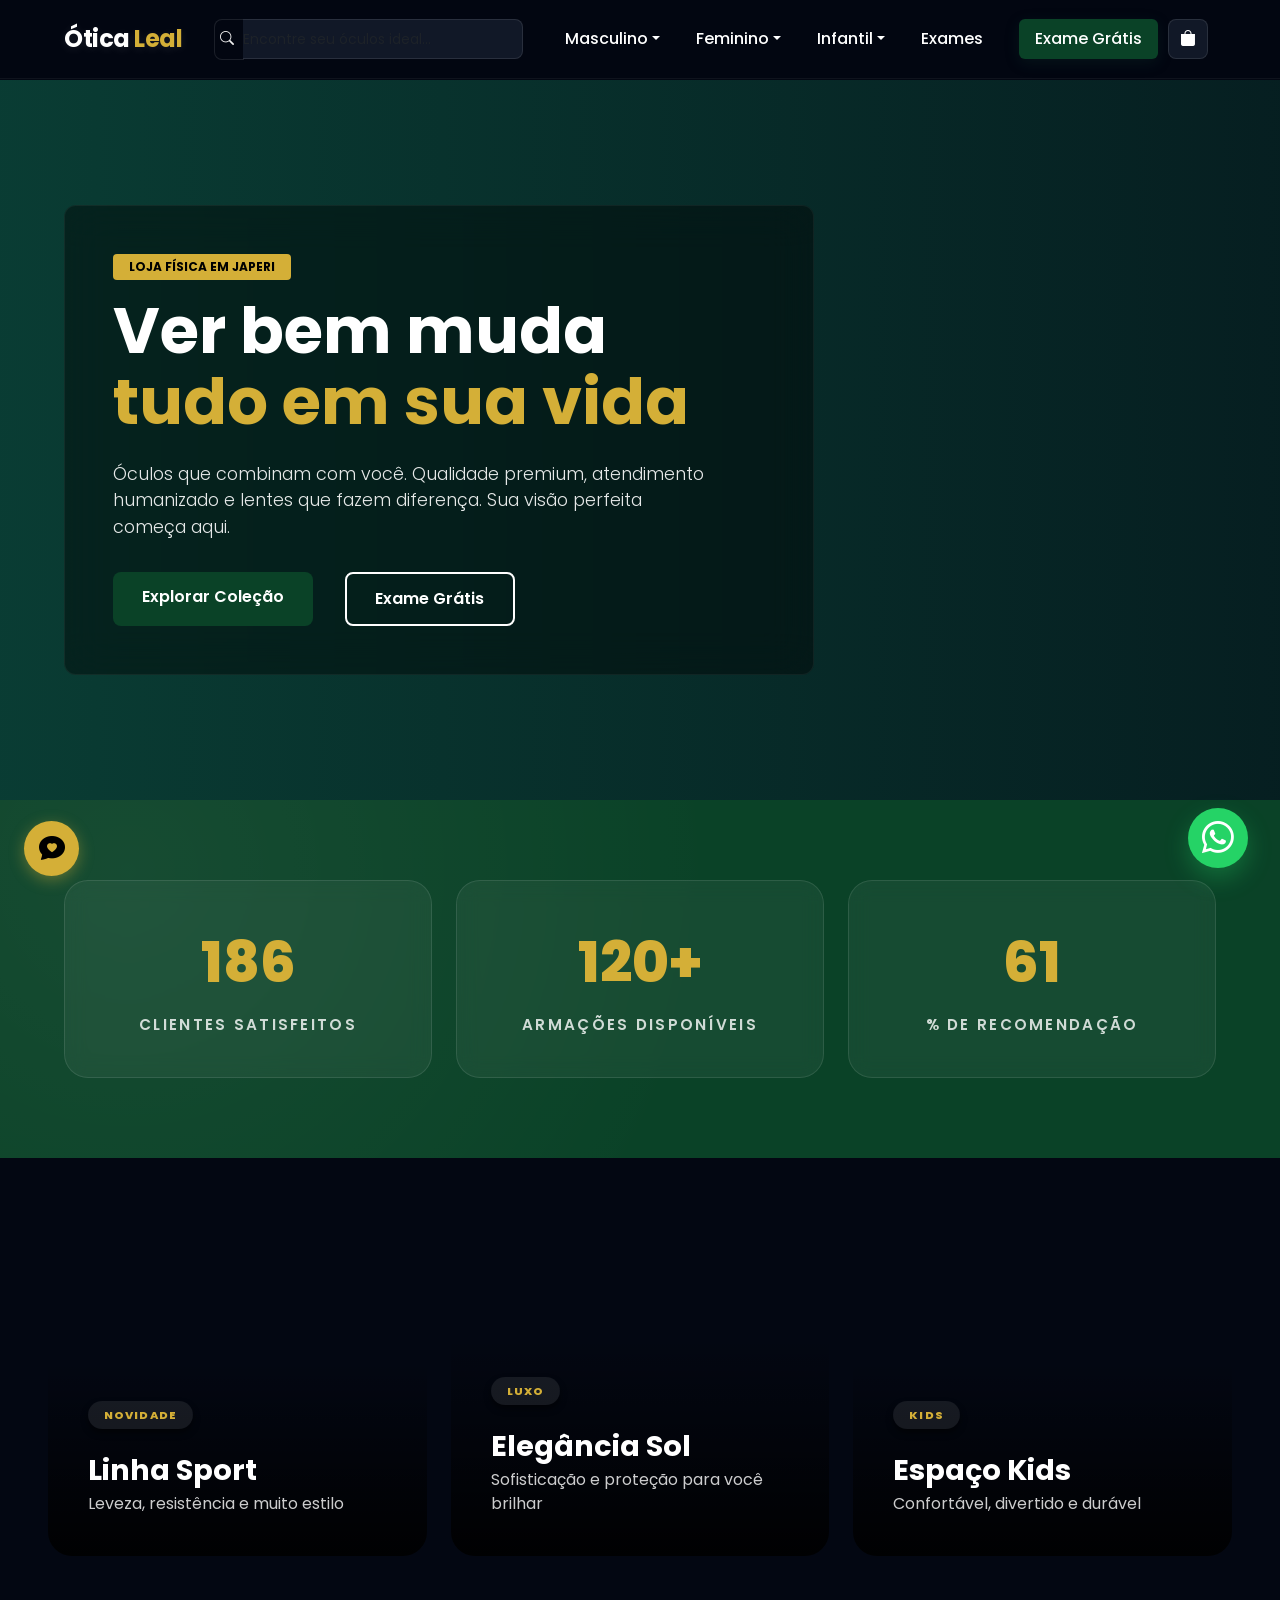
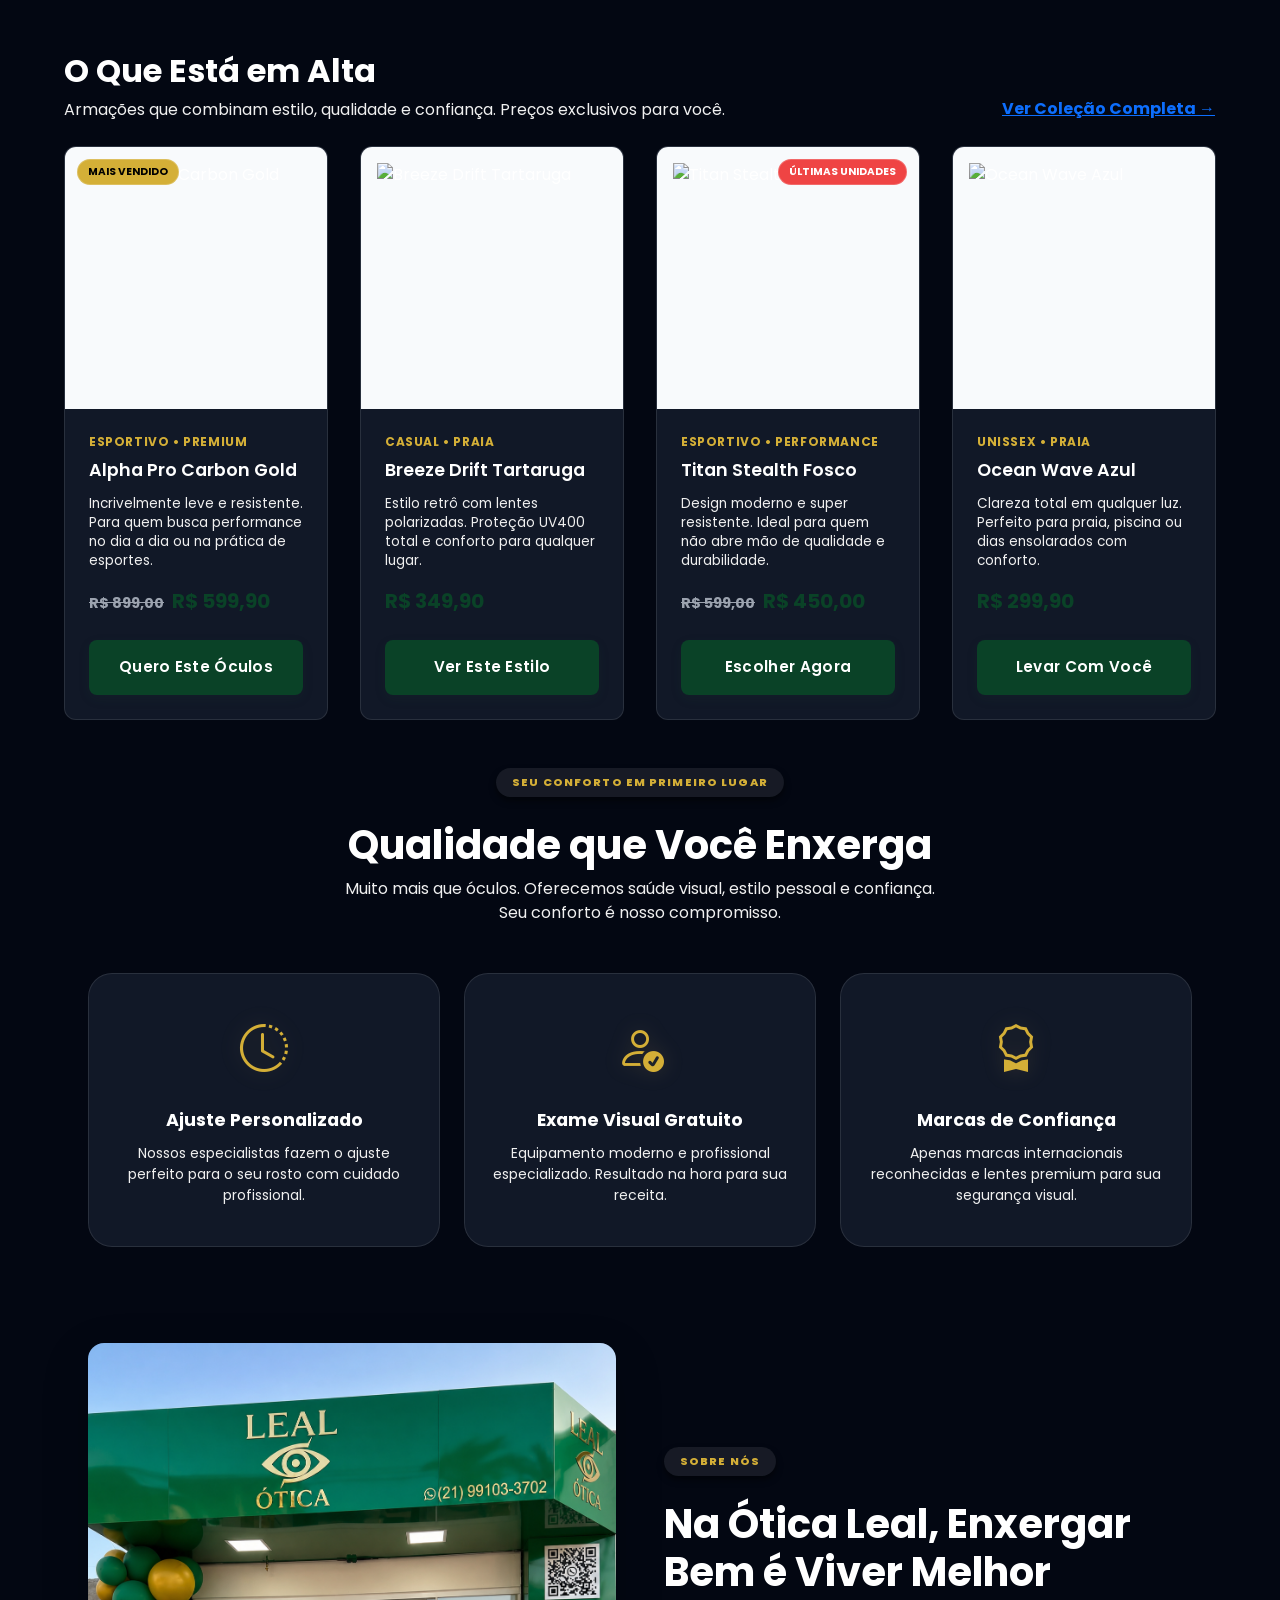
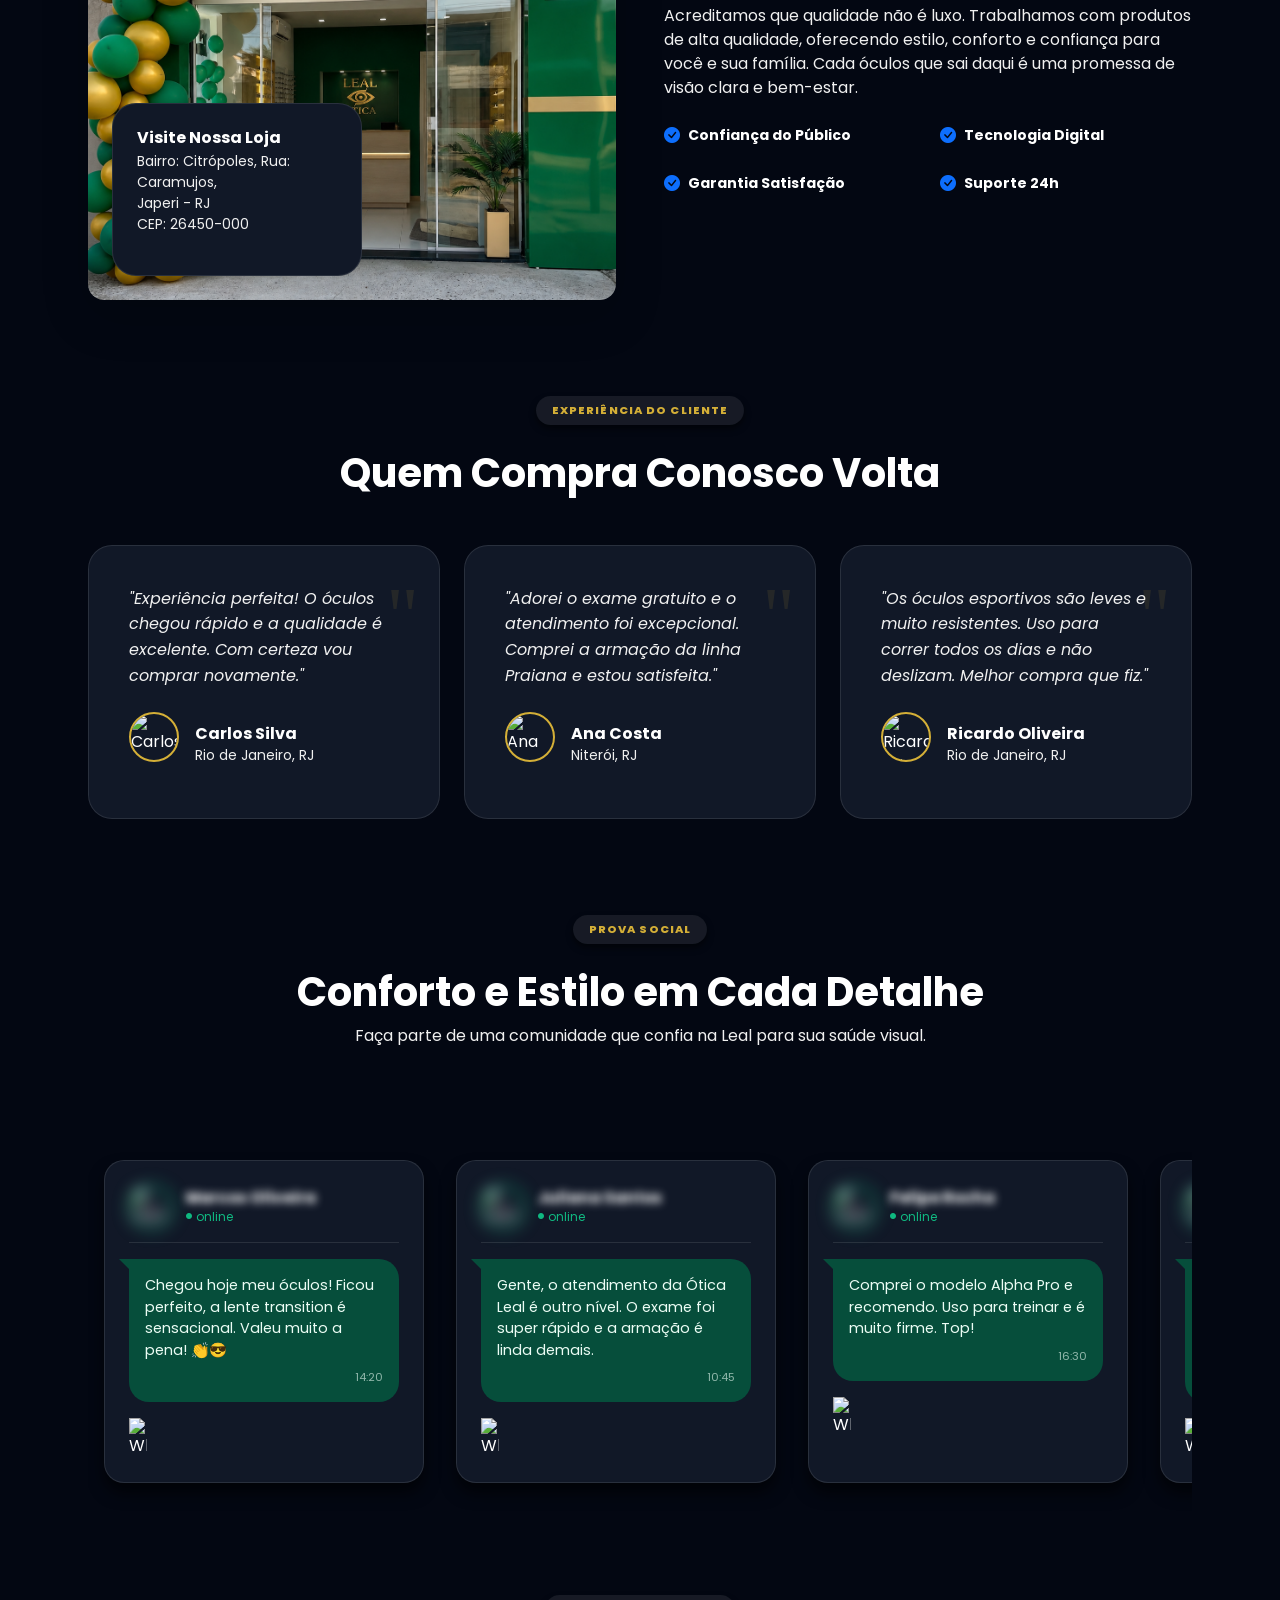
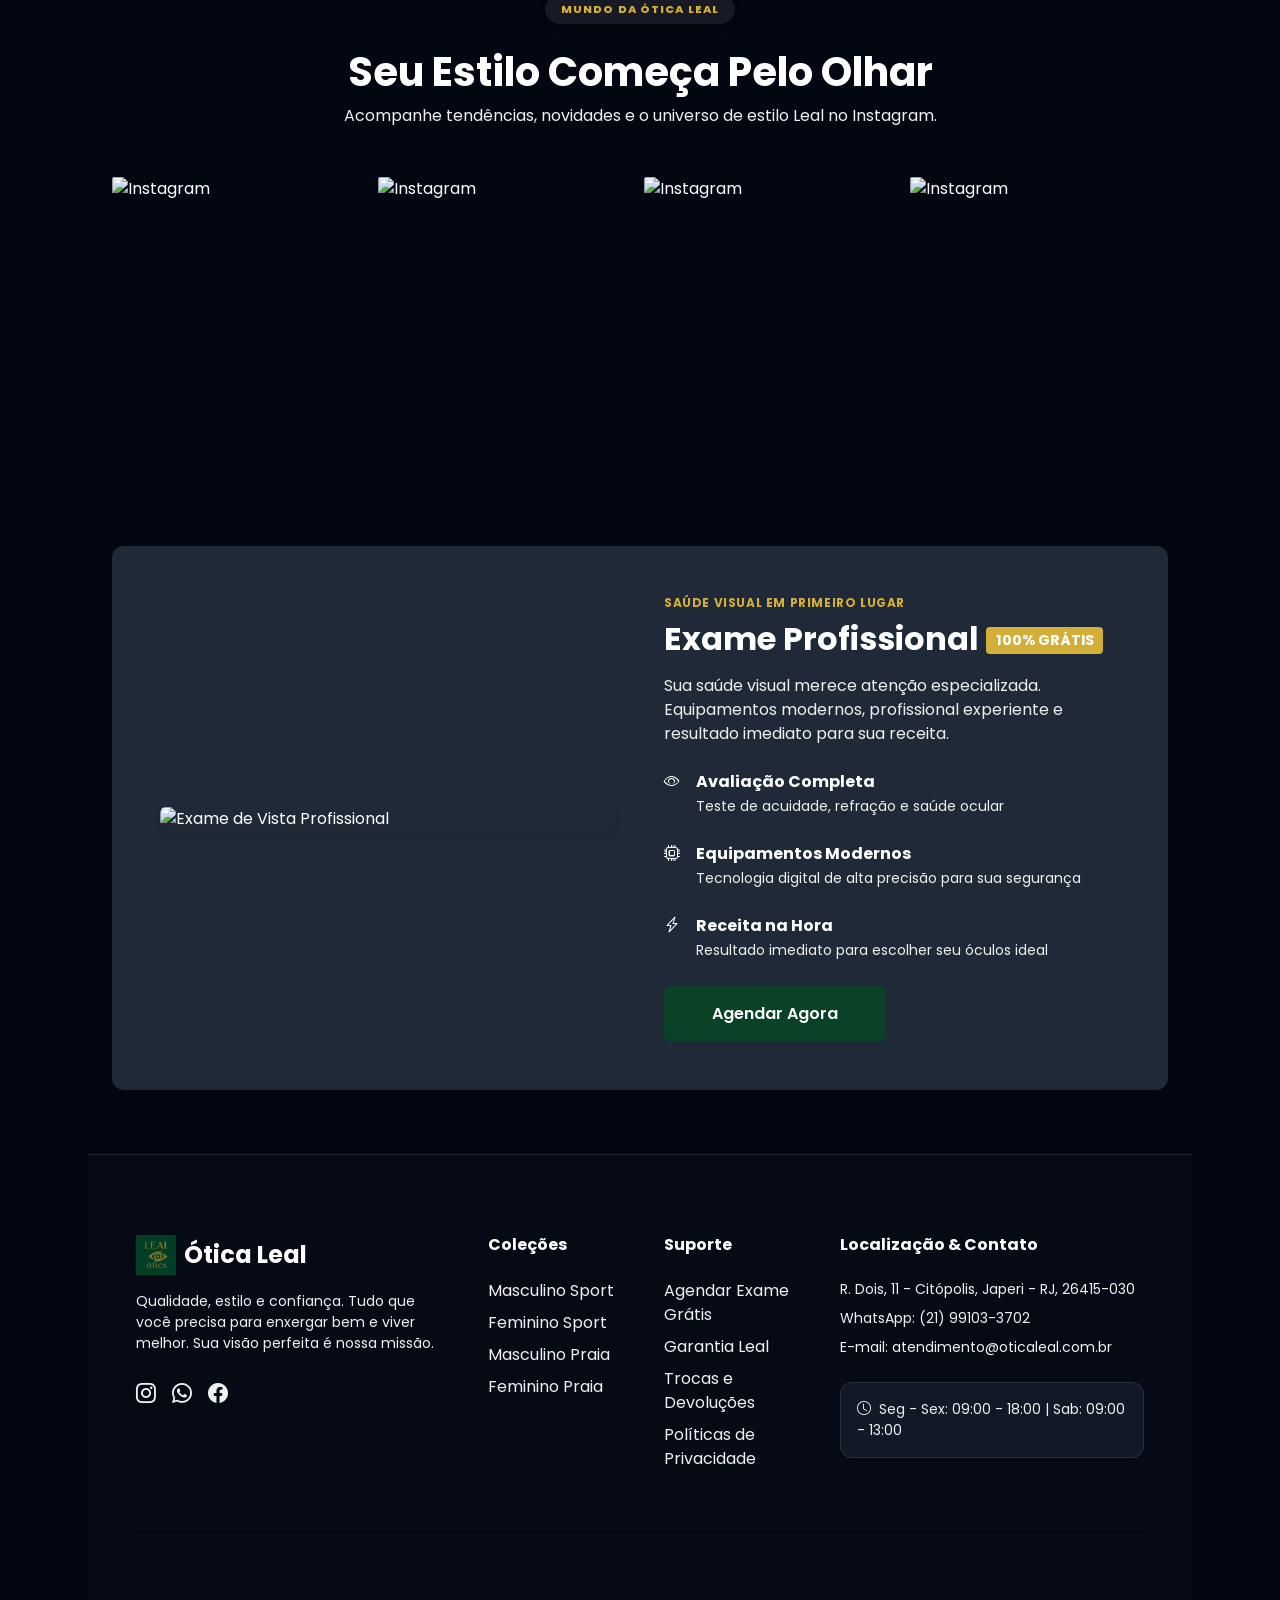
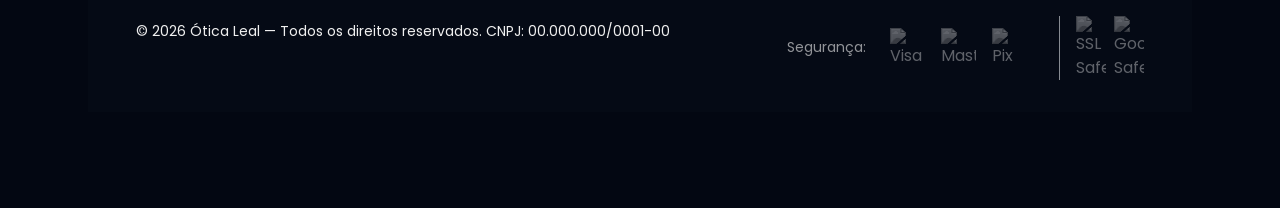
==== index.html @ 36729e03 "Up site" ====
<!DOCTYPE html>
<html lang="pt-BR" data-theme="dark">

<head>
    <meta charset="UTF-8">
    <meta name="viewport" content="width=device-width, initial-scale=1.0">
    <meta name="description"
        content="Ótica Leal — Sua loja de óculos no Rio de Janeiro. Armações masculinas, femininas e infantis com os melhores preços.">
    <title>Ótica Leal — Qualidade e Estilo para sua Visão</title>
    <link href="https://cdn.jsdelivr.net/npm/bootstrap@5.3.3/dist/css/bootstrap.min.css" rel="stylesheet">
    <link href="https://cdn.jsdelivr.net/npm/bootstrap-icons/font/bootstrap-icons.css" rel="stylesheet">
    <link href="https://fonts.googleapis.com/css2?family=Poppins:wght@300;400;500;600;700;800&display=swap"
        rel="stylesheet">
    <link rel="stylesheet" href="./Css/Home.css">
</head>

<body>


    <!-- PRELOADER -->
    <div id="preloader">
        <img src="./images/logo-otica-leal.png" alt="Ótica Leal" class="loader-logo">
        <div class="loader-bar"></div>
    </div>

    <nav class="navbar navbar-expand-lg fixed-top custom-navbar">
        <div class="container">
            <a class="navbar-brand fw-bold" href="index.html" style="font-size: 1.5rem; letter-spacing: -0.5px;">
                <span style="color: #fff">Ótica</span>
                <span style="color: #d4af37">Leal</span>
            </a>
            <div class="d-flex align-items-center gap-2 order-lg-last">
                <button class="btn-cart" data-bs-toggle="modal" data-bs-target="#modalCarrinho" aria-label="Carrinho">
                    <i class="bi bi-bag-fill"></i>
                    <span id="contadorCarrinho"
                        class="position-absolute top-0 start-100 translate-middle badge rounded-pill bg-danger"
                        style="font-size:.65rem">0</span>
                </button>
                <button class="navbar-toggler border-0" type="button" data-bs-toggle="collapse"
                    data-bs-target="#navContent">
                    <span class="navbar-toggler-icon"></span>
                </button>
                <br>
            </div>
            <div class="collapse navbar-collapse" id="navContent">
                <div class="search-box mx-lg-3 my-3 my-lg-0">
                    <div class="input-group input-group-sm">
                        <span style="padding: 5px; padding-bottom: 9px; padding-top: 9px; padding-right: 10px;"
                            class="input-group-text bg-transparent border-end-0"><i
                                class="bi bi-search text-muted"></i></span>
                        <input type="text" id="searchInput" class="form-control border-start-0 ps-0"
                            placeholder="Encontre seu óculos ideal..." aria-label="Buscar">
                    </div>

                </div>
                <ul class="navbar-nav mx-auto gap-1">
                    <li class="nav-item dropdown">
                        <a class="nav-link dropdown-toggle" href="#" data-bs-toggle="dropdown">Masculino</a>
                        <ul class="dropdown-menu">
                            <li><a class="dropdown-item" href="./Html/Esportivos.html">Esportivos</a></li>
                            <li><a class="dropdown-item" href="./Html/Praieros.html">Praianos</a></li>
                        </ul>
                    </li>
                    <li class="nav-item dropdown">
                        <a class="nav-link dropdown-toggle" href="#" data-bs-toggle="dropdown">Feminino</a>
                        <ul class="dropdown-menu">
                            <li><a class="dropdown-item" href="./Html/Esportivas.html">Esportivas</a></li>
                            <li><a class="dropdown-item" href="./Html/Praieras.html">Praianas</a></li>
                        </ul>
                    </li>
                    <li class="nav-item dropdown">
                        <a class="nav-link dropdown-toggle" href="#" data-bs-toggle="dropdown">Infantil</a>
                        <ul class="dropdown-menu">
                            <li><a class="dropdown-item" href="./Html/kidsEM.html">Meninos</a></li>
                            <li><a class="dropdown-item" href="./Html/kidsEF.html">Meninas</a></li>
                        </ul>
                    </li>
                    <li class="nav-item"><a class="nav-link" href="#exames">Exames</a></li>
                    <li class="nav-item"><a class="nav-link nav-cta" href="#exames">Exame Grátis</a></li>
                </ul>
            </div>
        </div>
    </nav>
    <!-- HERO -->
    <header class="hero-section">
        <div class="container">
            <div class="hero-content-box glass reveal p-4 p-md-5"
                style="max-width: 750px; border-radius: var(--radius);">
                <span class="badge-new mb-3 d-inline-block px-3 py-1"
                    style="background: var(--secondary); color: #000; font-weight: 700; font-size: 0.75rem; border-radius: 4px;">LOJA
                    FÍSICA EM JAPERI</span>
                <h1 class="fw-bold">Ver bem muda <br><span class="accent-text">tudo em sua vida</span></h1>
                <p class="lead">Óculos que combinam com você. Qualidade premium, atendimento humanizado e lentes que
                    fazem diferença. Sua visão perfeita começa aqui.</p>
                <div class="hero-actions d-flex flex-wrap gap-3">
                    <a href="#produtos" class="btn btn-hero-primary">Explorar Coleção</a>
                    <a href="#exames" class="btn btn-hero-secondary">Exame Grátis</a>
                </div>
            </div>
        </div>
    </header>

    <!-- STATS SECTION (AUTORIDADE) -->
    <section class="stats-section">
        <div class="container">
            <div class="row g-4">
                <div class="col-md-4 reveal">
                    <div class="stat-card">
                        <span class="stat-number" data-target="250">0</span>
                        <span class="stat-label">Clientes Satisfeitos</span>
                    </div>
                </div>
                <div class="col-md-4 reveal">
                    <div class="stat-card">
                        <span class="stat-number" data-target="120">0</span>
                        <span class="stat-label">Armações Disponíveis</span>
                    </div>
                </div>
                <div class="col-md-4 reveal">
                    <div class="stat-card">
                        <span class="stat-number" data-target="100">0</span>
                        <span class="stat-label">% de Recomendação</span>
                    </div>
                </div>
            </div>
        </div>
    </section>

    <!-- FEATURED COLLECTIONS -->
    <section class="container-fluid py-5 px-md-5" style="background: var(--bg-body);">
        <div class="row g-4">
            <div class="col-md-4 reveal">
                <a href="./Html/Esportivos.html" class="feature-box"
                    style="background-image: url('https://images.unsplash.com/photo-1511499767150-a48a237f0083?w=800&q=80');">
                    <div class="feature-overlay">
                        <span class="small-tag">NOVIDADE</span>
                        <h3 class="fw-bold">Linha Sport</h3>
                        <p>Leveza, resistência e muito estilo</p>
                    </div>
                </a>
            </div>
            <div class="col-md-4 reveal">
                <a href="./Html/Praieras.html" class="feature-box"
                    style="background-image: url('https://tse4.mm.bing.net/th/id/OIP.QWlL3dZ1kQWaUc0neAYwQQHaE7?rs=1&pid=ImgDetMain&o=7&rm=3');">
                    <div class="feature-overlay">
                        <span class="small-tag">LUXO</span>
                        <h3 class="fw-bold">Elegância Sol</h3>
                        <p>Sofisticação e proteção para você brilhar</p>
                    </div>
                </a>
            </div>
            <div class="col-md-4 reveal">
                <a href="./Html/kidsEF.html" class="feature-box"
                    style="background-image: url('https://images.unsplash.com/photo-1516627145497-ae6968895b74?w=800&q=80');">
                    <div class="feature-overlay">
                        <span class="small-tag">KIDS</span>
                        <h3 class="fw-bold">Espaço Kids</h3>
                        <p>Confortável, divertido e durável</p>
                    </div>
                </a>
            </div>
        </div>
    </section>

    <!-- DESTAQUES / LANÇAMENTOS -->
    <section id="lancamentos" class="container py-5">
        <div class="section-header d-flex justify-content-between align-items-end mb-4 reveal">
            <div>
                <h2 class="fw-bold">O Que Está em Alta</h2>
                <p class="text-muted mb-0">Armações que combinam estilo, qualidade e confiança. Preços exclusivos para
                    você.</p>
            </div>
            <a href="./Html/Esportivos.html" class="btn btn-link text-primary fw-bold p-0">Ver Coleção Completa →</a>
        </div>

        <div class="product-grid reveal-stagger">
            <!-- PRODUTO 1 -->
            <div class="product-card" id="alpha-pro-carbon-gold">
                <div class="badge-popular">Mais Vendido</div>
                <div class="product-img-box"><img
                        src="https://images.unsplash.com/photo-1572635196237-14b3f281503f?w=800&q=80"
                        alt="Alpha Pro Carbon Gold"></div>
                <div class="product-body">
                    <span class="product-category">Esportivo • Premium</span>
                    <h3 class="product-name">Alpha Pro Carbon Gold</h3>
                    <p class="product-short-desc">Incrivelmente leve e resistente. Para quem busca performance no dia a
                        dia ou na prática de esportes.</p>
                    <div class="product-price"><span class="old-price">R$ 899,00</span>R$ 599,90</div>
                    <button class="btn btn-buy btn-premium-glow"
                        onclick="adicionarCarrinho('Alpha Pro Carbon Gold', 599.90)">Quero Este Óculos</button>
                </div>
            </div>

            <!-- PRODUTO 2 -->
            <div class="product-card" id="breeze-drift-tartaruga">
                <div class="product-img-box"><img
                        src="https://images.unsplash.com/photo-1591076482161-42ce6da69f67?w=800&q=80"
                        alt="Breeze Drift Tartaruga"></div>
                <div class="product-body">
                    <span class="product-category">Casual • Praia</span>
                    <h3 class="product-name">Breeze Drift Tartaruga</h3>
                    <p class="product-short-desc">Estilo retrô com lentes polarizadas. Proteção UV400 total e conforto
                        para qualquer lugar.</p>
                    <div class="product-price">R$ 349,90</div>
                    <button class="btn btn-buy" onclick="adicionarCarrinho('Breeze Drift Tartaruga', 349.90)">Ver Este
                        Estilo</button>
                </div>
            </div>

            <!-- PRODUTO 3 -->
            <div class="product-card" id="titan-stealth-fosco">
                <div class="badge-scarcity">Últimas Unidades</div>
                <div class="product-img-box"><img
                        src="https://images.unsplash.com/photo-1577803645773-f96470509666?w=800&q=80"
                        alt="Titan Stealth Fosco"></div>
                <div class="product-body">
                    <span class="product-category">Esportivo • Performance</span>
                    <h3 class="product-name">Titan Stealth Fosco</h3>
                    <p class="product-short-desc">Design moderno e super resistente. Ideal para quem não abre mão de
                        qualidade e durabilidade.</p>
                    <div class="product-price"><span class="old-price">R$ 599,00</span>R$ 450,00</div>
                    <button class="btn btn-buy btn-premium-glow"
                        onclick="adicionarCarrinho('Titan Stealth Fosco', 450.00)">Escolher Agora</button>
                </div>
            </div>

            <!-- PRODUTO 4 -->
            <div class="product-card" id="ocean-wave-azul">
                <div class="product-img-box"><img
                        src="https://images.unsplash.com/photo-1511499767150-a48a237f0083?w=800&q=80"
                        alt="Ocean Wave Azul"></div>
                <div class="product-body">
                    <span class="product-category">Unissex • Praia</span>
                    <h3 class="product-name">Ocean Wave Azul</h3>
                    <p class="product-short-desc">Clareza total em qualquer luz. Perfeito para praia, piscina ou dias
                        ensolarados com conforto.</p>
                    <div class="product-price">R$ 299,90</div>
                    <button class="btn btn-buy" onclick="adicionarCarrinho('Ocean Wave Azul', 299.90)">Levar Com
                        Você</button>
                </div>
            </div>
        </div>
        <!-- POR QUE ESCOLHER A ÓTICA LEAL (AUTORIDADE) -->
        <section class="container py-5">
            <div class="text-center mb-5 reveal">
                <span class="small-tag">Seu Conforto em Primeiro Lugar</span>
                <h2 class="fw-bold fs-1">Qualidade que Você Enxerga</h2>
                <p class="text-secondary mx-auto" style="max-width: 600px;">Muito mais que óculos. Oferecemos saúde
                    visual, estilo pessoal e confiança. Seu conforto é nosso compromisso.</p>
            </div>
            <div class="row g-4 text-center">
                <div class="col-md-4 reveal">
                    <div class="trust-icon-box glass-card h-100">
                        <i class="bi bi-clock-history"></i>
                        <h5 class="fw-bold">Ajuste Personalizado</h5>
                        <p class="small text-secondary mb-0">Nossos especialistas fazem o ajuste perfeito para o seu
                            rosto com cuidado profissional.</p>
                    </div>
                </div>
                <div class="col-md-4 reveal">
                    <div class="trust-icon-box glass-card h-100">
                        <i class="bi bi-person-check"></i>
                        <h5 class="fw-bold">Exame Visual Gratuito</h5>
                        <p class="small text-secondary mb-0">Equipamento moderno e profissional especializado. Resultado
                            na hora para sua receita.</p>
                    </div>
                </div>
                <div class="col-md-4 reveal">
                    <div class="trust-icon-box glass-card h-100">
                        <i class="bi bi-award"></i>
                        <h5 class="fw-bold">Marcas de Confiança</h5>
                        <p class="small text-secondary mb-0">Apenas marcas internacionais reconhecidas e lentes premium
                            para sua segurança visual.</p>
                    </div>
                </div>
            </div>
        </section>

        <!-- SOBRE A LOJA & COMPROMISSO (AUTORIDADE) -->
        <section class="container py-5" id="sobre">
            <div class="row align-items-center g-5">
                <div class="col-lg-6 reveal">
                    <div class="position-relative">
                        <img src="./images/ChatGPT Image 4 de mai. de 2026, 17_01_38.png"
                            class="img-fluid rounded-4 shadow-lg" alt="Nossa Loja">
                        <div class="glass-card p-4 position-absolute bottom-0 start-0 m-4 reveal"
                            style="max-width: 250px;">
                            <h6 class="fw-bold mb-1 text-primary">Visite Nossa Loja</h6>
                            <p class="small mb-0 text-secondary">
                                Bairro: Citrópoles, Rua: Caramujos,<br>
                                Japeri - RJ<br>
                                CEP: 26450-000
                            </p>
                            </p>
                        </div>
                    </div>
                </div>
                <div class="col-lg-6 reveal">
                    <span class="small-tag">Sobre Nós</span>
                    <h2 class="fw-bold fs-1">Na Ótica Leal, Enxergar Bem é Viver Melhor</h2>
                    <p class="text-secondary mb-4">Acreditamos que qualidade não é luxo. Trabalhamos com produtos de
                        alta qualidade, oferecendo estilo, conforto e confiança para você e sua família. Cada óculos que
                        sai daqui é uma promessa de visão clara e bem-estar.</p>
                    <div class="row g-4">
                        <div class="col-6">
                            <div class="d-flex align-items-center gap-2">
                                <i class="bi bi-check-circle-fill text-primary"></i>
                                <span class="small fw-bold">Confiança do Público</span>
                            </div>
                        </div>
                        <div class="col-6">
                            <div class="d-flex align-items-center gap-2">
                                <i class="bi bi-check-circle-fill text-primary"></i>
                                <span class="small fw-bold">Tecnologia Digital</span>
                            </div>
                        </div>
                        <div class="col-6">
                            <div class="d-flex align-items-center gap-2">
                                <i class="bi bi-check-circle-fill text-primary"></i>
                                <span class="small fw-bold">Garantia Satisfação</span>
                            </div>
                        </div>
                        <div class="col-6">
                            <div class="d-flex align-items-center gap-2">
                                <i class="bi bi-check-circle-fill text-primary"></i>
                                <span class="small fw-bold">Suporte 24h</span>
                            </div>
                        </div>
                    </div>
                </div>
            </div>
        </section>

        <!-- DEPOIMENTOS (SOCIAL PROOF) -->
        <section class="container py-5">
            <div class="text-center mb-5 reveal">
                <span class="small-tag">Experiência do Cliente</span>
                <h2 class="fw-bold fs-1">Quem Compra Conosco Volta</h2>
            </div>
            <div class="row g-4">
                <div class="col-md-4 reveal">
                    <div class="testimonial-card glass-card">
                        <div class="product-rating">
                            <i class="bi bi-star-fill"></i><i class="bi bi-star-fill"></i><i
                                class="bi bi-star-fill"></i><i class="bi bi-star-fill"></i><i
                                class="bi bi-star-fill"></i>
                        </div>
                        <p class="text-secondary italic mb-4">"Experiência perfeita! O óculos chegou rápido e a
                            qualidade é excelente. Com certeza vou comprar novamente."</p>
                        <div class="d-flex align-items-center gap-3">
                            <img src="https://images.unsplash.com/photo-1507003211169-0a1dd7228f2d?w=150&q=80"
                                alt="Carlos Silva" style="width:50px; height:50px; border-radius:50%;">
                            <div>
                                <h6 class="fw-bold mb-0">Carlos Silva</h6>
                                <small class="text-muted">Rio de Janeiro, RJ</small>
                            </div>
                        </div>
                    </div>
                </div>
                <div class="col-md-4 reveal">
                    <div class="testimonial-card glass-card">
                        <div class="product-rating">
                            <i class="bi bi-star-fill"></i><i class="bi bi-star-fill"></i><i
                                class="bi bi-star-fill"></i><i class="bi bi-star-fill"></i><i
                                class="bi bi-star-fill"></i>
                        </div>
                        <p class="text-secondary italic mb-4">"Adorei o exame gratuito e o atendimento foi excepcional.
                            Comprei a armação da linha Praiana e estou satisfeita."</p>
                        <div class="d-flex align-items-center gap-3">
                            <img src="https://images.unsplash.com/photo-1494790108377-be9c29b29330?w=150&q=80"
                                alt="Ana Costa" style="width:50px; height:50px; border-radius:50%;">
                            <div>
                                <h6 class="fw-bold mb-0">Ana Costa</h6>
                                <small class="text-muted">Niterói, RJ</small>
                            </div>
                        </div>
                    </div>
                </div>
                <div class="col-md-4 reveal">
                    <div class="testimonial-card glass-card">
                        <div class="product-rating">
                            <i class="bi bi-star-fill"></i><i class="bi bi-star-fill"></i><i
                                class="bi bi-star-fill"></i><i class="bi bi-star-fill"></i><i
                                class="bi bi-star-fill"></i>
                        </div>
                        <p class="text-secondary italic mb-4">"Os óculos esportivos são leves e muito resistentes. Uso
                            para correr todos os dias e não deslizam. Melhor compra que fiz."</p>
                        <div class="d-flex align-items-center gap-3">
                            <img src="https://images.unsplash.com/photo-1500648767791-00dcc994a43e?w=150&q=80"
                                alt="Ricardo Oliveira" style="width:50px; height:50px; border-radius:50%;">
                            <div>
                                <h6 class="fw-bold mb-0">Ricardo Oliveira</h6>
                                <small class="text-muted">Rio de Janeiro, RJ</small>
                            </div>
                        </div>
                    </div>
                </div>
            </div>
        </section>

        <!-- WHATSAPP FEEDBACK CAROUSEL (PROVA SOCIAL) -->
        <section class="container py-5">
            <div class="text-center mb-5 reveal">
                <span class="small-tag">Prova Social</span>
                <h2 class="fw-bold fs-1">Conforto e Estilo em Cada Detalhe</h2>
                <p class="text-secondary">Faça parte de uma comunidade que confia na Leal para sua saúde visual.</p>
            </div>

            <div class="feedback-carousel-container reveal">
                <div class="feedback-track">
                    <!-- Feedback 1 -->
                    <div class="whatsapp-card hover-lift">
                        <div class="whatsapp-header">
                            <img src="https://i.pravatar.cc/150?u=1" class="whatsapp-avatar" alt="User">
                            <div class="whatsapp-info">
                                <h6 class="blurred-name">Marcos Oliveira</h6>
                                <span><i class="bi bi-circle-fill" style="font-size: 6px;"></i> online</span>
                            </div>
                        </div>
                        <div class="whatsapp-bubble">
                            Chegou hoje meu óculos! Ficou perfeito, a lente transition é sensacional. Valeu muito a
                            pena! 👏😎
                            <span class="whatsapp-time">14:20</span>
                        </div>
                        <div class="whatsapp-footer">
                            <img src="https://cdn-icons-png.flaticon.com/512/733/733585.png" width="18" alt="WhatsApp">
                        </div>
                    </div>

                    <!-- Feedback 2 -->
                    <div class="whatsapp-card hover-lift">
                        <div class="whatsapp-header">
                            <img src="https://i.pravatar.cc/150?u=2" class="whatsapp-avatar" alt="User">
                            <div class="whatsapp-info">
                                <h6 class="blurred-name">Juliana Santos</h6>
                                <span><i class="bi bi-circle-fill" style="font-size: 6px;"></i> online</span>
                            </div>
                        </div>
                        <div class="whatsapp-bubble">
                            Gente, o atendimento da Ótica Leal é outro nível. O exame foi super rápido e a armação é
                            linda demais.
                            <span class="whatsapp-time">10:45</span>
                        </div>
                        <div class="whatsapp-footer">
                            <img src="https://cdn-icons-png.flaticon.com/512/733/733585.png" width="18" alt="WhatsApp">
                        </div>
                    </div>

                    <!-- Feedback 3 -->
                    <div class="whatsapp-card hover-lift">
                        <div class="whatsapp-header">
                            <img src="https://i.pravatar.cc/150?u=3" class="whatsapp-avatar" alt="User">
                            <div class="whatsapp-info">
                                <h6 class="blurred-name">Felipe Rocha</h6>
                                <span><i class="bi bi-circle-fill" style="font-size: 6px;"></i> online</span>
                            </div>
                        </div>
                        <div class="whatsapp-bubble">
                            Comprei o modelo Alpha Pro e recomendo. Uso para treinar e é muito firme. Top!
                            <span class="whatsapp-time">16:30</span>
                        </div>
                        <div class="whatsapp-footer">
                            <img src="https://cdn-icons-png.flaticon.com/512/733/733585.png" width="18" alt="WhatsApp">
                        </div>
                    </div>

                    <!-- Feedback 4 -->
                    <div class="whatsapp-card hover-lift">
                        <div class="whatsapp-header">
                            <img src="https://i.pravatar.cc/150?u=4" class="whatsapp-avatar" alt="User">
                            <div class="whatsapp-info">
                                <h6 class="blurred-name">Beatriz Lima</h6>
                                <span><i class="bi bi-circle-fill" style="font-size: 6px;"></i> online</span>
                            </div>
                        </div>
                        <div class="whatsapp-bubble">
                            Melhor ótica do Rio! Atendimento nota 10 e os preços são muito justos. Amando meu óculos
                            novo.
                            <span class="whatsapp-time">09:15</span>
                        </div>
                        <div class="whatsapp-footer">
                            <img src="https://cdn-icons-png.flaticon.com/512/733/733585.png" width="18" alt="WhatsApp">
                        </div>
                    </div>

                    <!-- Duplicating for infinite loop -->
                    <div class="whatsapp-card hover-lift">
                        <div class="whatsapp-header">
                            <img src="https://i.pravatar.cc/150?u=1" class="whatsapp-avatar" alt="User">
                            <div class="whatsapp-info">
                                <h6 class="blurred-name">Marcos Oliveira</h6>
                                <span><i class="bi bi-circle-fill" style="font-size: 6px;"></i> online</span>
                            </div>
                        </div>
                        <div class="whatsapp-bubble">
                            Chegou hoje meu óculos! Ficou perfeito, a lente transition é sensacional. Valeu muito a
                            pena! 👏😎
                            <span class="whatsapp-time">14:20</span>
                        </div>
                        <div class="whatsapp-footer">
                            <img src="https://cdn-icons-png.flaticon.com/512/733/733585.png" width="18" alt="WhatsApp">
                        </div>
                    </div>
                    <div class="whatsapp-card hover-lift">
                        <div class="whatsapp-header">
                            <img src="https://i.pravatar.cc/150?u=2" class="whatsapp-avatar" alt="User">
                            <div class="whatsapp-info">
                                <h6 class="blurred-name">Juliana Santos</h6>
                                <span><i class="bi bi-circle-fill" style="font-size: 6px;"></i> online</span>
                            </div>
                        </div>
                        <div class="whatsapp-bubble">
                            Gente, o atendimento da Ótica Leal é outro nível. O exame foi super rápido e a armação é
                            linda demais.
                            <span class="whatsapp-time">10:45</span>
                        </div>
                        <div class="whatsapp-footer">
                            <img src="https://cdn-icons-png.flaticon.com/512/733/733585.png" width="18" alt="WhatsApp">
                        </div>
                    </div>
                </div>
            </div>

            <!-- INSTAGRAM FEED (INSPIRAÇÃO) -->
            <section class="container py-5">
                <div class="text-center mb-5 reveal">
                    <span class="small-tag">Mundo da Ótica Leal</span>
                    <h2 class="fw-bold fs-1">Seu Estilo Começa Pelo Olhar</h2>
                    <p class="text-secondary mx-auto" style="max-width: 600px;">Acompanhe tendências, novidades e o
                        universo de estilo Leal no Instagram.</p>
                </div>
                <div class="row g-2 reveal-stagger">
                    <div class="col-md-3 col-6">
                        <div class="insta-item">
                            <img src="https://images.unsplash.com/photo-1511499767150-a48a237f0083?w=800&q=80"
                                class="img-fluid" alt="Instagram">
                            <div class="insta-overlay"><i class="bi bi-instagram"></i></div>
                        </div>
                    </div>
                    <div class="col-md-3 col-6">
                        <div class="insta-item">
                            <img src="https://images.unsplash.com/photo-1572635196237-14b3f281503f?w=800&q=80"
                                class="img-fluid" alt="Instagram">
                            <div class="insta-overlay"><i class="bi bi-instagram"></i></div>
                        </div>
                    </div>
                    <div class="col-md-3 col-6">
                        <div class="insta-item">
                            <img src="https://images.unsplash.com/photo-1577803645773-f96470509666?w=800&q=80"
                                class="img-fluid" alt="Instagram">
                            <div class="insta-overlay"><i class="bi bi-instagram"></i></div>
                        </div>
                    </div>
                    <div class="col-md-3 col-6">
                        <div class="insta-item">
                            <img src="https://images.unsplash.com/photo-1591076482161-42ce6da69f67?w=800&q=80"
                                class="img-fluid" alt="Instagram">
                            <div class="insta-overlay"><i class="bi bi-instagram"></i></div>
                        </div>
                    </div>
                </div>
            </section>

            <!-- SEÇÃO EXAMES -->
            <section id="exames" class="container mt-5">
                <div class="exames-section p-4 p-lg-5 reveal">
                    <div class="row align-items-center g-5">
                        <div class="col-lg-6">
                            <div class="exame-img-container rounded-3 overflow-hidden shadow-sm">
                                <img src="https://images.unsplash.com/photo-1579684385127-1ef15d508118?w=800&q=80"
                                    alt="Exame de Vista Profissional" class="img-fluid">
                            </div>
                        </div>
                        <div class="col-lg-6">
                            <span class="product-category mb-2 d-block">Saúde Visual em Primeiro Lugar</span>
                            <h2 class="fw-bold mb-3">Exame Profissional <span class="badge-free">100% GRÁTIS</span></h2>
                            <p class="text-secondary mb-4">Sua saúde visual merece atenção especializada. Equipamentos
                                modernos, profissional experiente e resultado imediato para sua receita.</p>

                            <div class="benefits-list mb-4">
                                <div class="benefit-item">
                                    <div class="benefit-icon"><i class="bi bi-eye"></i></div>
                                    <div>
                                        <strong class="d-block">Avaliação Completa</strong>
                                        <small class="text-muted">Teste de acuidade, refração e saúde ocular</small>
                                    </div>
                                </div>
                                <div class="benefit-item">
                                    <div class="benefit-icon"><i class="bi bi-cpu"></i></div>
                                    <div>
                                        <strong class="d-block">Equipamentos Modernos</strong>
                                        <small class="text-muted">Tecnologia digital de alta precisão para sua
                                            segurança</small>
                                    </div>
                                </div>
                                <div class="benefit-item">
                                    <div class="benefit-icon"><i class="bi bi-lightning-charge"></i></div>
                                    <div>
                                        <strong class="d-block">Receita na Hora</strong>
                                        <small class="text-muted">Resultado imediato para escolher seu óculos
                                            ideal</small>
                                    </div>
                                </div>
                            </div>

                            <button class="btn btn-hero-primary px-5 py-3" data-bs-toggle="modal"
                                data-bs-target="#modalAgendamento">Agendar Agora</button>
                        </div>
                    </div>
                </div>
            </section>

            <!-- FOOTER -->
            <footer class="site-footer">
                <div class="container-fluid px-5">
                    <div class="row g-5">
                        <div class="col-lg-4">
                            <div class="footer-brand d-flex align-items-center gap-2 mb-3">
                                <img src="./images/logo-otica-leal.png" width="40" alt="Logo">
                                <h4 class="fw-bold mb-0">Ótica Leal</h4>
                            </div>
                            <p class="small text-secondary" style="max-width: 300px;">Qualidade, estilo e confiança.
                                Tudo que você precisa para enxergar bem e viver melhor. Sua visão perfeita é nossa
                                missão.</p>
                            <div class="d-flex gap-3 mt-4">
                                <a href="#" class="fs-5 text-secondary"><i class="bi bi-instagram"></i></a>
                                <a href="https://wa.me/5521991033702" class="fs-5 text-secondary"><i
                                        class="bi bi-whatsapp"></i></a>
                                <a href="#" class="fs-5 text-secondary"><i class="bi bi-facebook"></i></a>
                            </div>
                        </div>
                        <div class="col-lg-2 col-6">
                            <h6 class="fw-bold mb-4">Coleções</h6>
                            <ul class="list-unstyled d-flex flex-column gap-2">
                                <li><a href="./Html/Esportivos.html">Masculino Sport</a></li>
                                <li><a href="./Html/Esportivas.html">Feminino Sport</a></li>
                                <li><a href="./Html/Praieros.html">Masculino Praia</a></li>
                                <li><a href="./Html/Praieras.html">Feminino Praia</a></li>
                            </ul>
                        </div>
                        <div class="col-lg-2 col-6">
                            <h6 class="fw-bold mb-4">Suporte</h6>
                            <ul class="list-unstyled d-flex flex-column gap-2">
                                <li><a href="#exames">Agendar Exame Grátis</a></li>
                                <li><a href="#">Garantia Leal</a></li>
                                <li><a href="#">Trocas e Devoluções</a></li>
                                <li><a href="#">Políticas de Privacidade</a></li>
                            </ul>
                        </div>
                        <div class="col-lg-4">
                            <h6 class="fw-bold mb-4">Localização & Contato</h6>
                            <p class="small mb-2 text-secondary">R. Dois, 11 - Citópolis, Japeri - RJ, 26415-030</p>
                            <p class="small mb-2 text-secondary">WhatsApp: (21) 99103-3702</p>
                            <p class="small text-secondary">E-mail: atendimento@oticaleal.com.br</p>
                            <div class="mt-4 p-3 glass-card" style="border-radius: 12px;">
                                <p class="small mb-0 text-muted"><i class="bi bi-clock me-2"></i>Seg - Sex: 09:00 -
                                    18:00 | Sab: 09:00 - 13:00</p>
                            </div>
                        </div>
                    </div>
                    <hr class="my-5" style="border-color:rgba(255,255,255,0.08)">
                    <div class="d-flex flex-wrap justify-content-between align-items-center gap-3">
                        <p class="small mb-0 text-muted">© 2026 Ótica Leal — Todos os direitos reservados. CNPJ:
                            00.000.000/0001-00</p>
                        <div class="d-flex gap-3 align-items-center security-seals">
                            <span class="small text-muted me-2">Segurança:</span>
                            <img src="https://cdn-icons-png.flaticon.com/512/196/196057.png" width="35" alt="Visa">
                            <img src="https://cdn-icons-png.flaticon.com/512/196/196082.png" width="35"
                                alt="Mastercard">
                            <img src="https://cdn-icons-png.flaticon.com/512/196/196051.png" width="35" alt="Pix">
                            <div class="ms-3 border-start ps-3 d-flex gap-2">
                                <img src="https://cdn-icons-png.flaticon.com/512/4766/4766930.png" width="30"
                                    alt="SSL Safe" title="Site Seguro SSL">
                                <img src="https://cdn-icons-png.flaticon.com/512/2092/2092663.png" width="30"
                                    alt="Google Safe" title="Navegação Segura">
                            </div>
                        </div>
                    </div>
                </div>
            </footer>

            <!-- MODAL CARRINHO (Finalizar Pedido) -->
            <div class="modal fade" id="modalCarrinho">
                <div class="modal-dialog modal-dialog-centered modal-lg">
                    <div class="modal-content">
                        <div class="modal-header">
                            <h5 class="modal-title fw-bold">Seu Carrinho de Óculos</h5>
                            <button type="button" class="btn-close" data-bs-dismiss="modal"></button>
                        </div>
                        <div class="modal-body">
                            <div id="listaCarrinho" class="mb-4"></div>
                            <div id="carrinhoVazio" class="text-center py-5" style="color:var(--text-muted)">Seu
                                carrinho está vazio</div>

                            <div id="checkoutForm" style="display: none;">
                                <hr class="my-4">
                                <h6 class="fw-bold mb-3 text-primary-leal">Complete os Dados para Finalizar</h6>
                                <div class="row g-3">
                                    <div class="col-md-6">
                                        <label class="form-label small fw-bold">Seu Nome</label>
                                        <input type="text" class="form-control" id="nomePedido"
                                            placeholder="Nome Completo">
                                    </div>
                                    <div class="col-md-6">
                                        <label class="form-label small fw-bold">Telefone/WhatsApp</label>
                                        <input type="text" class="form-control" id="telPedido"
                                            placeholder="(21) 99999-9999">
                                    </div>
                                    <div class="col-md-6">
                                        <label class="form-label small fw-bold">Forma de Pagamento</label>
                                        <select class="form-select" id="pagamentoPedido">
                                            <option value="Cartão de Crédito">Cartão de Crédito</option>
                                            <option value="Pix">Pix</option>
                                            <option value="Dinheiro">Dinheiro (na loja)</option>
                                        </select>
                                    </div>
                                </div>
                            </div>

                            <div class="pt-3 text-end" style="border-top:1px solid var(--border)">
                                <h4 class="fw-bold">Total: <span id="totalCarrinho" style="color:var(--primary)">R$
                                        0,00</span></h4>
                            </div>
                        </div>
                        <div class="modal-footer">
                            <button class="btn btn-outline-secondary" data-bs-dismiss="modal">Continuar
                                Navegando</button>
                            <button class="btn btn-primary px-5" id="finalizarCarrinho">Finalizar Compra</button>
                        </div>
                    </div>
                </div>
            </div>

            <!-- MODAL AGENDAMENTO -->
            <div class="modal fade" id="modalAgendamento">
                <div class="modal-dialog modal-dialog-centered">
                    <div class="modal-content">
                        <div class="modal-header">
                            <h5 class="modal-title fw-bold">Agendar Exame de Visão Profissional</h5>
                            <button type="button" class="btn-close" data-bs-dismiss="modal"></button>
                        </div>
                        <div class="modal-body">
                            <div class="row g-3">
                                <div class="col-12">
                                    <label class="form-label small fw-bold">Nome Completo</label>
                                    <input class="form-control" id="nomeAg" placeholder="Ex: Arthur Duarte">
                                </div>
                                <div class="col-md-8">
                                    <label class="form-label small fw-bold">Telefone/WhatsApp</label>
                                    <input class="form-control" id="telAg" placeholder="(21) 99999-9999">
                                </div>
                                <div class="col-md-4">
                                    <label class="form-label small fw-bold">Idade</label>
                                    <input type="number" class="form-control" id="idadeAg" placeholder="Ex: 25">
                                </div>
                                <div class="col-12">
                                    <label class="form-label small fw-bold">Você sente alguma dificuldade
                                        visual?</label>
                                    <textarea class="form-control" id="dorAg" rows="2"
                                        placeholder="Ex: Dor de cabeça, visão embaçada, dificuldade noturna..."></textarea>
                                </div>
                                <div class="col-md-6">
                                    <label class="form-label small fw-bold">Já usou óculos antes?</label>
                                    <select class="form-select" id="jaUsouAg">
                                        <option value="Sim">Sim, já usei</option>
                                        <option value="Não">Não, nunca usei</option>
                                    </select>
                                </div>
                                <div class="col-md-6">
                                    <label class="form-label small fw-bold">Preferência de Horário</label>
                                    <select class="form-select" id="horaAg">
                                        <option>Manhã (9h - 12h)</option>
                                        <option>Tarde (13h - 18h)</option>
                                    </select>
                                </div>
                            </div>
                        </div>
                        <div class="modal-footer">
                            <button class="btn btn-primary w-100 py-2" id="enviarAgendamento">Confirmar Agendamento no
                                WhatsApp</button>
                        </div>
                    </div>
                </div>
            </div>

            <script src="https://cdn.jsdelivr.net/npm/bootstrap@5.3.3/dist/js/bootstrap.bundle.min.js"></script>
            <script src="./Module-JS/ProductDB.js"></script>
            <script src="./Sistema.js"></script>
            <script src="./Module-JS/Search.js"></script>

            <!-- FEEDBACK FLOATING BUTTON -->
            <button class="feedback-float" data-bs-toggle="modal" data-bs-target="#modalFeedback"
                aria-label="Enviar Feedback">
                <i class="bi bi-chat-heart-fill"></i>
                <span class="float-tooltip">Feedback</span>
            </button>

            <!-- MODAL FEEDBACK -->
            <div class="modal fade" id="modalFeedback" tabindex="-1" aria-hidden="true">
                <div class="modal-dialog modal-dialog-centered">
                    <div class="modal-content glass-card">
                        <div class="modal-header border-0">
                            <h5 class="modal-title fw-bold">Sua Opinião Importa</h5>
                            <button type="button" class="btn-close btn-close-white" data-bs-dismiss="modal"
                                aria-label="Close"></button>
                        </div>
                        <div class="modal-body p-4">
                            <p class="small text-muted mb-4">Nos ajude a melhorar sua experiência. Sua mensagem é
                                importante para nós.</p>
                            <div class="mb-3">
                                <label for="feedbackText" class="form-label small fw-bold">Mensagem</label>
                                <textarea class="form-control" id="feedbackText" rows="4"
                                    placeholder="Escreva aqui o que você achou..."></textarea>
                            </div>
                        </div>
                        <div class="modal-footer border-0">
                            <button type="button" class="btn btn-premium-glow w-100 py-2" id="enviarFeedback">Enviar
                                Feedback via WhatsApp</button>
                        </div>
                    </div>
                </div>
            </div>

            <!-- BACK TO TOP -->
            <button id="backToTop" class="btn-back-to-top" aria-label="Voltar ao topo">
                <i class="bi bi-arrow-up"></i>
            </button>

            <!-- MOBILE BOTTOM NAV -->
            <nav class="mobile-bottom-nav d-md-none">
                <a href="index.html" class="nav-item">
                    <i class="bi bi-house-door"></i>
                    <span>Início</span>
                </a>
                <a href="javascript:void(0)" class="nav-item" onclick="window.abrirBuscaMobile()">
                    <i class="bi bi-search"></i>
                    <span>Busca</span>
                </a>
                <a href="javascript:void(0)" class="nav-item position-relative" data-bs-toggle="modal"
                    data-bs-target="#modalCarrinho">
                    <i class="bi bi-bag"></i>
                    <span class="badge-dot" id="badgeMobile"></span>
                    <span>Carrinho</span>
                </a>
                <a href="https://wa.me/5521991033702" class="nav-item whatsapp-item">
                    <i class="bi bi-whatsapp"></i>
                    <span>Whats</span>
                </a>
            </nav>

            <!-- FLOATING WHATSAPP BUTTON (Hidden on very small mobile if bottom nav is active) -->
            <a href="https://wa.me/5521991033702?text=Olá,%20vim%20aqui%20perguntar:" class="whatsapp-float"
                target="_blank" aria-label="Fale conosco no WhatsApp">
                <i class="bi bi-whatsapp"></i>
                <span class="float-tooltip">Sua dúvida, nossa solução!</span>
            </a>
</body>

</html>
---- Css/Home.css ----
/* ========================================
   ÓTICA LEAL — Design System v9.0
   ======================================== */

html {
  scroll-behavior: smooth;
}

/* ---- LIGHT MODE ---- */
:root {
  /* Brand Deep Green */
  --primary: #0a4227;
  --primary-dark: #072e26;
  --primary-soft: rgba(10, 66, 55, 0.2);
  --secondary: #d4af37;
  --accent: #e5c158;
  --gradient-brand: linear-gradient(135deg, #0a4237, #1a4d3a);

  --bg: #030712;
  --bg-card: #111827;
  --bg-elevated: #1f2937;
  --bg-nav: rgba(3, 7, 18, 0.9);

  --text: #ffffff;
  --text-secondary: #f0f0f0;
  --text-muted: #9ca3af;

  --border: rgba(255, 255, 255, 0.1);
  --shadow-sm: 0 4px 6px rgba(0, 0, 0, 0.5);
  --shadow-md: 0 10px 15px rgba(0, 0, 0, 0.6);
  --shadow-lg: 0 20px 25px rgba(0, 0, 0, 0.7);
  --shadow-glow: 0 0 30px rgba(212, 175, 55, 0.15);

  --radius: 12px;
  --radius-sm: 8px;
  --radius-xs: 4px;
  --ease: cubic-bezier(0.4, 0, 0.2, 1);
}

/* ---- DARK MODE (Premium Deep Dark) ---- */
[data-theme="dark"] {
  --bg: #030712; /* Deep midnight black */
  --bg-card: #111827;
  --bg-elevated: #1f2937;
  --bg-nav: rgba(3, 7, 18, 0.9);

  --text: #ffffff;
  --text-secondary: #f0f0f0;
  --text-muted: #9ca3af;

  --border: rgba(255, 255, 255, 0.1);
  --shadow-sm: 0 4px 6px rgba(0, 0, 0, 0.5);
  --shadow-md: 0 10px 15px rgba(0, 0, 0, 0.6);
  --shadow-lg: 0 20px 25px rgba(0, 0, 0, 0.7);
  --shadow-glow: 0 0 30px rgba(212, 175, 55, 0.15);
}

/* Global Transitions */
* {
  transition:
    background-color 0.4s var(--ease),
    color 0.4s var(--ease),
    border-color 0.4s var(--ease),
    box-shadow 0.4s var(--ease);
}

/* Specific Dark Mode Adaptations */
[data-theme="dark"] .text-muted,
[data-theme="dark"] .text-secondary {
  color: var(--text-secondary) !important;
}

[data-theme="dark"] .bg-light {
  background-color: var(--bg-elevated) !important;
}

[data-theme="dark"] .card,
[data-theme="dark"] .product-card,
[data-theme="dark"] .glass-card {
  background-color: var(--bg-card);
  border-color: var(--border);
  color: var(--text);
}

[data-theme="dark"] h1,
[data-theme="dark"] h2,
[data-theme="dark"] h3,
[data-theme="dark"] h4,
[data-theme="dark"] h5,
[data-theme="dark"] h6 {
  color: var(--text) !important;
}

[data-theme="dark"] .modal-content {
  background-color: var(--bg-card);
  color: var(--text);
  border: 1px solid var(--border);
}

[data-theme="dark"] .form-control {
  background-color: rgba(255, 255, 255, 0.05);
  border-color: var(--border);
  color: var(--text);
}

[data-theme="dark"] .form-control:focus {
  background-color: rgba(255, 255, 255, 0.1);
  border-color: var(--secondary);
}

/* ---- GLASSMORPHISM UTILS ---- */
.glass {
  background: rgba(255, 255, 255, 0.05);
  backdrop-filter: blur(20px);
  -webkit-backdrop-filter: blur(12px);
  border: 1px solid rgba(255, 255, 255, 0.1);
}

[data-theme="dark"] .glass {
  background: rgba(0, 0, 0, 0.4);
  border: 1px solid rgba(255, 255, 255, 0.05);
}

.glass-dark {
  background: rgba(0, 0, 0, 0.6);
  backdrop-filter: blur(16px);
  -webkit-backdrop-filter: blur(16px);
  border: 1px solid rgba(255, 255, 255, 0.05);
}

/* ---- PREMIUM FEATURE BOXES ---- */
.feature-box {
  position: relative;
  display: block;
  height: 350px;
  border-radius: 24px;
  background-size: cover;
  background-position: center;
  overflow: hidden;
  transition: all 0.5s var(--ease);
  text-decoration: none;
}

.feature-box:hover {
  transform: translateY(-10px) scale(1.02);
  box-shadow: 0 30px 60px rgba(0, 0, 0, 0.3);
}

.feature-overlay {
  position: absolute;
  bottom: 0;
  left: 0;
  right: 0;
  padding: 2.5rem;
  background: linear-gradient(
    to top,
    rgba(0, 0, 0, 0.9) 0%,
    rgba(0, 0, 0, 0) 100%
  );
  color: #fff;
  transition: all 0.4s var(--ease);
}

.feature-box:hover .feature-overlay {
  padding-bottom: 3.5rem;
  background: linear-gradient(
    to top,
    rgba(0, 0, 0, 0.95) 20%,
    rgba(0, 0, 0, 0) 100%
  );
}

.small-tag {
  display: inline-block;
  font-size: 0.7rem;
  font-weight: 700;
  letter-spacing: 0.1em;
  text-transform: uppercase;
  color: var(--secondary);
  margin-bottom: 0.5rem;
}

.feature-box h3 {
  font-size: 1.8rem;
  margin-bottom: 0.25rem;
}

.feature-box p {
  font-size: 1rem;
  opacity: 0.8;
  margin-bottom: 0;
}

/* ---- BASE ---- */
*,
*::before,
*::after {
  box-sizing: border-box;
}

body {
  background: var(--bg);
  color: var(--text);
  font-family: "Poppins", sans-serif;
  margin: 0;
  padding-top: 80px;
  transition:
    background 0.3s ease,
    color 0.3s ease;
  -webkit-font-smoothing: antialiased;
  overflow-x: hidden;
}

.navbar-brand {
  transition: all 0.3s var(--ease);
}

.navbar-brand:hover {
  opacity: 0.8;
  transform: translateY(-1px);
}

.navbar-brand span {
  text-shadow: 0 2px 10px rgba(255, 255, 255, 0.1);
}

/* Back to Top Button */
.btn-back-to-top {
  position: fixed;
  bottom: 1.5rem;
  left: 1.5rem;
  width: 45px;
  height: 45px;
  background: var(--bg-card);
  color: var(--primary);
  border: 1px solid var(--border);
  border-radius: 50%;
  display: flex;
  align-items: center;
  justify-content: center;
  font-size: 1.2rem;
  cursor: pointer;
  z-index: 999;
  opacity: 0;
  visibility: hidden;
  transition: all 0.4s var(--ease);
  box-shadow: var(--shadow-md);
}

.btn-back-to-top.show {
  opacity: 1;
  visibility: visible;
}

.btn-back-to-top:hover {
  background: var(--primary);
  color: #fff;
  transform: translateY(-5px);
}

@media (max-width: 768px) {
  .search-box {
    max-width: 120px;
  }
  .search-box .form-control {
    font-size: 0.75rem;
  }
}

/* ================================================
   PRELOADER
   ================================================ */
#preloader {
  position: fixed;
  top: 0;
  left: 0;
  width: 100%;
  height: 100%;
  background: #0a4227; /* Brand Deep Green */
  display: flex;
  flex-direction: column;
  align-items: center;
  justify-content: center;
  z-index: 9999;
  transition:
    opacity 0.8s ease,
    visibility 0.8s ease;
}

.loader-logo {
  width: 120px;
  margin-bottom: 2rem;
  animation: pulse-logo 2s infinite ease-in-out;
  border-radius: 50%;
}

.loader-bar {
  width: 200px;
  height: 3px;
  background: rgba(255, 255, 255, 0.1);
  border-radius: 10px;
  overflow: hidden;
  position: relative;
}

.loader-bar::after {
  content: "";
  position: absolute;
  top: 0;
  left: -100%;
  width: 100%;
  height: 100%;
  background: var(--secondary); /* Brand Gold */
  animation: load-progress 1.5s infinite ease-in-out;
}

@keyframes pulse-logo {
  0%,
  100% {
    transform: scale(1);
    opacity: 0.8;
  }
  50% {
    transform: scale(1.1);
    opacity: 1;
  }
}

@keyframes load-progress {
  0% {
    left: -100%;
  }
  50% {
    left: 0%;
  }
  100% {
    left: 100%;
  }
}

#preloader.fade-out {
  opacity: 0;
  visibility: hidden;
}

body.home-page {
  background-image: none; /* Removed the distracting radial gradients for a cleaner look */
}

a {
  color: inherit;
  text-decoration: none;
  transition: color 0.2s ease;
}
a:hover {
  color: var(--primary);
}
::selection {
  background: var(--primary);
  color: #fff;
}

.container {
  max-width: 1200px;
  margin: 0 auto;
  padding: 0 1.5rem;
}

/* ================================================
   NAVBAR
   ================================================ */
/* ================================================
   NAVBAR
   ================================================ */
.custom-navbar {
  background: var(--bg-nav) !important;
  backdrop-filter: blur(12px);
  -webkit-backdrop-filter: blur(12px);
  border-bottom: 1px solid var(--border);
  padding: 1rem 0;
  transition: all 0.3s ease;
  z-index: 1000;
}

.custom-navbar.scrolled {
  padding: 0.6rem 0;
  box-shadow: var(--shadow-md);
}

.custom-navbar .navbar-brand {
  font-size: 1.4rem;
}

.custom-navbar .text-primary-leal {
  color: var(--primary);
}
.custom-navbar .text-gold-leal {
  color: var(--secondary);
}

.custom-navbar .nav-link {
  color: var(--text) !important;
  font-weight: 500;
  padding: 0.5rem 1rem !important;
  border-radius: var(--radius-sm);
  transition: all 0.2s ease;
}

.custom-navbar .nav-link:hover,
.custom-navbar .nav-link.active {
  color: var(--primary) !important;
  background: var(--primary-soft);
}

.nav-cta {
  background: var(--primary);
  color: #fff !important;
  padding: 0.5rem 1.5rem !important;
  border-radius: 6px !important;
  box-shadow: 0 4px 15px rgba(26, 77, 58, 0.2);
  margin-left: 1rem;
}

.nav-cta:hover {
  background: var(--primary-dark);
  box-shadow: 0 6px 20px rgba(26, 77, 58, 0.3);
  transform: translateY(-2px);
}

.custom-navbar .dropdown-menu {
  background: var(--bg-card);
  border: 1px solid var(--border);
  border-radius: var(--radius);
  box-shadow: var(--shadow-lg);
  padding: 0.5rem;
  margin-top: 0.5rem;
}

.custom-navbar .dropdown-item {
  color: var(--text);
  padding: 0.6rem 1rem;
  border-radius: var(--radius-sm);
  transition: all 0.2s ease;
}

.custom-navbar .dropdown-item:hover {
  background: var(--primary-soft);
  color: var(--primary);
}

.theme-toggle,
.btn-cart {
  width: 40px;
  height: 40px;
  border: 1px solid var(--border);
  border-radius: var(--radius-sm);
  background: var(--bg-card);
  color: var(--text);
  display: flex;
  align-items: center;
  justify-content: center;
  cursor: pointer;
  transition: all 0.2s ease;
}

.theme-toggle:hover,
.btn-cart:hover {
  border-color: var(--primary);
  color: var(--primary);
}

.btn-cart .badge {
  font-size: 0.6rem !important;
  padding: 0.35em 0.5em !important;
}

.search-box .form-control {
  border-radius: 0 var(--radius-sm) var(--radius-sm) 0;
  background: var(--bg-card);
  color: var(--text);
  border-color: var(--border);
  min-width: 180px;
  transition: all 0.3s ease;
}

.search-box .input-group-text {
  border-radius: var(--radius-sm) 0 0 var(--radius-sm);
  border-color: var(--border);
  color: var(--text-muted);
}

.search-box .form-control:focus {
  min-width: 240px;
  box-shadow: none;
  border-color: var(--primary);
}

/* ================================================
   HERO
   ================================================ */
.hero-section {
  position: relative;
  min-height: 80vh;
  display: flex;
  align-items: center;
  background-image:
    linear-gradient(to right, rgba(10, 66, 55, 0.9), rgba(10, 66, 55, 0.4)),
    url("https://images.unsplash.com/photo-1574258495973-f010dfbb5371?w=1800&q=80");
  background-size: cover;
  background-position: center;
  color: #fff;
  border-radius: 0;
  overflow: hidden;
}

.lifestyle-section {
  position: relative;
  padding: 10rem 0;
  background-attachment: fixed;
  background-size: cover;
  background-position: center;
  margin: 6rem 0;
  border-radius: 40px;
}

.hero-section h1 {
  font-size: clamp(2.5rem, 5vw, 4rem);
  font-weight: 800;
  line-height: 1.1;
  margin-bottom: 1.5rem;
}

.accent-text {
  color: var(--secondary);
}

.hero-section p {
  font-size: 1.1rem;
  opacity: 0.9;
  max-width: 600px;
  margin-bottom: 2rem;
}

.btn-hero-primary,
.btn-hero-secondary,
.btn-buy {
  padding: 0.8rem 1.8rem;
  font-weight: 600;
  border-radius: var(--radius-sm);
  transition: all 0.2s ease;
  text-decoration: none;
  display: inline-block;
}

.btn-hero-primary {
  background: var(--primary);
  color: #fff;
  border: none;
}
.btn-hero-primary:hover {
  background: var(--primary-dark);
  color: #fff;
  transform: translateY(-2px);
}

.btn-hero-secondary {
  background: transparent;
  color: #fff;
  border: 2px solid #fff;
  margin-left: 1rem;
}
.btn-hero-secondary:hover {
  background: #fff;
  color: var(--text);
  transform: translateY(-2px);
}

/* ================================================
   REVEAL (STAGGERED LOADING)
   ================================================ */
.reveal {
  opacity: 0;
  transform: translateY(30px);
  transition:
    opacity 1s cubic-bezier(0.22, 1, 0.36, 1),
    transform 1s cubic-bezier(0.22, 1, 0.36, 1);
}
.reveal.visible {
  opacity: 1;
  transform: translateY(0);
}

.reveal-stagger > * {
  opacity: 0;
  transform: translateY(20px);
  transition:
    opacity 0.8s cubic-bezier(0.22, 1, 0.36, 1),
    transform 0.8s cubic-bezier(0.22, 1, 0.36, 1);
}

.reveal-stagger.visible > * {
  opacity: 1;
  transform: translateY(0);
}

.reveal-stagger.visible > *:nth-child(1) {
  transition-delay: 0.1s;
}
.reveal-stagger.visible > *:nth-child(2) {
  transition-delay: 0.2s;
}
.reveal-stagger.visible > *:nth-child(3) {
  transition-delay: 0.3s;
}
.reveal-stagger.visible > *:nth-child(4) {
  transition-delay: 0.4s;
}
.reveal-stagger.visible > *:nth-child(5) {
  transition-delay: 0.5s;
}
.reveal-stagger.visible > *:nth-child(6) {
  transition-delay: 0.6s;
}

/* ================================================
   PRODUCT CARDS
   ================================================ */
.product-grid {
  display: grid;
  grid-template-columns: repeat(auto-fill, minmax(260px, 1fr));
  gap: 2rem;
}

.product-card {
  background: var(--bg-card);
  border: 1px solid var(--border);
  border-radius: var(--radius);
  overflow: hidden;
  transition: all 0.4s var(--ease);
  display: flex;
  flex-direction: column;
  position: relative;
}

.product-card::after {
  content: "";
  position: absolute;
  top: 0;
  left: 0;
  right: 0;
  bottom: 0;
  border-radius: inherit;
  box-shadow: 0 0 20px rgba(197, 160, 89, 0);
  transition: all 0.4s var(--ease);
  pointer-events: none;
  z-index: -1;
}

.product-card:hover {
  transform: translateY(-8px);
  border-color: var(--secondary);
  box-shadow: var(--shadow-lg);
}

[data-theme="dark"] .product-card:hover {
  box-shadow:
    0 10px 40px rgba(0, 0, 0, 0.8),
    0 0 20px rgba(197, 160, 89, 0.1);
}

.product-img-box {
  position: relative;
  aspect-ratio: 1/1;
  overflow: hidden;
  background: #f8fafc;
}

.product-img-box img {
  width: 100%;
  height: 100%;
  object-fit: contain;
  padding: 1rem;
  transition: transform 0.5s ease;
}

.product-card:hover .product-img-box img {
  transform: scale(1.05);
}

.product-body {
  padding: 1.5rem;
  display: flex;
  flex-direction: column;
  flex-grow: 1;
}

.product-category {
  font-size: 0.75rem;
  font-weight: 700;
  color: var(--secondary);
  text-transform: uppercase;
  letter-spacing: 0.05em;
  margin-bottom: 0.5rem;
}

.product-name {
  font-size: 1.1rem;
  font-weight: 600;
  margin-bottom: 0.75rem;
  line-height: 1.3;
}

.product-price {
  font-size: 1.25rem;
  font-weight: 700;
  color: var(--primary);
  margin-bottom: 1.5rem;
  margin-top: auto;
}

.old-price {
  font-size: 0.9rem;
  color: var(--text-muted);
  text-decoration: line-through;
  margin-right: 0.5rem;
}

.btn-buy {
  width: 100%;
  background: var(--primary);
  color: #fff;
  border: none;
  text-align: center;
  font-size: 0.95rem;
  font-weight: 600;
  letter-spacing: 0.02em;
  padding: 1rem 1.5rem;
  box-shadow: 0 4px 12px rgba(26, 77, 58, 0.1);
  transition: all 0.3s var(--ease);
}
.btn-buy:hover {
  background: var(--primary-dark);
  transform: translateY(-3px);
  box-shadow: 0 8px 25px rgba(26, 77, 58, 0.2);
  filter: brightness(1.1);
}
.btn-buy:active {
  transform: translateY(0);
}
.btn-buy.success {
  background: #10b981;
}

/* CRO Badges */
.badge-scarcity {
  position: absolute;
  top: 12px;
  right: 12px;
  background: #ef4444;
  color: #fff;
  font-size: 0.65rem;
  font-weight: 700;
  padding: 4px 10px;
  border-radius: 50px;
  z-index: 10;
  text-transform: uppercase;
  animation: pulse-red 2s infinite;
}

.badge-popular {
  position: absolute;
  top: 12px;
  left: 12px;
  background: var(--secondary);
  color: #000;
  font-size: 0.65rem;
  font-weight: 700;
  padding: 4px 10px;
  border-radius: 50px;
  z-index: 10;
  text-transform: uppercase;
}

@keyframes pulse-red {
  0% {
    box-shadow: 0 0 0 0 rgba(239, 68, 68, 0.4);
  }
  70% {
    box-shadow: 0 0 0 10px rgba(239, 68, 68, 0);
  }
  100% {
    box-shadow: 0 0 0 0 rgba(239, 68, 68, 0);
  }
}

/* Ratings - REMOVED AS PER USER REQUEST */
.product-rating {
  display: none;
}

.product-short-desc {
  font-size: 0.85rem;
  color: var(--text-secondary);
  margin-bottom: 1rem;
  display: -webkit-box;
  -webkit-line-clam: 2;
  -webkit-box-orient: vertical;
  overflow: hidden;
  line-height: 1.4;
}

/* Testimonials */
.testimonial-card {
  padding: 2rem;
  height: 100%;
}
.testimonial-card img {
  width: 60px;
  height: 60px;
  border-radius: 50%;
  object-fit: cover;
  margin-bottom: 1rem;
  border: 2px solid var(--secondary);
}

/* Trust Bar */
.trust-icon-box {
  text-align: center;
  padding: 2rem;
  transition: transform 0.3s var(--ease);
}
.trust-icon-box:hover {
  transform: translateY(-5px);
}
.trust-icon-box i {
  font-size: 2.5rem;
  color: var(--secondary);
  margin-bottom: 1rem;
}

.security-seals {
  display: flex;
  justify-content: center;
  gap: 2rem;
  opacity: 0.6;
  margin-top: 2rem;
}

/* ================================================
   PAGE HEADER (Cinematic Category Headers)
   ================================================ */
.page-header {
  position: relative;
  padding: 8rem 0 5rem;
  background-size: cover;
  background-position: center;
  background-repeat: no-repeat;
  margin-bottom: 4rem;
  overflow: hidden;
  color: #fff;
  display: flex;
  align-items: flex-end;
}

.page-header::before {
  content: "";
  position: absolute;
  top: 0;
  left: 0;
  right: 0;
  bottom: 0;
  background: linear-gradient(
    to bottom,
    rgba(0, 0, 0, 0.3),
    rgba(0, 0, 0, 0.8)
  );
  z-index: 1;
}

.page-header .container {
  position: relative;
  z-index: 2;
}

.page-header-content {
  padding: 2.5rem;
  border-radius: var(--radius);
  max-width: 800px;
}

.page-header h1 {
  font-size: clamp(2rem, 5vw, 3.5rem);
  font-weight: 800;
  margin-bottom: 1rem;
  text-shadow: 0 2px 10px rgba(0, 0, 0, 0.3);
}

.page-header p {
  color: rgba(255, 255, 255, 0.9);
  font-size: 1.2rem;
  max-width: 600px;
  line-height: 1.5;
}

.breadcrumb-item a {
  color: rgba(255, 255, 255, 0.8);
  text-decoration: none;
}

.breadcrumb-item.active {
  color: var(--secondary);
}

.breadcrumb-item a {
  color: var(--primary);
}

/* ================================================
   EXAMES SECTION
   ================================================ */
.exames-section {
  background: var(--bg-elevated);
  border-radius: var(--radius);
  margin: 4rem 0;
  overflow: hidden;
}

.exame-img {
  width: 100%;
  height: 100%;
  min-height: 300px;
  object-fit: cover;
}

.badge-free {
  background: var(--secondary);
  color: #fff;
  padding: 0.2rem 0.6rem;
  border-radius: var(--radius-xs);
  font-size: 0.9rem;
  vertical-align: middle;
}

.benefit-item {
  display: flex;
  gap: 1rem;
  margin-bottom: 1.5rem;
}

/* ================================================
   BRANDS & LIFESTYLE
   ================================================ */
.brand-logo {
  filter: grayscale(1) brightness(2);
  opacity: 0.5;
  transition: all 0.3s ease;
  max-height: 30px;
}

.brand-logo:hover {
  filter: grayscale(0) brightness(1);
  opacity: 1;
  transform: scale(1.1);
}

.glass-card {
  background: rgba(255, 255, 255, 0.03);
  backdrop-filter: blur(20px);
  -webkit-backdrop-filter: blur(20px);
  border: 1px solid rgba(255, 255, 255, 0.08);
  border-radius: 24px;
}

/* ================================================
   FOOTER
   ================================================ */
.site-footer {
  background: var(--bg-elevated);
  border-top: 1px solid var(--border);
  padding: 5rem 0 2rem;
  margin-top: 0; /* Remove margin to merge with previous sections if needed */
  width: 100%;
}

.footer-full {
  background: var(--bg-elevated);
  padding-left: 5%;
  padding-right: 5%;
}

[data-theme="dark"] .site-footer {
  background: #050a15;
}

.site-footer a {
  color: var(--text-secondary);
  transition: all 0.2s ease;
}
.site-footer a:hover {
  color: var(--primary);
  padding-left: 5px;
}

/* ================================================
   MODALS
   ================================================ */
.modal-content {
  border-radius: var(--radius);
  border: none;
  box-shadow: var(--shadow-lg);
}

.modal-header {
  border-bottom: 1px solid var(--border);
  padding: 1.5rem;
}

.modal-footer {
  border-top: 1px solid var(--border);
  padding: 1.5rem;
}

/* Form Styles for Modals */
.modal-body .form-label {
  color: var(--text-secondary);
  margin-bottom: 0.4rem;
}

.modal-body .form-control,
.modal-body .form-select {
  background-color: var(--bg-elevated);
  border: 1px solid var(--border);
  color: var(--text);
  border-radius: var(--radius-sm);
  padding: 0.65rem 1rem;
  transition: all 0.2s ease;
}

.modal-body .form-control:focus,
.modal-body .form-select:focus {
  background-color: var(--bg-card);
  border-color: var(--primary);
  box-shadow: 0 0 0 4px rgba(26, 77, 58, 0.1);
  outline: none;
}

[data-theme="dark"] .modal-body .form-control,
[data-theme="dark"] .modal-body .form-select {
  background-color: rgba(255, 255, 255, 0.03);
}

[data-theme="dark"] .modal-body .form-control:focus,
[data-theme="dark"] .modal-body .form-select:focus {
  background-color: rgba(255, 255, 255, 0.05);
}

/* ================================================
   TOAST
   ================================================ */
.toast-notification {
  position: fixed;
  bottom: 2rem;
  right: 2rem;
  background: var(--text);
  color: var(--bg);
  padding: 1rem 1.5rem;
  border-radius: var(--radius-sm);
  box-shadow: var(--shadow-lg);
  display: flex;
  align-items: center;
  gap: 0.75rem;
  z-index: 1100;
  opacity: 0;
  transform: translateY(20px);
  transition: all 0.3s ease;
}

.toast-notification.show {
  opacity: 1;
  transform: translateY(0);
}

/* ================================================
   RESPONSIVE
   ================================================ */
@media (max-width: 1100px) {
  .feature-grid {
    grid-template-columns: repeat(2, minmax(0, 1fr));
  }
  .product-grid {
    grid-template-columns: repeat(2, minmax(0, 1fr));
  }
  .exames-grid {
    grid-template-columns: 1fr;
  }
}

@media (max-width: 820px) {
  body {
    padding-top: 110px;
  }
  .hero-content {
    padding-top: 3rem;
  }
  .hero-section h1 {
    font-size: clamp(2.5rem, 8vw, 3.6rem);
  }
  .feature-grid,
  .product-grid {
    grid-template-columns: 1fr;
  }
  .custom-navbar {
    padding: 14px 0;
  }
  .page-header {
    min-height: 460px;
  }
  .page-header h1 {
    font-size: 2.5rem;
  }
  .page-header .breadcrumb {
    font-size: 0.82rem;
  }
}

@media (max-width: 640px) {
  .custom-navbar .navbar-collapse {
    background: var(--bg-card);
    margin-top: 0.75rem;
    padding: 1rem;
    border-radius: 24px;
  }
  .custom-navbar .nav-link {
    padding: 12px 14px !important;
  }
  .hero-actions {
    flex-direction: column;
    align-items: stretch;
  }
  .btn-hero-primary,
  .btn-hero-secondary {
    width: 100%;
  }
  .product-body {
    padding: 1.35rem;
  }
  .btn-buy {
    width: 100%;
  }
}

/* ================================================
   CRO & TRUST COMPONENTS
   ================================================ */

/* Authority Icons */
.trust-icon-box {
  text-align: center;
  padding: 2.5rem 1.5rem;
  transition: all 0.3s var(--ease);
  border: 1px solid transparent;
}

.trust-icon-box:hover {
  transform: translateY(-8px);
  border-color: var(--secondary);
  background: rgba(197, 160, 89, 0.03);
}

.trust-icon-box i {
  font-size: 3rem;
  color: var(--secondary);
  margin-bottom: 1.5rem;
  display: block;
  filter: drop-shadow(0 0 10px rgba(197, 160, 89, 0.2));
}

.trust-icon-box h5 {
  font-size: 1.1rem;
  margin-bottom: 0.75rem;
  font-weight: 700;
}

/* Testimonials */
.testimonial-card {
  padding: 2.5rem;
  transition: all 0.3s var(--ease);
  position: relative;
  overflow: hidden;
}

.testimonial-card::before {
  content: '"';
  position: absolute;
  top: 10px;
  right: 20px;
  font-size: 5rem;
  color: var(--secondary);
  opacity: 0.1;
  font-family: serif;
}

.testimonial-card .italic {
  font-style: italic;
  line-height: 1.6;
  font-size: 1rem;
}

/* Real Life Gallery */
.gallery-img {
  transition: all 0.5s var(--ease);
  cursor: zoom-in;
}

.gallery-img:hover {
  transform: scale(1.03);
  box-shadow: var(--shadow-lg);
  z-index: 2;
}

/* Footer Authority Bar */
.footer-trust-bar {
  padding: 1.5rem 0;
  border-top: 1px solid var(--border);
  border-bottom: 1px solid var(--border);
  margin-bottom: 3rem;
}

/* Responsive Fixes Extra */
@media (max-width: 768px) {
  .hero-actions {
    flex-direction: column;
  }
  .btn-hero-secondary {
    margin-left: 0 !important;
  }
}

/* ================================================
   NOVIDADES: ESTATÍSTICAS E AUTORIDADE
   ================================================ */
.stats-section {
  background: var(--primary);
  padding: 5rem 0;
  color: #fff;
  position: relative;
  overflow: hidden;
}

.stats-section::before {
  content: "";
  position: absolute;
  top: 0;
  left: 0;
  width: 100%;
  height: 100%;
  background: radial-gradient(
    circle at 10% 20%,
    rgba(255, 255, 255, 0.05) 0%,
    transparent 50%
  );
  pointer-events: none;
}

.stat-card {
  text-align: center;
  padding: 2.5rem;
  border-radius: 24px;
  background: rgba(255, 255, 255, 0.05);
  border: 1px solid rgba(255, 255, 255, 0.1);
  backdrop-filter: blur(10px);
  transition: all 0.4s var(--ease);
}

.stat-card:hover {
  transform: translateY(-10px);
  background: rgba(255, 255, 255, 0.08);
  border-color: var(--secondary);
  box-shadow: 0 20px 40px rgba(0, 0, 0, 0.2);
}

.stat-number {
  font-size: 3.5rem;
  font-weight: 800;
  margin-bottom: 0.5rem;
  display: block;
  color: var(--secondary);
  font-variant-numeric: tabular-nums;
}

.stat-label {
  font-size: 0.95rem;
  font-weight: 600;
  text-transform: uppercase;
  letter-spacing: 0.15em;
  opacity: 0.8;
}

/* ================================================
   WHATSAPP FEEDBACK CAROUSEL
   ================================================ */
.feedback-carousel-container {
  position: relative;
  padding: 2rem 0;
  overflow: hidden;
}

.feedback-track {
  display: flex;
  gap: 2rem;
  width: max-content;
  animation: scroll-feedback 40s linear infinite;
  padding: 2rem 1rem;
}

.feedback-carousel-container:hover .feedback-track {
  animation-play-state: paused;
}

@keyframes scroll-feedback {
  0% {
    transform: translateX(0);
  }
  100% {
    transform: translateX(calc(-320px * 4 - 2rem * 4));
  }
}

.whatsapp-card {
  min-width: 320px;
  max-width: 320px;
  background: #fff;
  border-radius: 20px;
  padding: 1.5rem;
  box-shadow: var(--shadow-md);
  position: relative;
  transition: all 0.3s var(--ease);
  border: 1px solid var(--border);
}

.blurred-name {
  filter: blur(4px);
  user-select: none;
}

.whatsapp-avatar {
  width: 45px;
  height: 45px;
  border-radius: 50%;
  object-fit: cover;
  border: 2px solid #10b981;
  filter: blur(8px); /* Blur avatar as well for privacy */
}

[data-theme="dark"] .whatsapp-card {
  background: #111827;
}

.whatsapp-header {
  display: flex;
  align-items: center;
  gap: 0.75rem;
  margin-bottom: 1rem;
  border-bottom: 1px solid var(--border);
  padding-bottom: 0.75rem;
}

.whatsapp-avatar {
  width: 45px;
  height: 45px;
  border-radius: 50%;
  object-fit: cover;
  border: 2px solid #10b981;
}

.whatsapp-info h6 {
  margin: 0;
  font-size: 0.95rem;
  font-weight: 700;
}

.whatsapp-info span {
  font-size: 0.75rem;
  color: #10b981;
  display: flex;
  align-items: center;
  gap: 4px;
}

.whatsapp-bubble {
  background: #e7fedb;
  padding: 1rem;
  border-radius: 0 20px 20px 20px;
  font-size: 0.9rem;
  color: #1e293b;
  position: relative;
  margin-bottom: 1rem;
  line-height: 1.5;
}

[data-theme="dark"] .whatsapp-bubble {
  background: #064e3b;
  color: #ecfdf5;
}

.whatsapp-bubble::before {
  content: "";
  position: absolute;
  top: 0;
  left: -10px;
  width: 0;
  height: 0;
  border-style: solid;
  border-width: 0 10px 10px 0;
  border-color: transparent #e7fedb transparent transparent;
}

[data-theme="dark"] .whatsapp-bubble::before {
  border-color: transparent #064e3b transparent transparent;
}

.whatsapp-time {
  display: block;
  text-align: right;
  font-size: 0.7rem;
  opacity: 0.6;
  margin-top: 8px;
}

.whatsapp-footer {
  display: flex;
  justify-content: space-between;
  align-items: center;
  margin-top: 0.5rem;
}

.insta-item {
  position: relative;
  aspect-ratio: 1/1;
  overflow: hidden;
  border-radius: 4px;
  cursor: pointer;
}

.insta-item img {
  width: 100%;
  height: 100%;
  object-fit: cover;
  transition: transform 0.5s ease;
}

.insta-overlay {
  position: absolute;
  top: 0;
  left: 0;
  right: 0;
  bottom: 0;
  background: rgba(10, 66, 55, 0.4);
  display: flex;
  align-items: center;
  justify-content: center;
  color: #fff;
  font-size: 1.5rem;
  opacity: 0;
  transition: all 0.3s ease;
}

.insta-item:hover img {
  transform: scale(1.1);
}

.insta-item:hover .insta-overlay {
  opacity: 1;
}

/* ================================================
   MICRO-ANIMATIONS & PREMIUM EFFECTS
   ================================================ */
@keyframes glow-pulse {
  0% {
    box-shadow: 0 0 5px rgba(197, 160, 89, 0.2);
  }
  50% {
    box-shadow: 0 0 25px rgba(197, 160, 89, 0.5);
  }
  100% {
    box-shadow: 0 0 5px rgba(197, 160, 89, 0.2);
  }
}

.btn-premium-glow {
  animation: glow-pulse 3s infinite;
}

.hover-lift {
  transition:
    transform 0.3s var(--ease),
    box-shadow 0.3s var(--ease);
}
.hover-lift:hover {
  transform: translateY(-8px);
  box-shadow: var(--shadow-lg);
}

.btn-buy {
  position: relative;
  overflow: hidden;
  z-index: 1;
}

.btn-buy::before {
  content: "";
  position: absolute;
  top: 0;
  left: -100%;
  width: 100%;
  height: 100%;
  background: linear-gradient(
    90deg,
    transparent,
    rgba(255, 255, 255, 0.2),
    transparent
  );
  transition: 0.5s;
  z-index: -1;
}

.btn-buy:hover::before {
  left: 100%;
}

/* Section Header Premium Look */
.small-tag {
  background: var(--primary-soft);
  padding: 6px 16px;
  border-radius: 50px;
  font-weight: 800;
  color: var(--primary);
  margin-bottom: 1.5rem;
  display: inline-block;
  box-shadow: var(--shadow-sm);
}

[data-theme="dark"] .small-tag {
  background: rgba(255, 255, 255, 0.08);
  color: var(--secondary);
}

/* Scroll Fade In Animation */
.reveal {
  opacity: 0;
  transform: translateY(30px);
  transition:
    opacity 0.8s ease-out,
    transform 0.8s ease-out;
}

.reveal.visible {
  opacity: 1;
  transform: translateY(0);
}

/* Product Card Glow on Hover */
.product-card:hover {
  border-color: var(--secondary);
  box-shadow: 0 20px 45px rgba(197, 160, 89, 0.2);
}

/* Badges Enhancements */
.badge-popular,
.badge-scarcity {
  backdrop-filter: blur(4px);
  border: 1px solid rgba(255, 255, 255, 0.2);
}

/* Footer Security Seals */
.security-seals img {
  filter: grayscale(1) opacity(0.6);
  transition: all 0.3s ease;
}
.security-seals img:hover {
  filter: grayscale(0) opacity(1);
  transform: scale(1.1);
}

/* Responsive fixes */
@media (max-width: 768px) {
  .stat-number {
    font-size: 2.5rem;
  }
  .hero-section {
    min-height: 65vh;
    border-radius: 0 0 30px 30px;
  }
  .whatsapp-card {
    min-width: 280px;
  }
}

/* ================================================
   FLOATING WHATSAPP
   ================================================ */
.whatsapp-float {
  position: fixed;
  bottom: 2rem;
  right: 2rem;
  width: 60px;
  height: 60px;
  background: #25d366;
  color: #fff;
  border-radius: 50%;
  display: flex;
  align-items: center;
  justify-content: center;
  font-size: 2rem;
  box-shadow: 0 10px 25px rgba(37, 211, 102, 0.3);
  z-index: 1000;
  transition: all 0.3s var(--ease);
}

.whatsapp-float:hover {
  transform: scale(1.1) rotate(5deg);
  background: #128c7e;
  box-shadow: 0 15px 30px rgba(37, 211, 102, 0.4);
}

.float-tooltip {
  position: absolute;
  right: 80px;
  background: var(--bg-card);
  color: var(--text);
  padding: 0.5rem 1rem;
  border-radius: var(--radius-sm);
  font-size: 0.85rem;
  font-weight: 600;
  white-space: nowrap;
  box-shadow: var(--shadow-lg);
  opacity: 0;
  visibility: hidden;
  transition: all 0.3s var(--ease);
  pointer-events: none;
}

.whatsapp-float:hover .float-tooltip {
  opacity: 1;
  visibility: visible;
  right: 70px;
}

/* ========================================
   CARRINHO DARK MODE (SEMPRE)
   ======================================== */
#modalCarrinho .modal-content {
  background: #111 !important;
  color: #fff !important;
  border: 1px solid rgba(255, 255, 255, 0.1);
  box-shadow: 0 25px 50px rgba(0, 0, 0, 0.5);
}

#modalCarrinho .modal-header,
#modalCarrinho .modal-footer {
  border-color: rgba(255, 255, 255, 0.08) !important;
}

#modalCarrinho .btn-close {
  filter: invert(1) grayscale(100%) brightness(200%);
}

#modalCarrinho .form-control,
#modalCarrinho .form-select {
  background: rgba(255, 255, 255, 0.05) !important;
  border-color: rgba(255, 255, 255, 0.1) !important;
  color: #fff !important;
}

#modalCarrinho .form-control::placeholder {
  color: rgba(255, 255, 255, 0.4) !important;
}

#modalCarrinho #totalCarrinho {
  color: var(--secondary) !important;
}

#modalCarrinho .btn-outline-secondary {
  color: rgba(255, 255, 255, 0.7);
  border-color: rgba(255, 255, 255, 0.2);
}

#modalCarrinho .btn-outline-secondary:hover {
  background: rgba(255, 255, 255, 0.1);
  color: #fff;
}

/* Badge do Carrinho Premium */
#contadorCarrinho {
  background: var(--secondary) !important;
  color: #000 !important;
  font-weight: 800 !important;
  box-shadow: 0 0 15px rgba(212, 175, 55, 0.4);
  border: 2px solid #111;
  transform: translate(20%, -20%);
}

@media (max-width: 768px) {
  .whatsapp-float {
    bottom: 1.5rem;
    right: 1.5rem;
    width: 50px;
    height: 50px;
    font-size: 1.5rem;
  }
  .float-tooltip {
    display: none;
  }
}

/* ========================================
   SEARCH RESULTS DROPDOWN
   ======================================== */
.search-results-dropdown {
  position: absolute;
  top: 110%;
  left: 0;
  width: 300px;
  background: rgba(255, 255, 255, 0.95);
  backdrop-filter: blur(15px);
  border: 1px solid rgba(0, 0, 0, 0.1);
  border-radius: var(--radius-sm);
  box-shadow: var(--shadow-lg);
  display: none;
  z-index: 1050;
  max-height: 400px;
  overflow-y: auto;
  animation: slideUp 0.3s var(--ease);
}

[data-theme="dark"] .search-results-dropdown {
  background: rgba(20, 20, 20, 0.9);
  border-color: rgba(255, 255, 255, 0.1);
}

.search-result-item {
  padding: 0.85rem 1rem;
  cursor: pointer;
  transition: all 0.2s var(--ease);
  border-bottom: 1px solid rgba(0, 0, 0, 0.05);
}

[data-theme="dark"] .search-result-item {
  border-bottom-color: rgba(255, 255, 255, 0.05);
}

.search-result-item:last-child {
  border-bottom: none;
}

.search-result-item:hover {
  background: rgba(10, 66, 55, 0.05);
  padding-left: 1.25rem;
}

[data-theme="dark"] .search-result-item:hover {
  background: rgba(212, 175, 55, 0.1);
}

.x-small {
  font-size: 0.7rem;
}

@keyframes slideUp {
  from {
    opacity: 0;
    transform: translateY(10px);
  }
  to {
    opacity: 1;
    transform: translateY(0);
  }
}

/* ========================================
   NAVBAR FIXES
   ======================================== */

.custom-navbar .order-lg-last {
  display: flex !important;
  flex-shrink: 0 !important;
  align-items: center !important;
}

@media (max-width: 480px) {
  .navbar-brand {
    font-size: 1.2rem !important;
    margin-right: 0.5rem !important;
  }

  .theme-toggle,
  .btn-cart {
    padding: 0.4rem !important;
  }

  .custom-navbar {
    padding: 0.5rem 0 !important;
  }

  .search-box.mobile-hide {
    display: none !important;
  }

  .search-box.mobile-hide:focus-within {
    display: block !important;
  }
}

/* ========================================
   MOBILE UX REFINEMENTS
   ======================================== */

/* Bottom Nav */
.mobile-bottom-nav {
  position: fixed;
  bottom: 0;
  left: 0;
  right: 0;
  height: 65px;
  background: rgba(255, 255, 255, 0.9);
  backdrop-filter: blur(20px);
  display: flex;
  justify-content: space-around;
  align-items: center;
  border-top: 1px solid rgba(0, 0, 0, 0.05);
  box-shadow: 0 -5px 20px rgba(0, 0, 0, 0.05);
  z-index: 2000;
  padding-bottom: env(safe-area-inset-bottom);
}

@media (min-width: 769px) {
  .mobile-bottom-nav {
    display: none !important;
  }
}

[data-theme="dark"] .mobile-bottom-nav {
  background: rgba(10, 10, 10, 0.9);
  border-top-color: rgba(255, 255, 255, 0.05);
}

.mobile-bottom-nav .nav-item {
  display: flex;
  flex-direction: column;
  align-items: center;
  text-decoration: none;
  color: var(--text-muted);
  font-size: 0.65rem;
  font-weight: 600;
  transition: all 0.2s var(--ease);
  flex: 1;
}

.mobile-bottom-nav .nav-item i {
  font-size: 1.4rem;
  margin-bottom: 2px;
}

.mobile-bottom-nav .nav-item:active {
  transform: scale(0.9);
}
/* Feedback Floating Button */
.feedback-float {
  position: fixed;
  bottom: 1.5rem;
  left: 1.5rem;
  width: 55px;
  height: 55px;
  background: var(--secondary);
  color: #000;
  border-radius: 50%;
  display: flex;
  align-items: center;
  justify-content: center;
  font-size: 1.6rem;
  box-shadow: 0 4px 15px rgba(212, 175, 55, 0.4);
  z-index: 1500;
  border: none;
  transition: all 0.3s var(--ease);
  cursor: pointer;
}

.feedback-float:hover {
  transform: scale(1.1) rotate(5deg);
  box-shadow: 0 6px 20px rgba(212, 175, 55, 0.6);
}

.feedback-float .float-tooltip {
  position: absolute;
  left: 120%;
  background: var(--bg-card);
  color: var(--text);
  padding: 0.4rem 0.8rem;
  border-radius: var(--radius-sm);
  font-size: 0.75rem;
  font-weight: 600;
  white-space: nowrap;
  box-shadow: var(--shadow-md);
  opacity: 0;
  visibility: hidden;
  transition: all 0.3s var(--ease);
  pointer-events: none;
}

.feedback-float:hover .float-tooltip {
  opacity: 1;
  visibility: visible;
  left: 110%;
}

@media (max-width: 768px) {
  .feedback-float {
    bottom: 85px; /* Above bottom nav */
    left: 1rem;
    width: 50px;
    height: 50px;
    font-size: 1.4rem;
  }
  .feedback-float .float-tooltip {
    display: none;
  }

  .btn-back-to-top {
    bottom: 145px; /* Stay above feedback button on mobile */
    left: 1rem;
  }
}

.mobile-bottom-nav .nav-item.active,
.mobile-bottom-nav .nav-item:hover {
  color: var(--primary);
}

.whatsapp-item i {
  color: #25d366;
}

.badge-dot {
  position: absolute;
  top: 5px;
  right: 25%;
  width: 8px;
  height: 8px;
  background: var(--secondary);
  border-radius: 50%;
  display: none;
}

/* Touch targets & Spacing */
@media (max-width: 768px) {
  body {
    padding-bottom: 80px; /* Space for bottom nav */
  }

  .btn,
  .btn-buy,
  .nav-link {
    min-height: 44px; /* Apple recommendation */
    display: flex;
    align-items: center;
    justify-content: center;
  }

  .whatsapp-float {
    bottom: 85px; /* Stay above bottom nav */
    right: 1.5rem;
  }
}

/* Premium Tap Effect */
.btn-buy:active,
.stat-card:active,
.testimonial-card:active {
  transform: scale(0.97);
  transition: transform 0.1s;
}
/* NAVBAR GLASS PREMIUM */
.custom-navbar {
  background: rgba(10, 5, 25, 0.7);
  backdrop-filter: blur(12px);
  border-bottom: 1px solid rgba(255, 255, 255, 0.05);
  transition: all 0.3s ease;
}
.search-box {
  display: flex;
  align-items: center;
}

.search-box .input-group {
  display: flex;
  align-items: center;
  flex-wrap: nowrap;
}

.search-box .input-group-text {
  display: flex;
  align-items: center;
  justify-content: center;
  height: 100%;
}

.search-box .form-control {
  height: 40px;
}
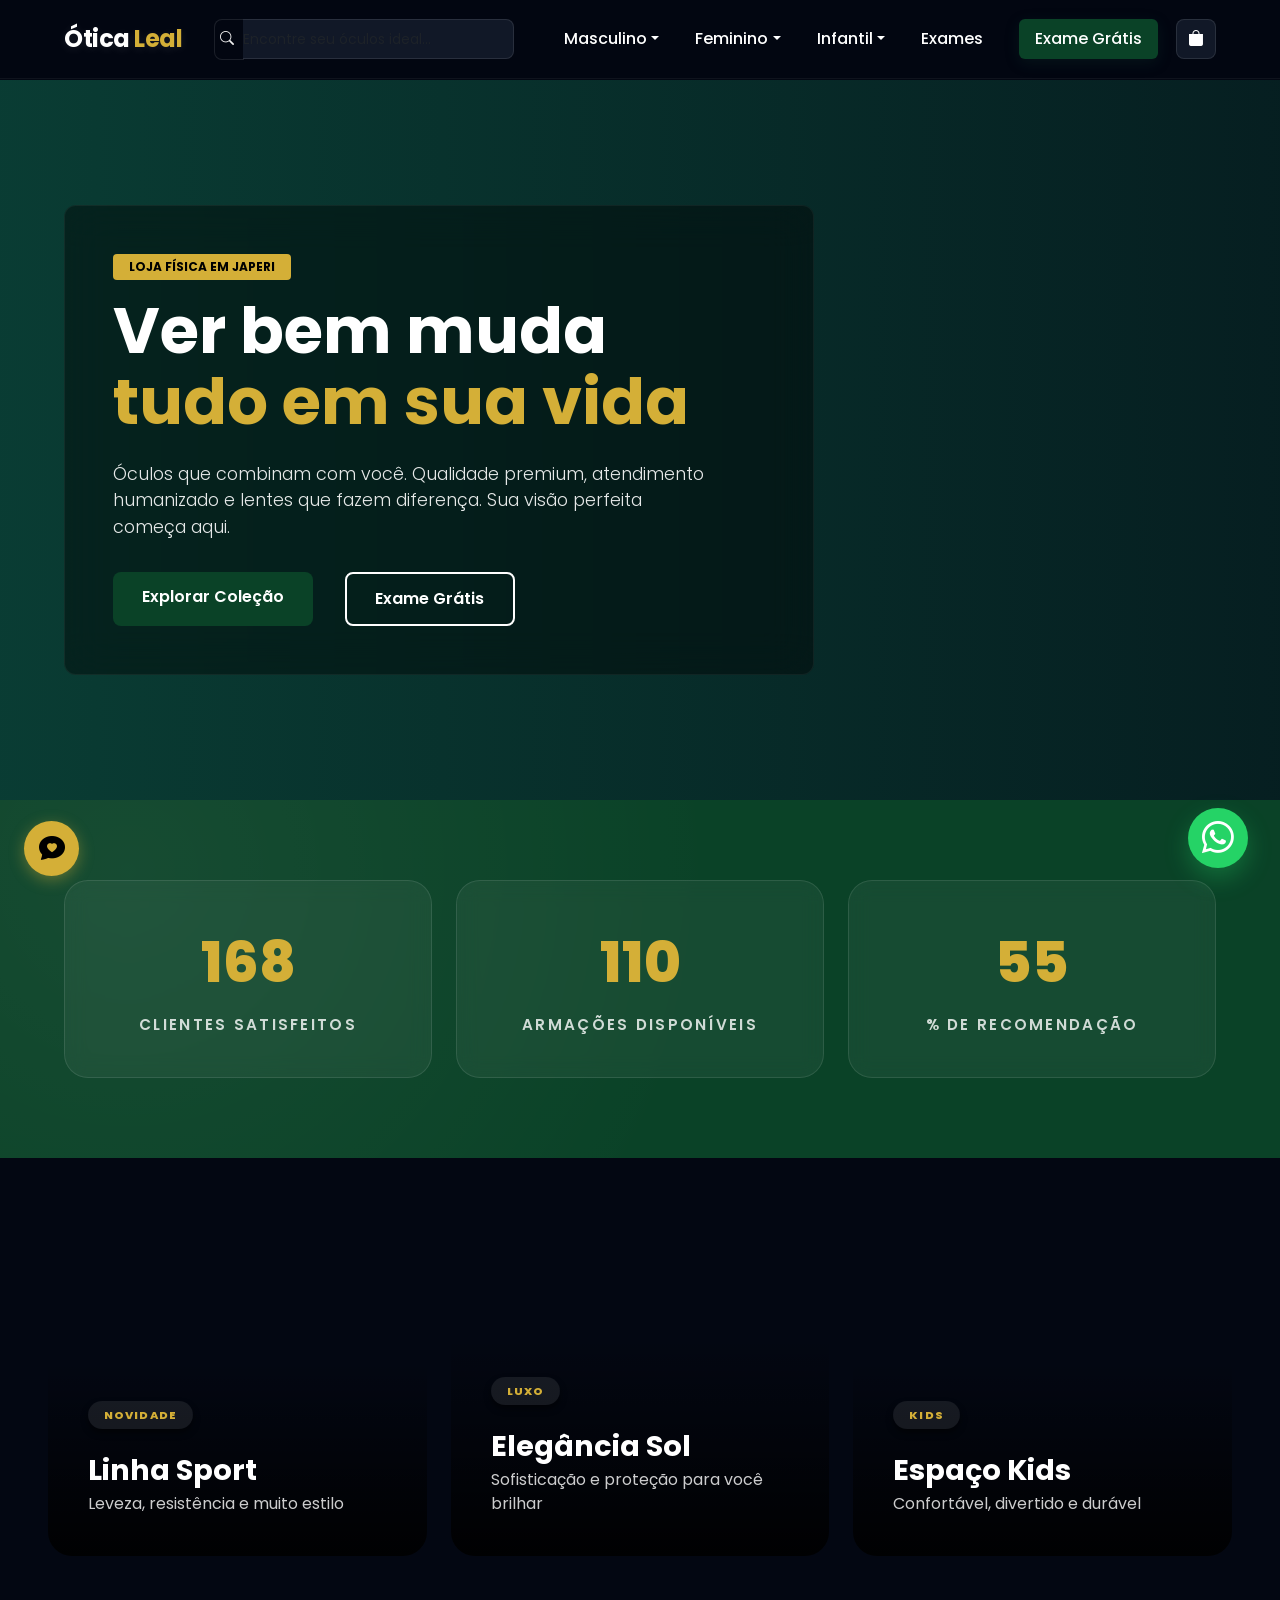
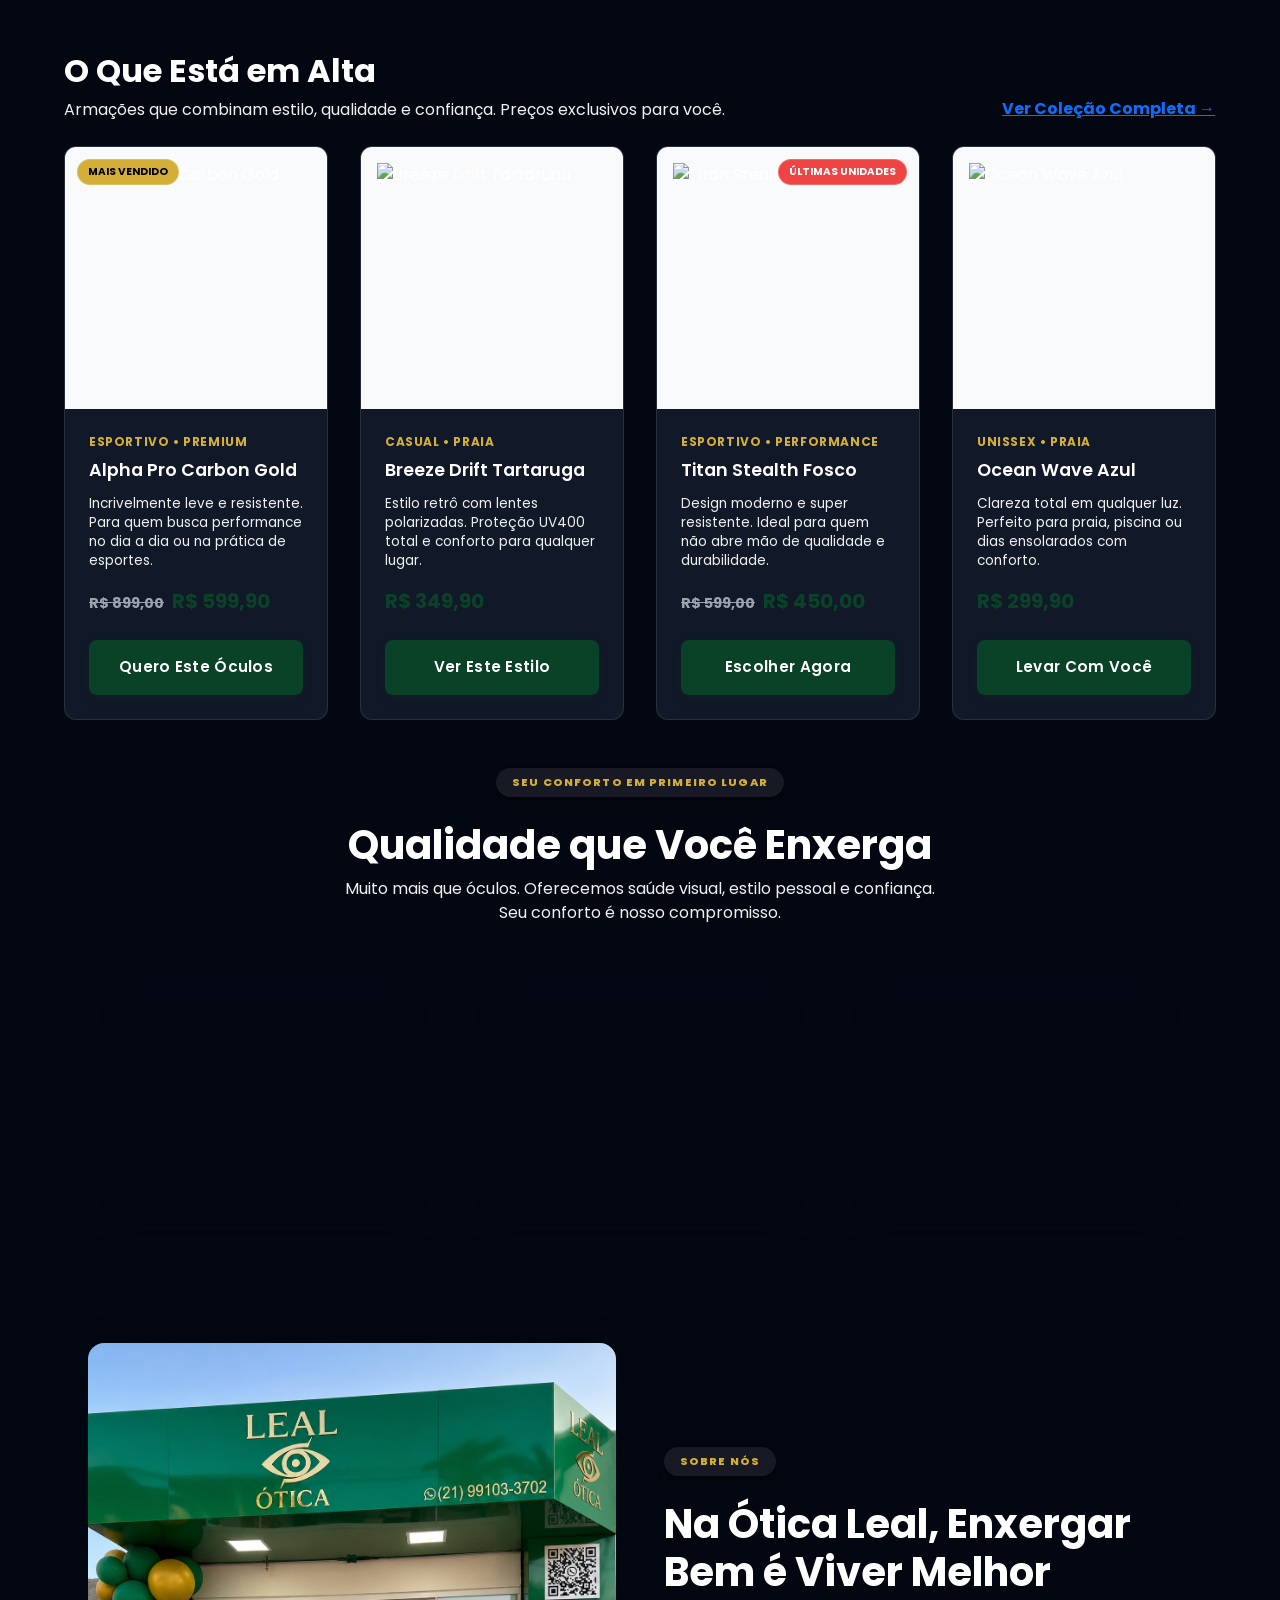
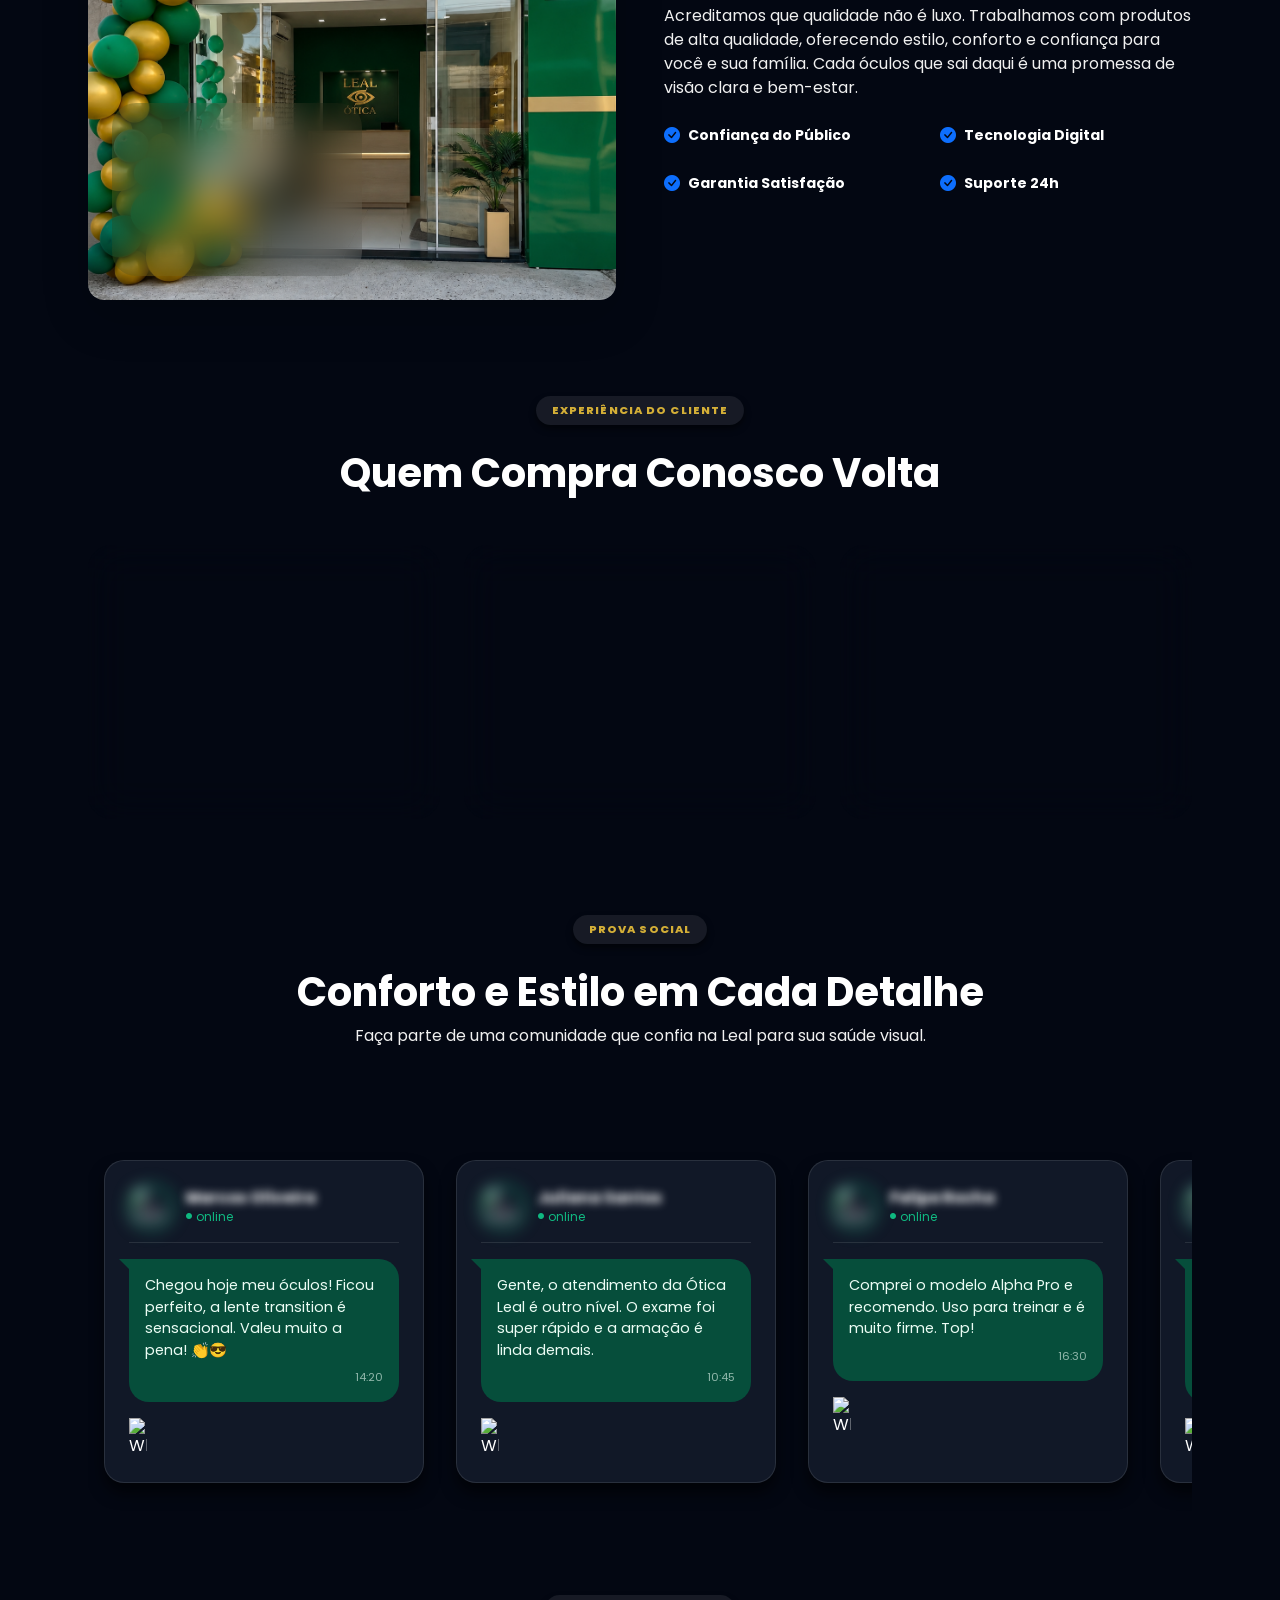
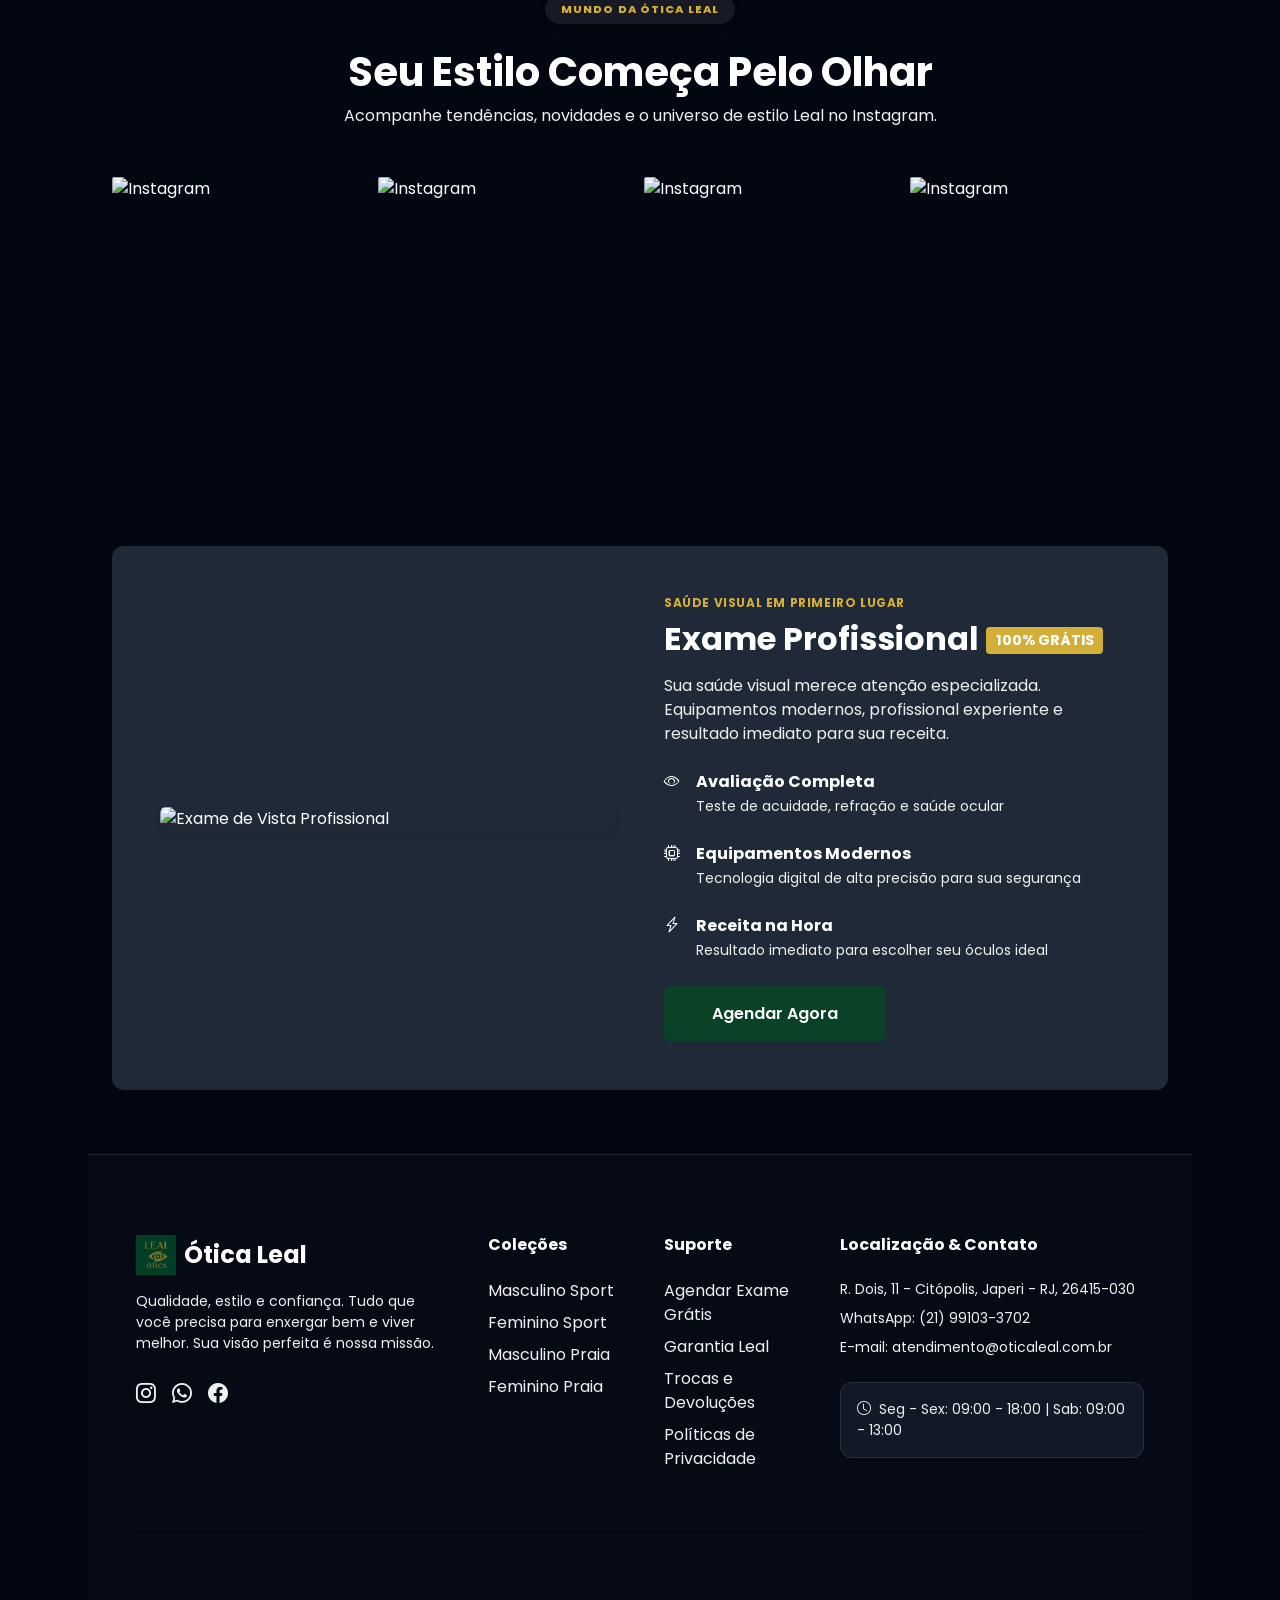
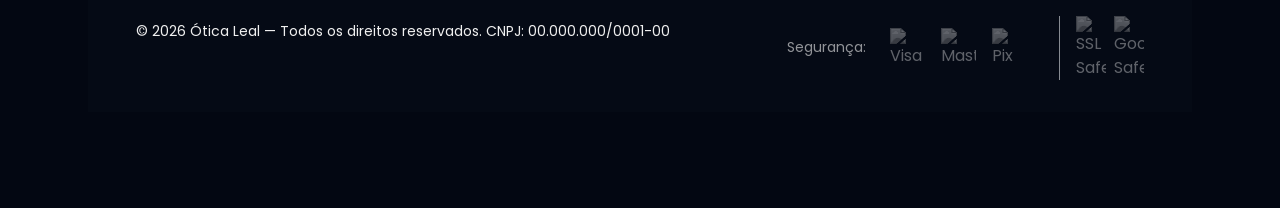
==== commit 150f7bf5: "Enhance search box styling and layout for better responsiveness" ====
--- a/index.html
+++ b/index.html
@@ -40,7 +40,7 @@
                     data-bs-target="#navContent">
                     <span class="navbar-toggler-icon"></span>
                 </button>
-                <br>
+
             </div>
             <div class="collapse navbar-collapse" id="navContent">
                 <div class="search-box mx-lg-3 my-3 my-lg-0">
--- a/Css/Home.css
+++ b/Css/Home.css
@@ -2008,3 +2008,26 @@
 .search-box .form-control {
   height: 40px;
 }
+.search-box {
+  width: 100%;
+}
+
+@media (min-width: 992px) {
+  .search-box {
+    width: 300px;
+  }
+}
+.btn-cart {
+  position: relative;
+}
+.security-seals {
+  flex-wrap: wrap;
+}
+.site-footer p {
+  word-break: break-word;
+}
+@media (max-width: 768px) {
+  .whatsapp-float {
+    bottom: 80px;
+  }
+}
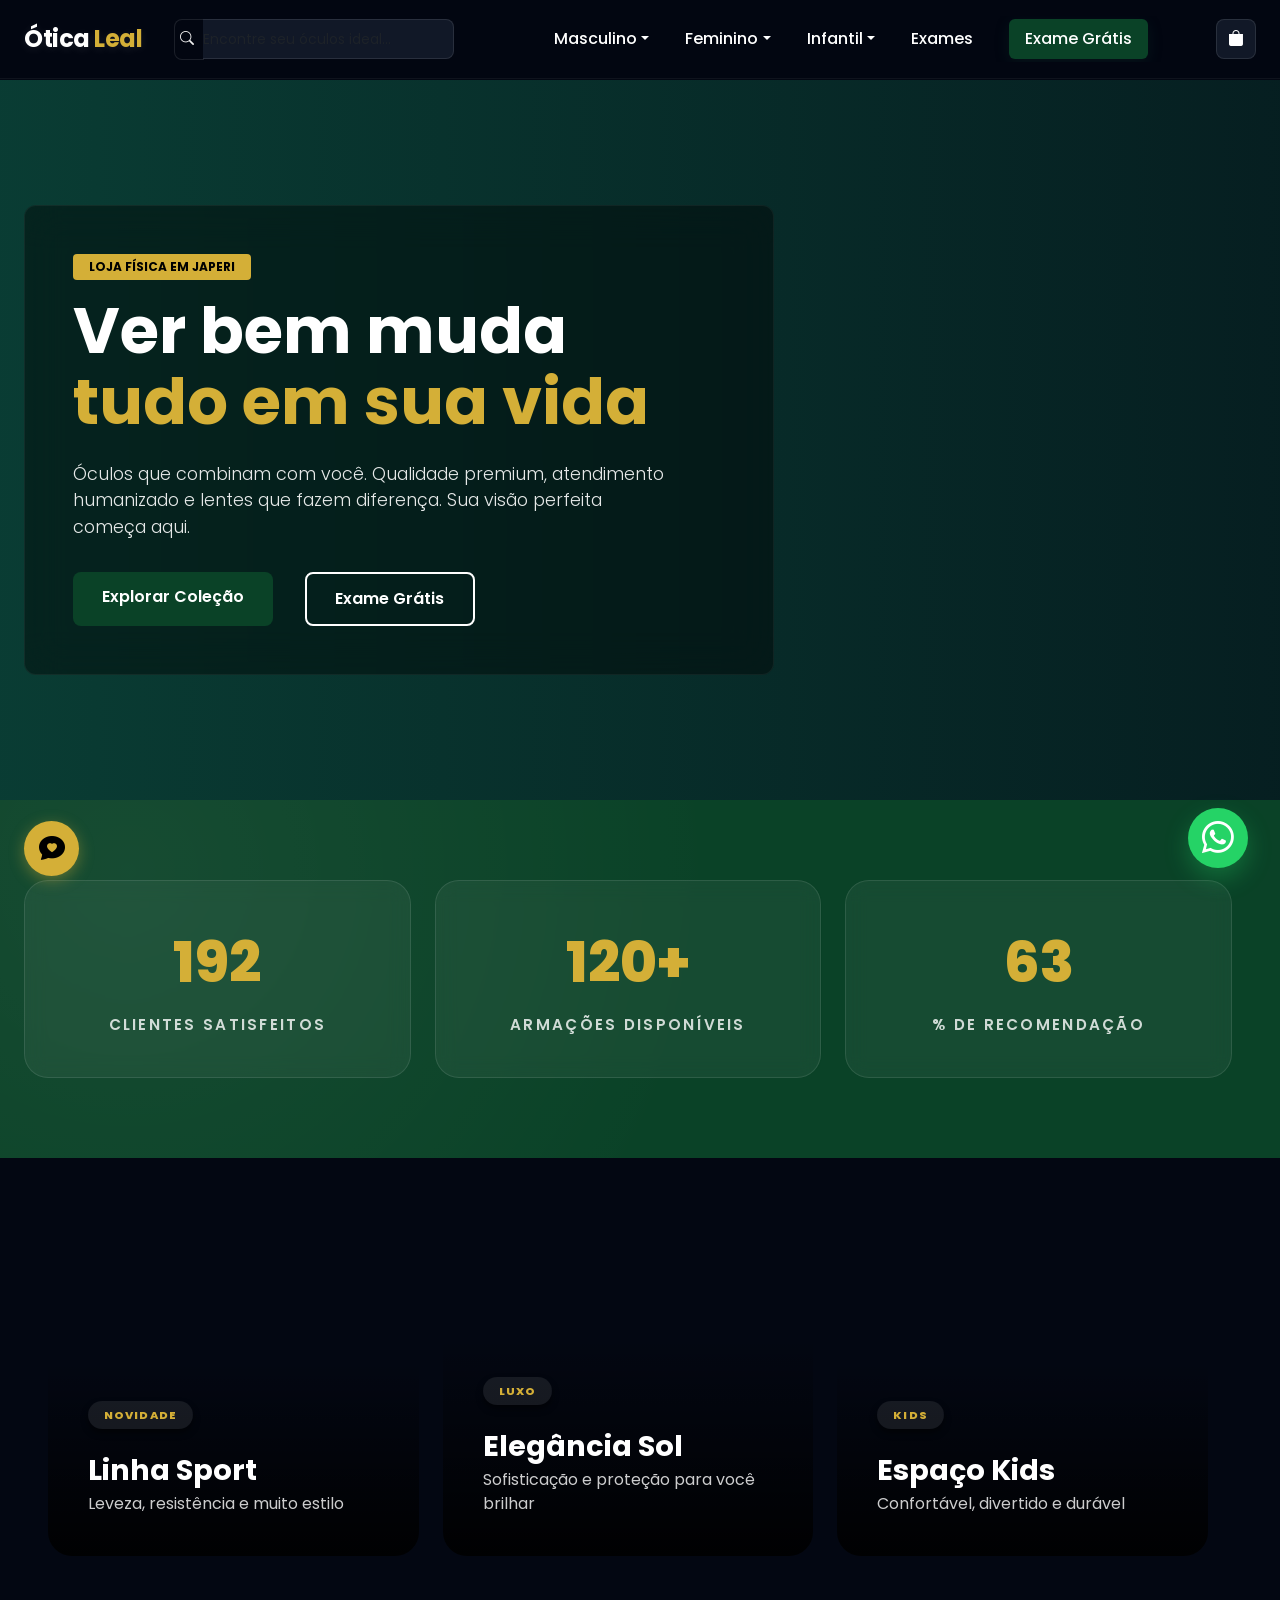
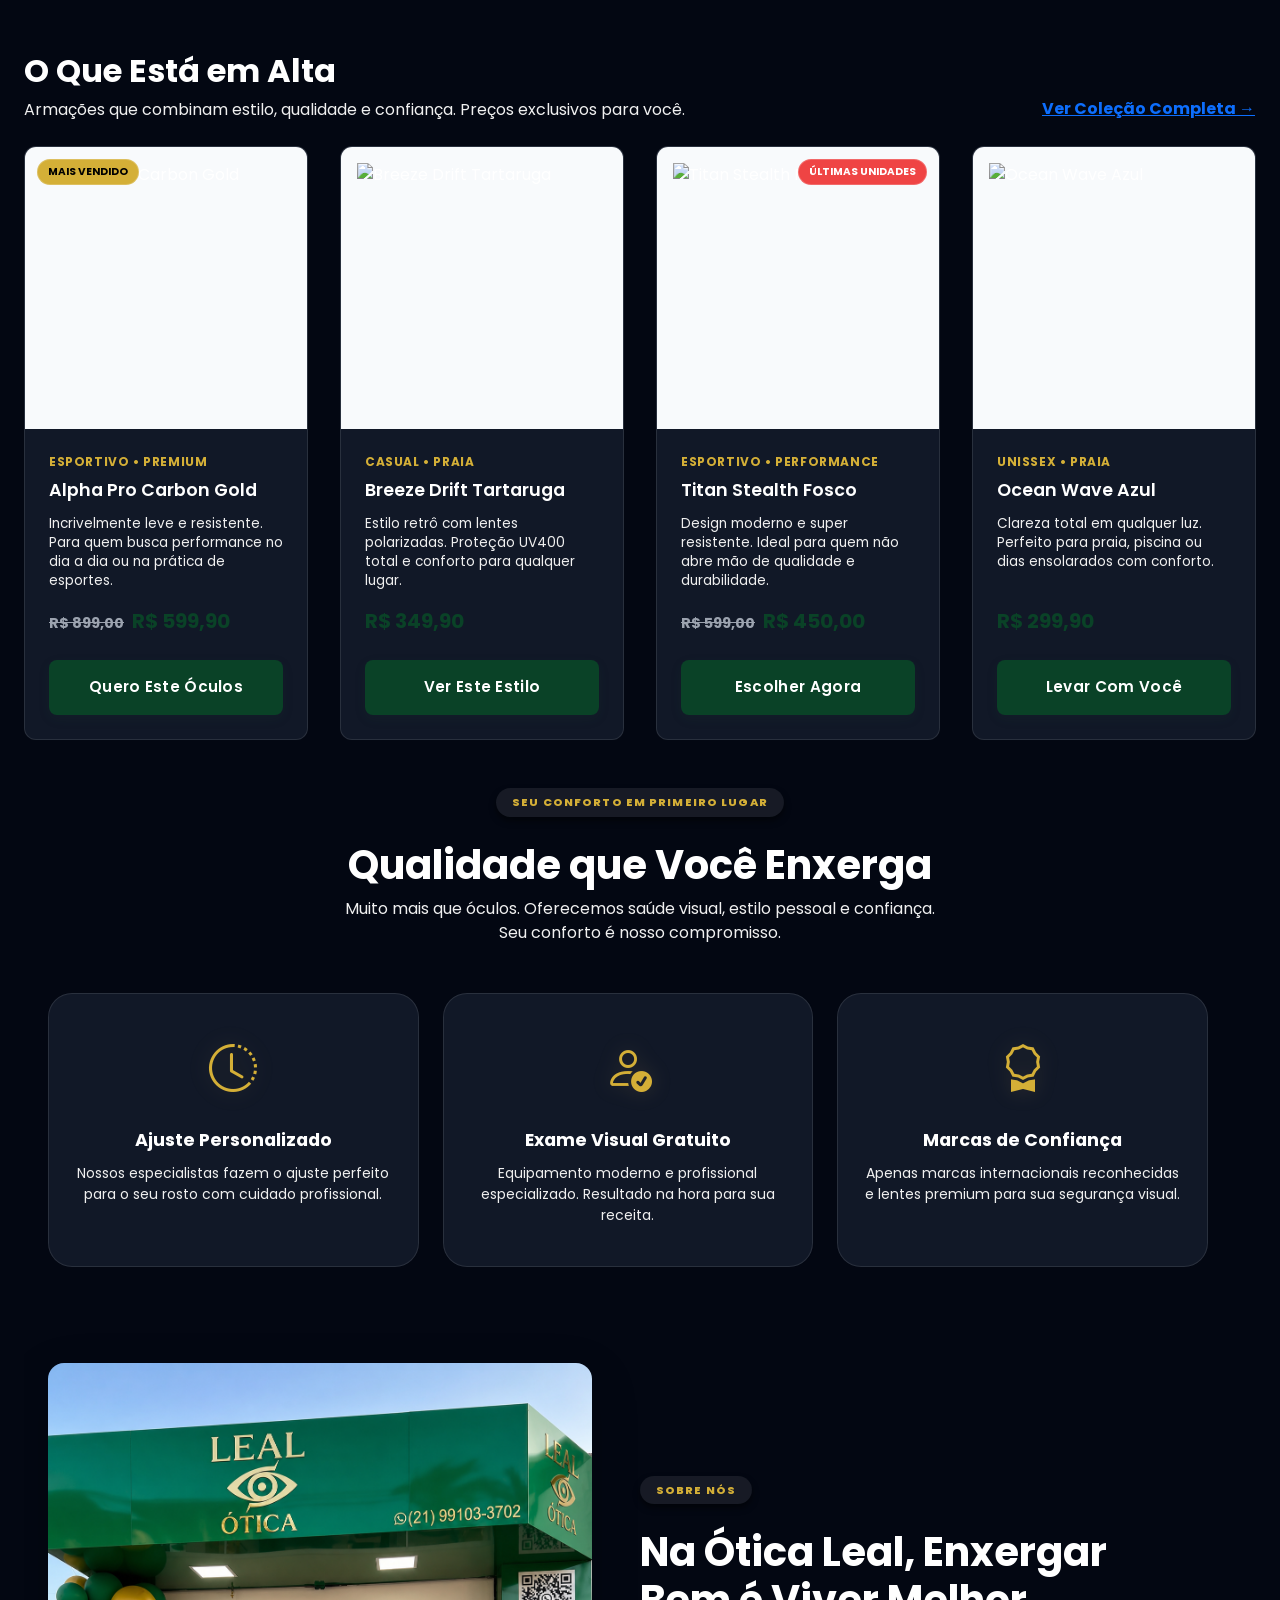
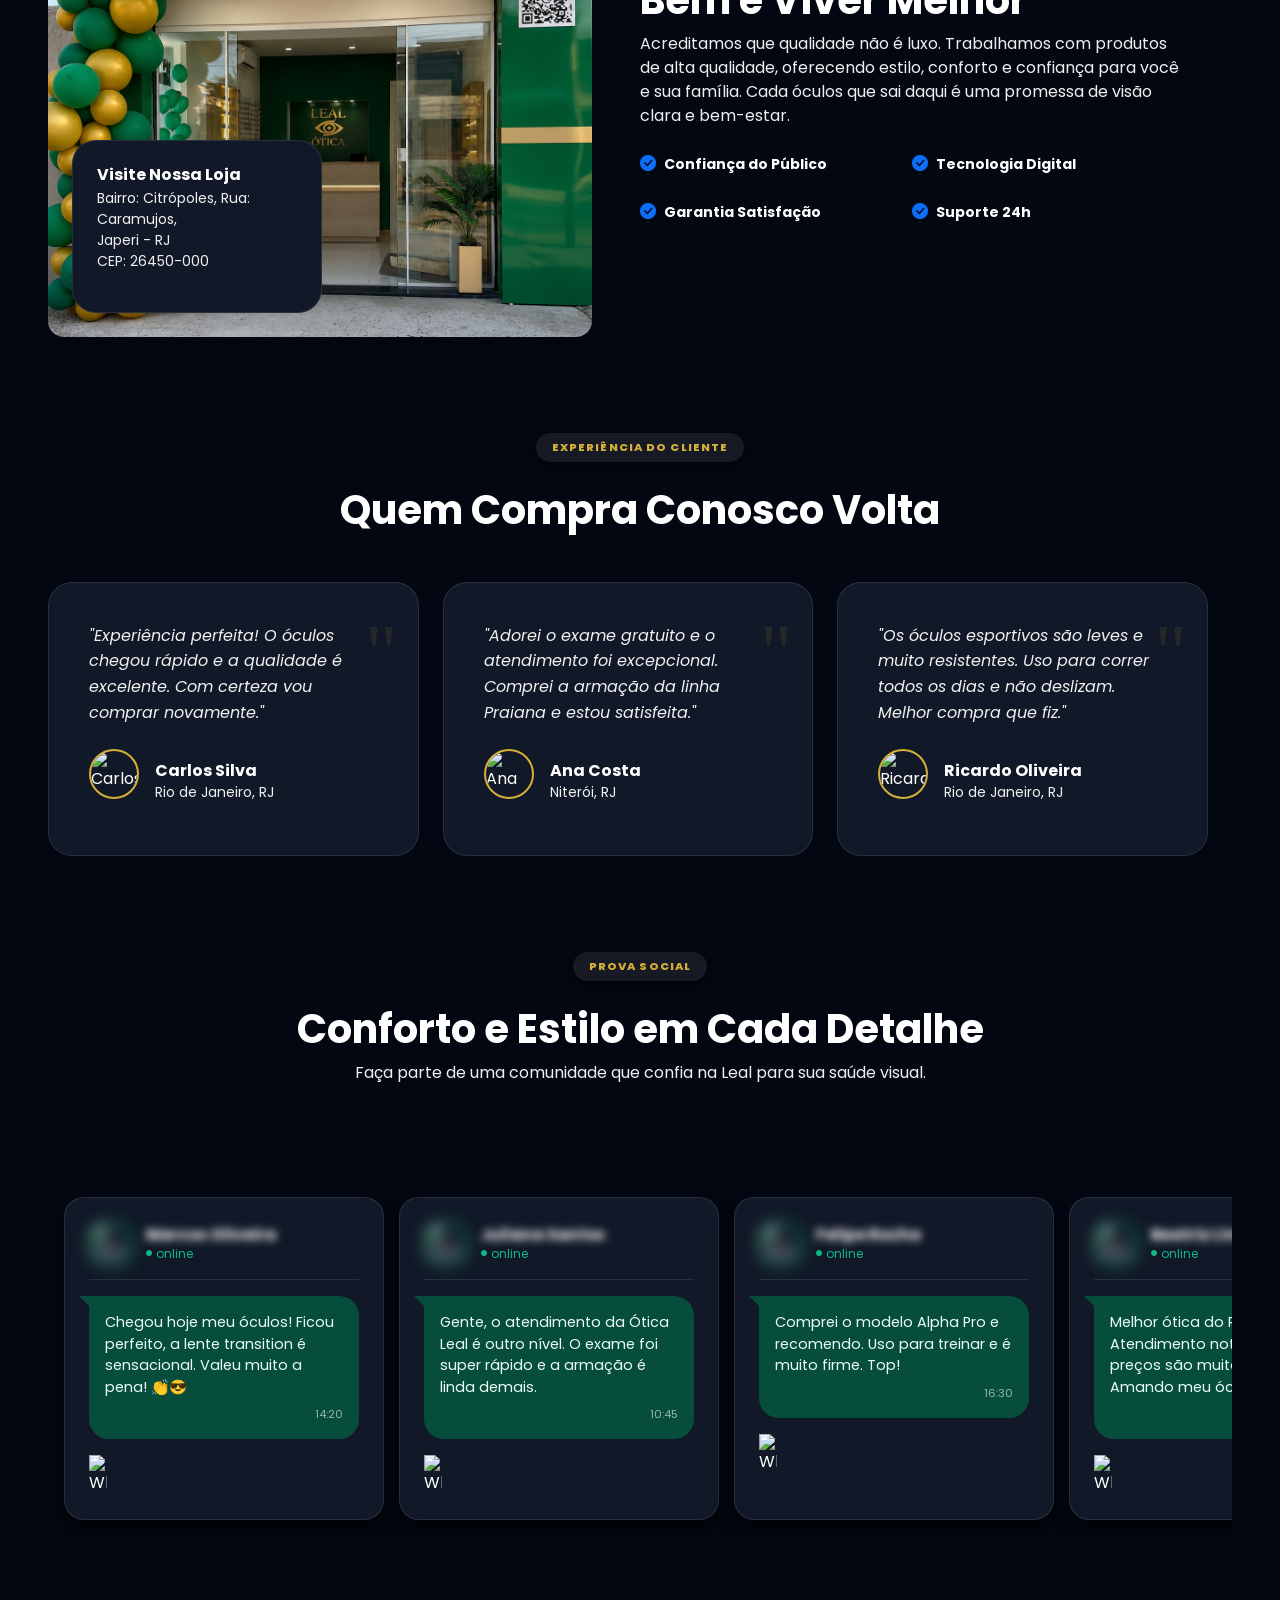
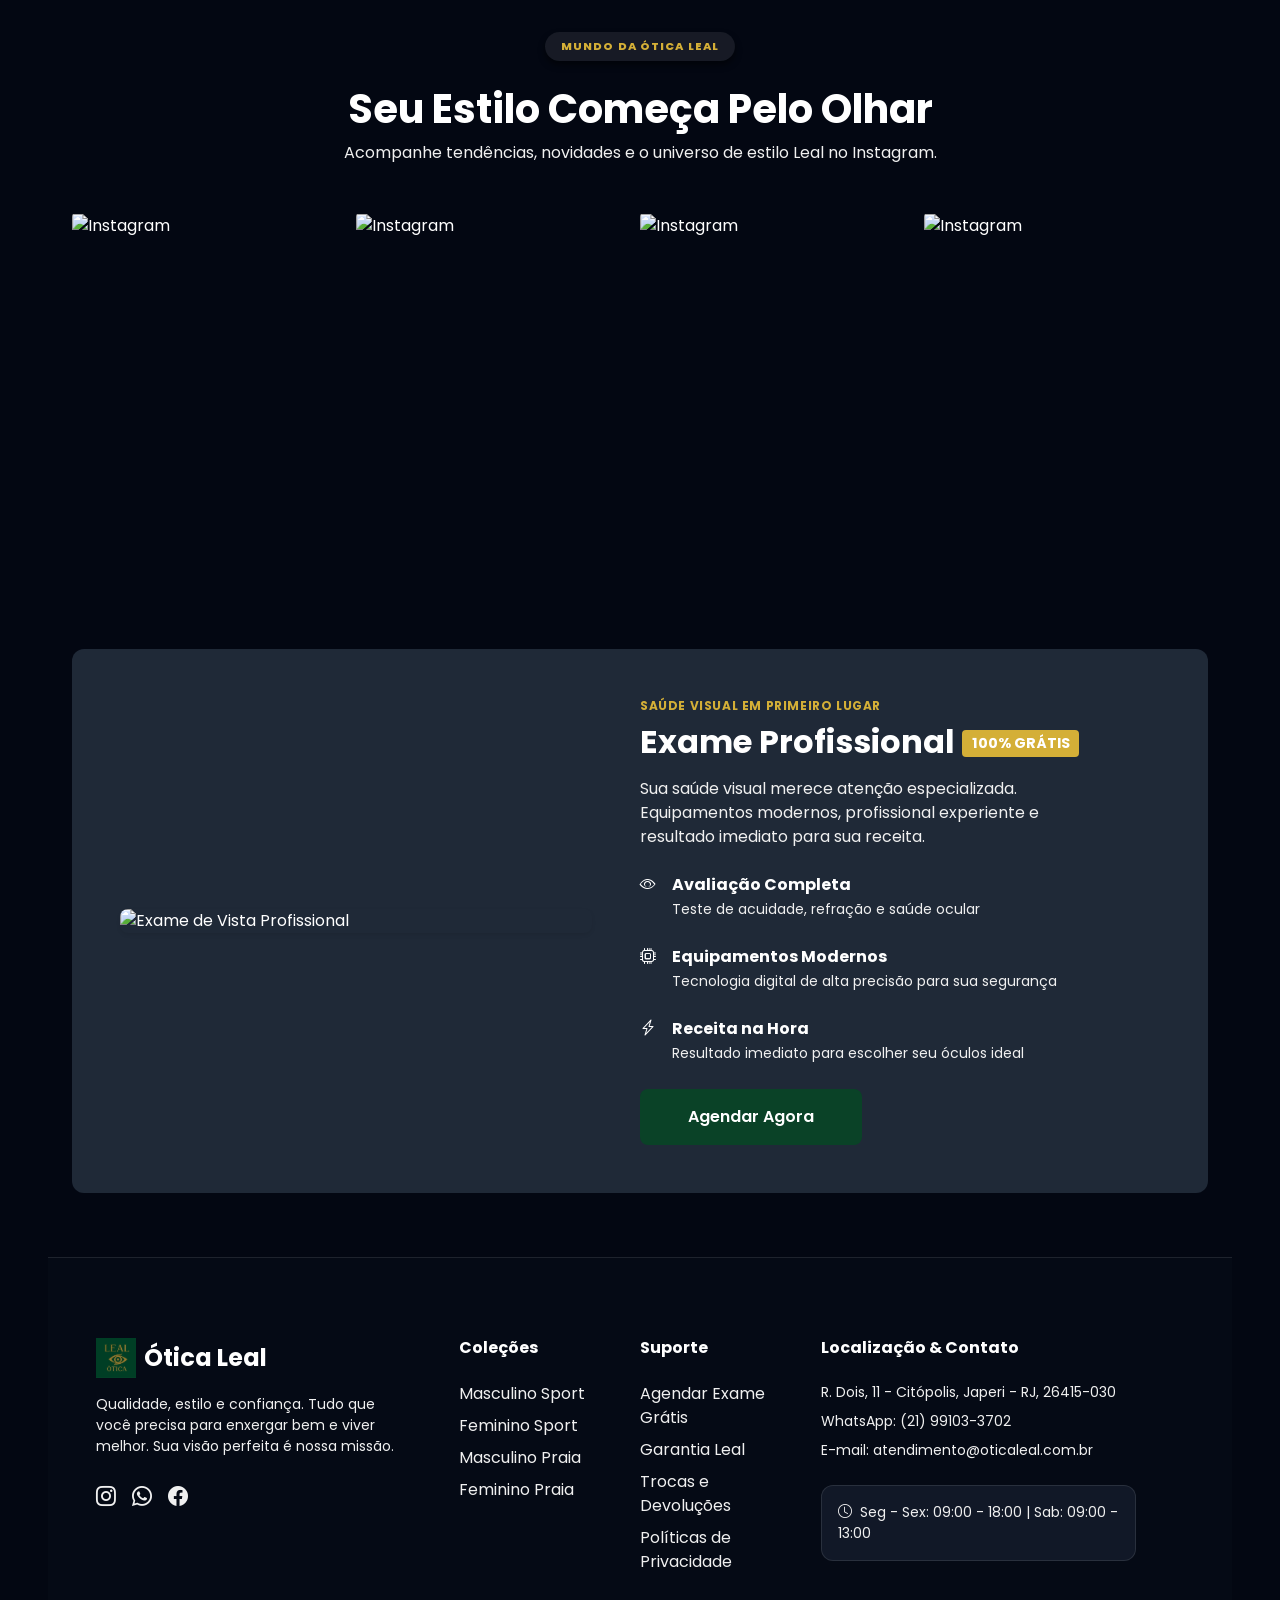
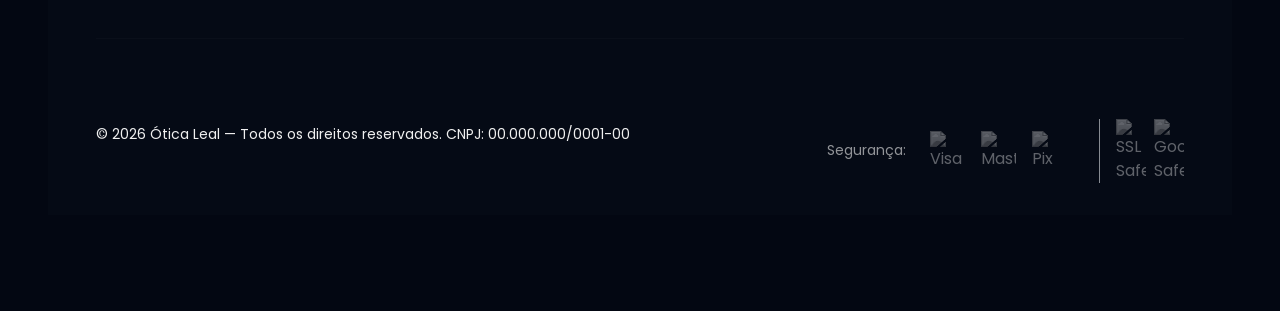
==== commit c45d9327: "Improve footer container padding for better layout consistency" ====
--- a/index.html
+++ b/index.html
@@ -612,7 +612,7 @@
 
             <!-- FOOTER -->
             <footer class="site-footer">
-                <div class="container-fluid px-5">
+                <div class=" container px-3 px-md-5">
                     <div class="row g-5">
                         <div class="col-lg-4">
                             <div class="footer-brand d-flex align-items-center gap-2 mb-3">
--- a/Css/Home.css
+++ b/Css/Home.css
@@ -2031,3 +2031,110 @@
     bottom: 80px;
   }
 }
+@media (max-width: 768px) {
+  .row.g-5 {
+    --bs-gutter-x: 1rem;
+    --bs-gutter-y: 1rem;
+  }
+}
+@media (max-width: 768px) {
+  .row.g-5 {
+    --bs-gutter-x: 1rem;
+    --bs-gutter-y: 1rem;
+  }
+}
+.custom-navbar .container {
+  flex-wrap: nowrap;
+}
+
+.btn-cart {
+  position: relative;
+}
+
+.search-box {
+  width: 100%;
+}
+
+.input-group-text {
+  display: flex;
+  align-items: center;
+}
+
+@media (min-width: 992px) {
+  .search-box {
+    width: 280px;
+  }
+}
+@media (max-width: 768px) {
+  .row.g-5 {
+    --bs-gutter-x: 1rem;
+    --bs-gutter-y: 1rem;
+  }
+
+  .row.g-4 {
+    --bs-gutter-x: 0.8rem;
+    --bs-gutter-y: 0.8rem;
+  }
+}
+@media (max-width: 768px) {
+  .exames-section,
+  .hero-content-box,
+  .glass-card {
+    padding: 20px !important;
+  }
+}
+section,
+.container,
+.container-fluid {
+  max-width: 100%;
+  overflow-x: hidden;
+}
+body::after {
+  content: "";
+  position: fixed;
+  right: 0;
+  width: 0;
+  height: 0;
+  overflow: hidden;
+}
+.feedback-carousel-container {
+  overflow: hidden;
+}
+
+.feedback-track {
+  display: flex;
+  gap: 15px;
+  width: max-content;
+}
+* {
+  max-width: 100%;
+}
+p,
+h1,
+h2,
+h3,
+h4,
+h5,
+h6,
+span {
+  word-wrap: break-word;
+}
+button,
+.btn {
+  white-space: normal;
+}
+.product-card,
+.feature-box,
+.insta-item {
+  width: 100%;
+  overflow: hidden;
+}
+.feedback-carousel-container {
+  overflow: hidden;
+}
+
+.feedback-track {
+  display: flex;
+  gap: 15px;
+  width: max-content;
+}
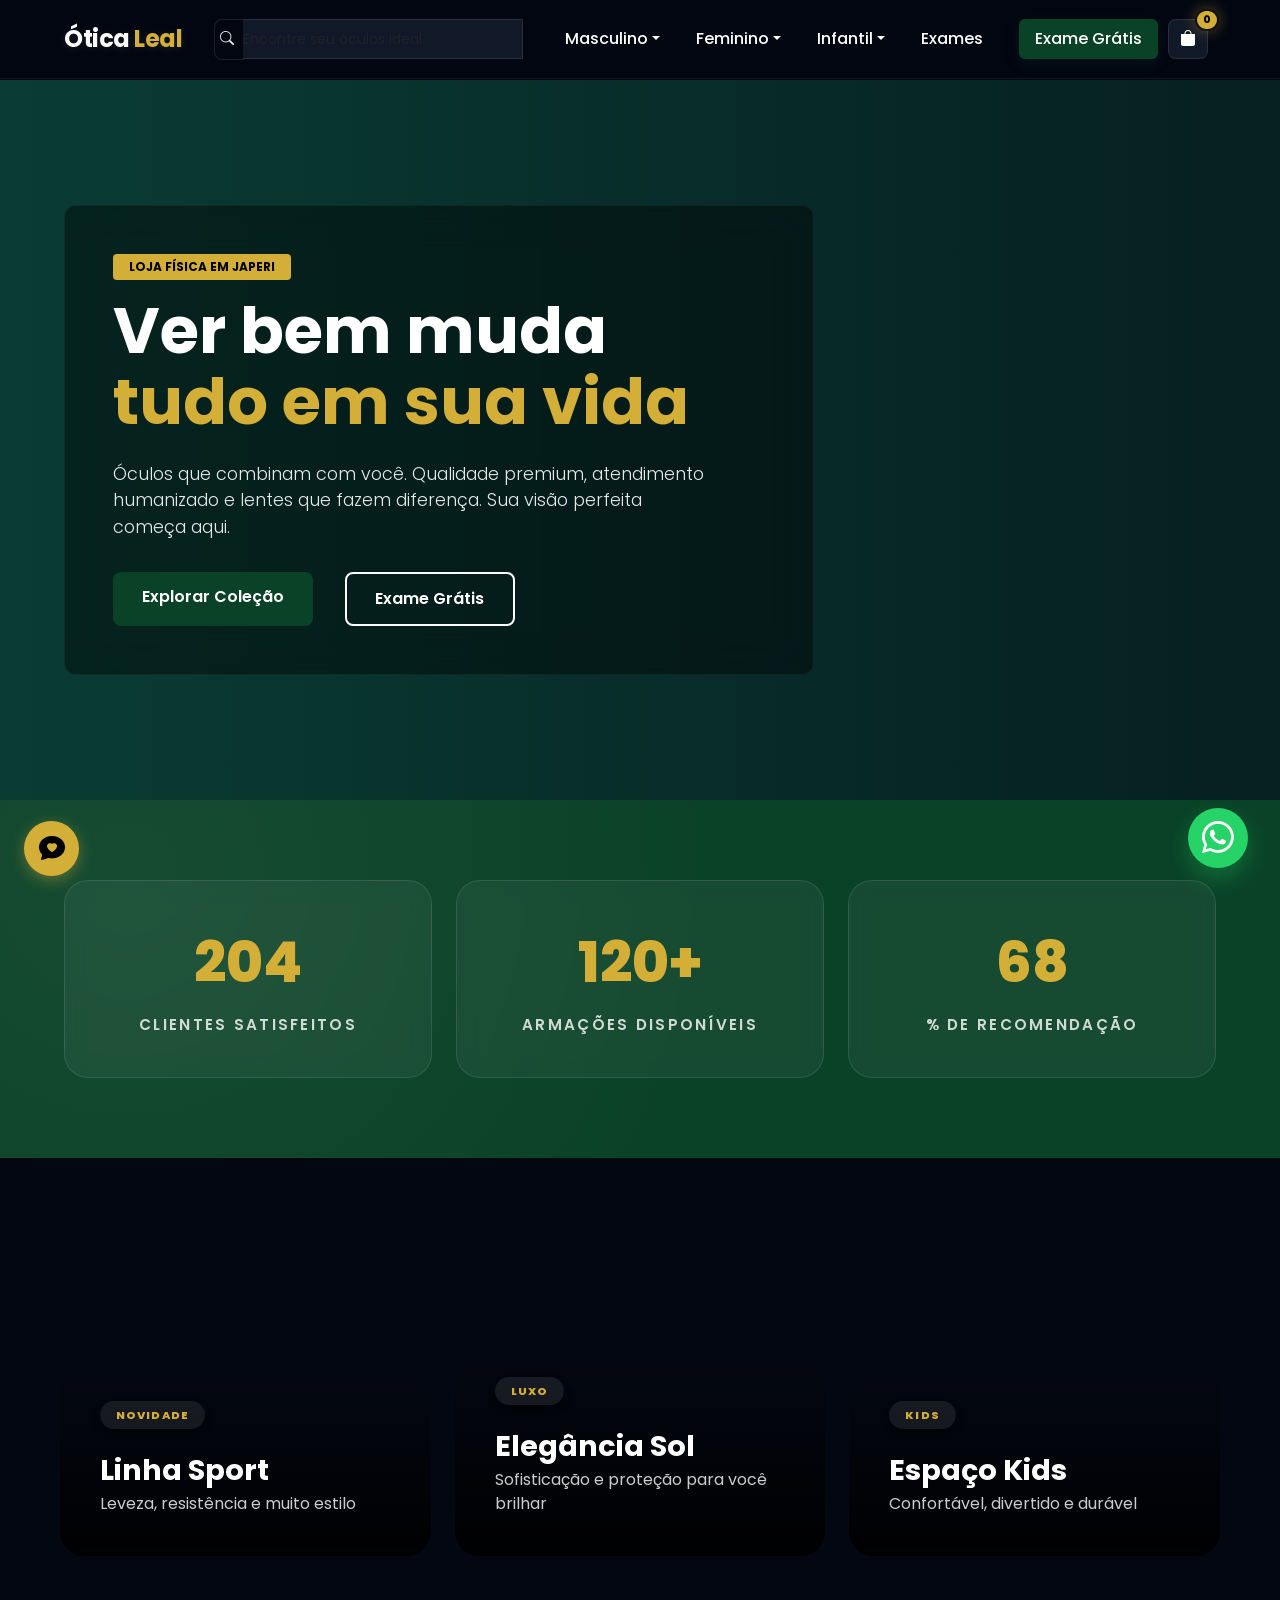
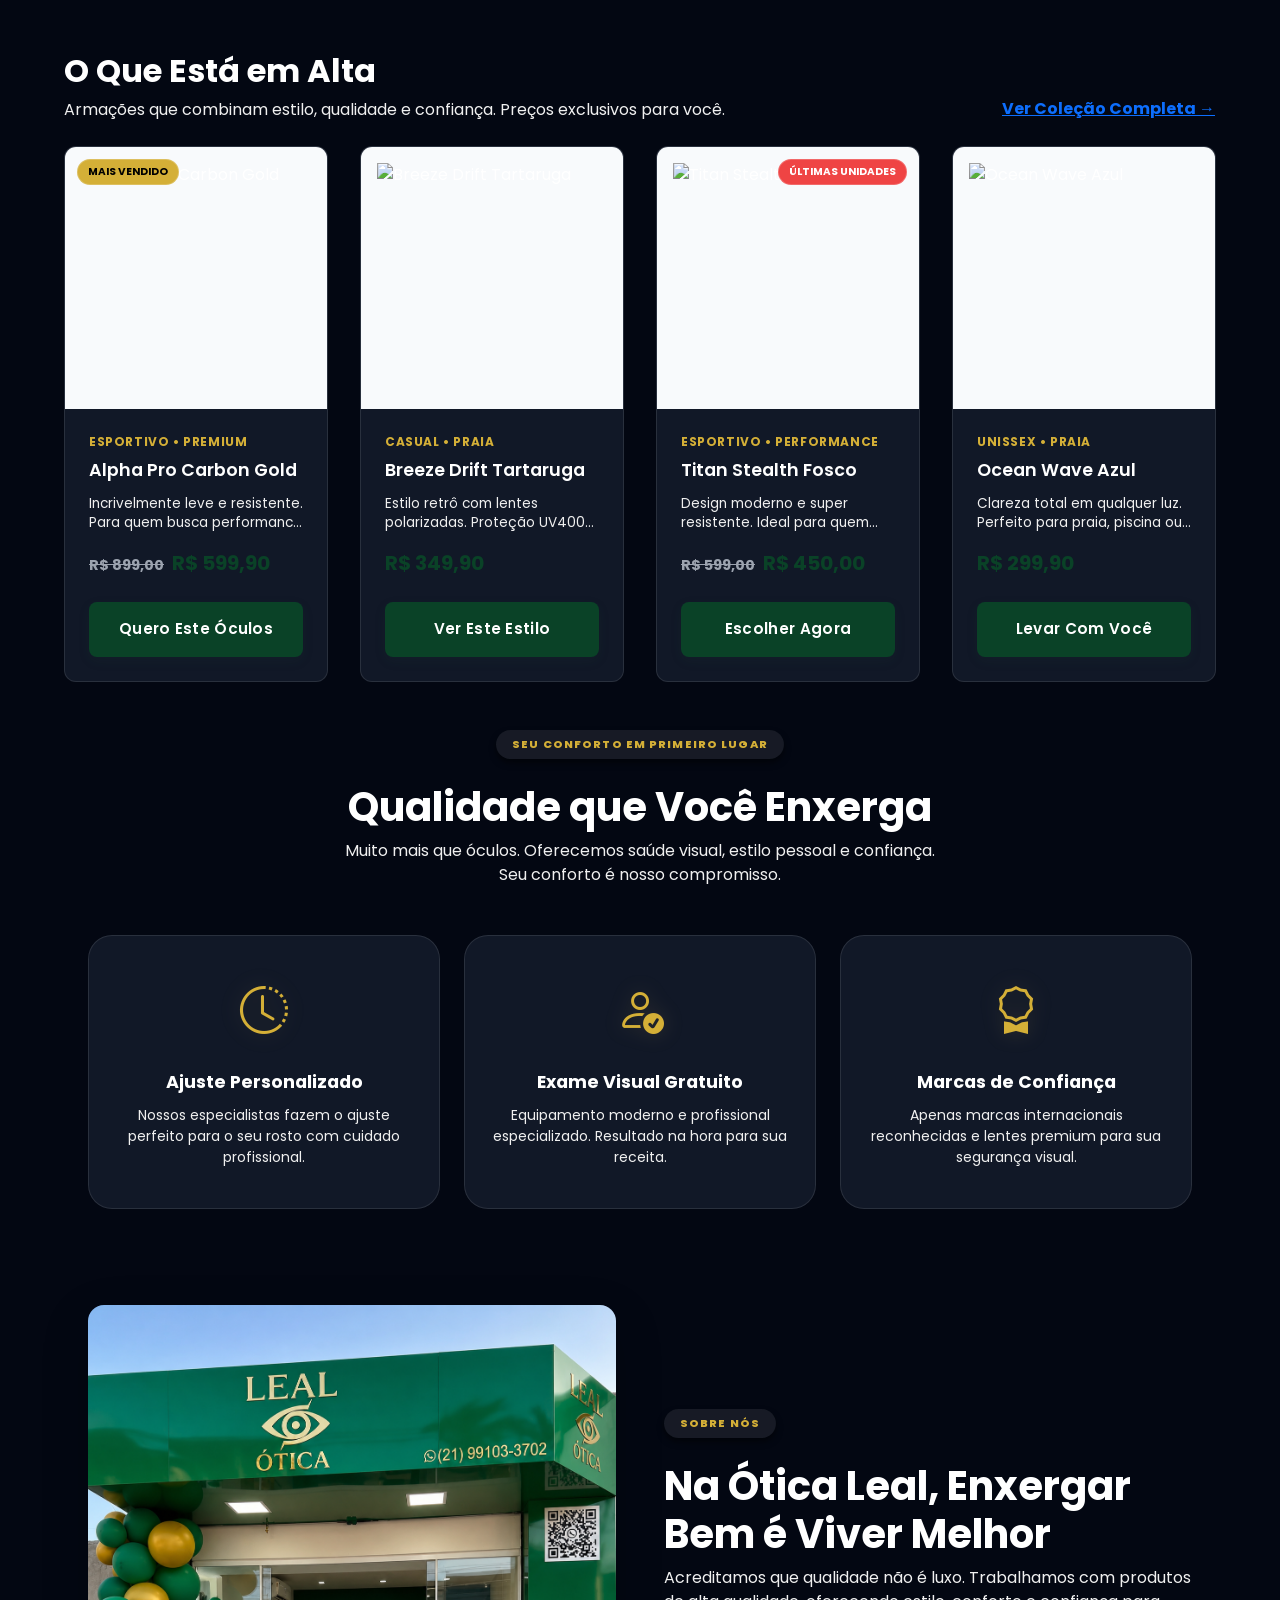
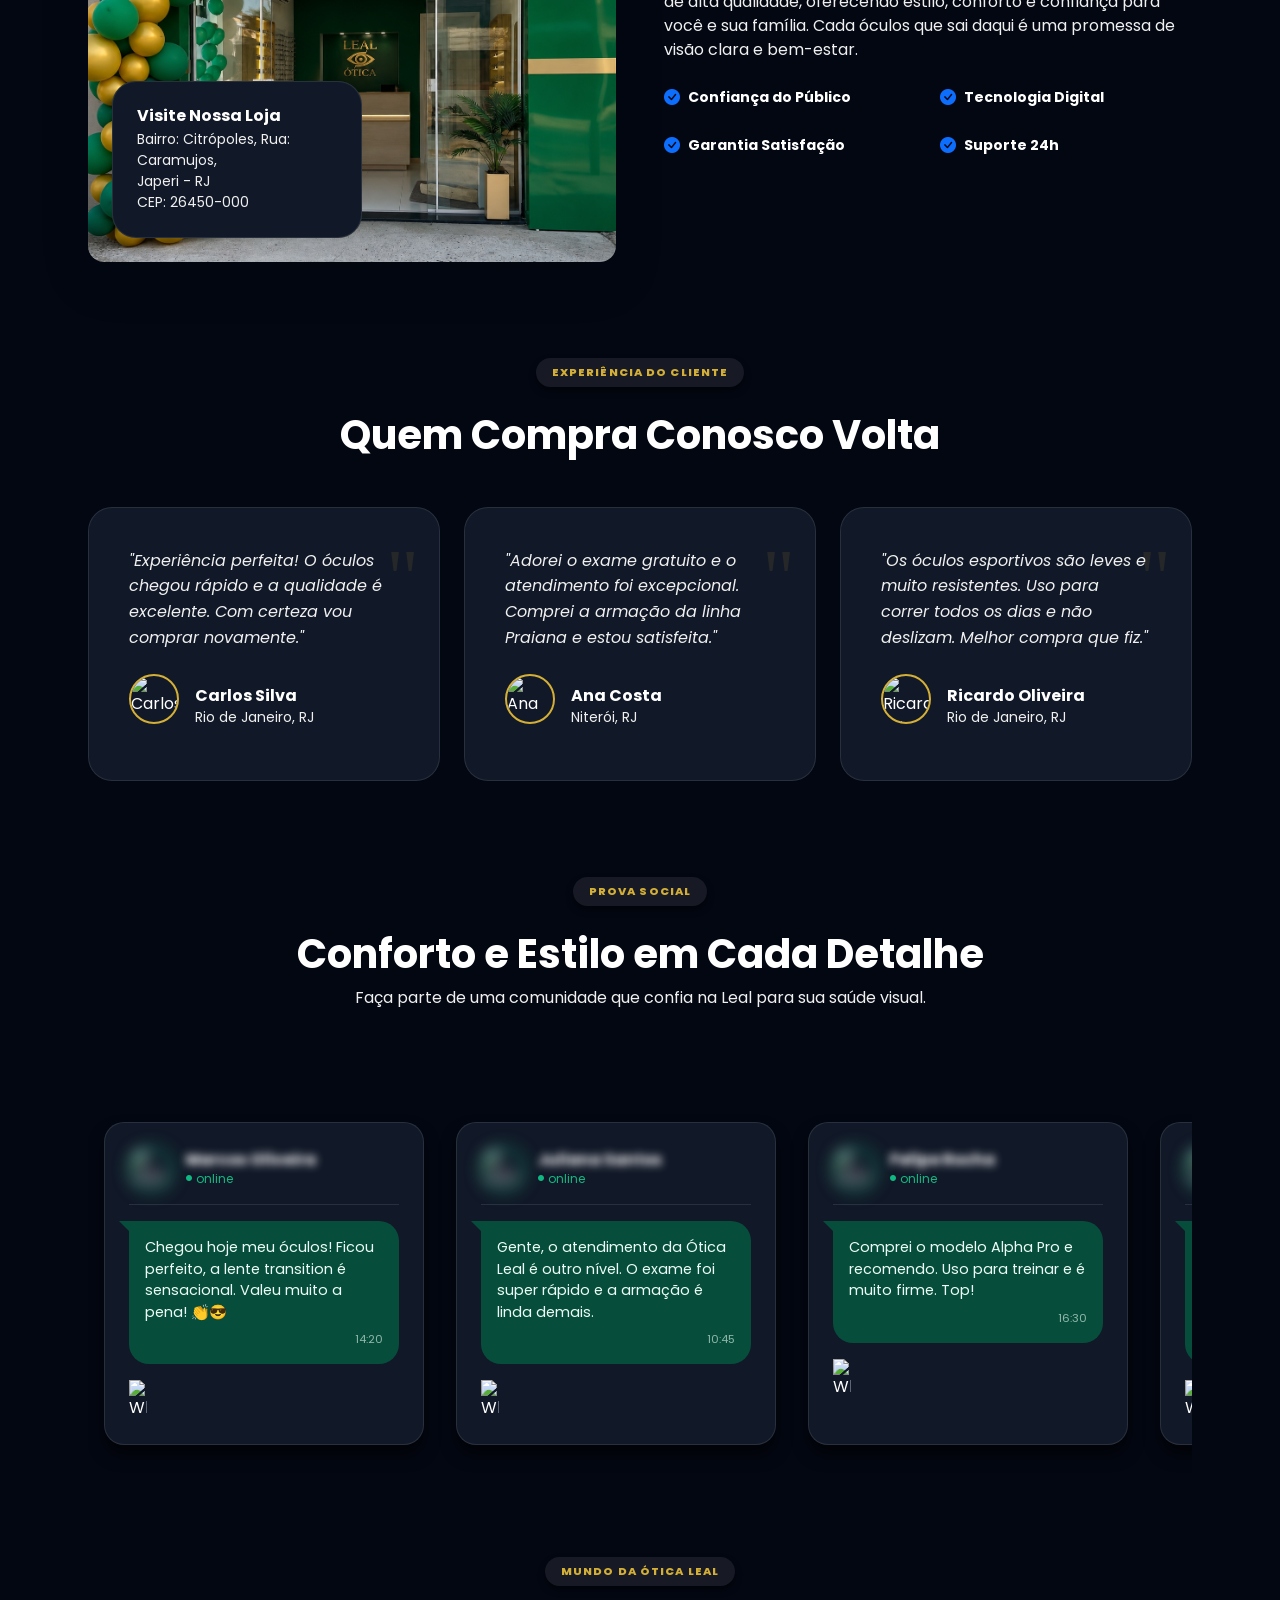
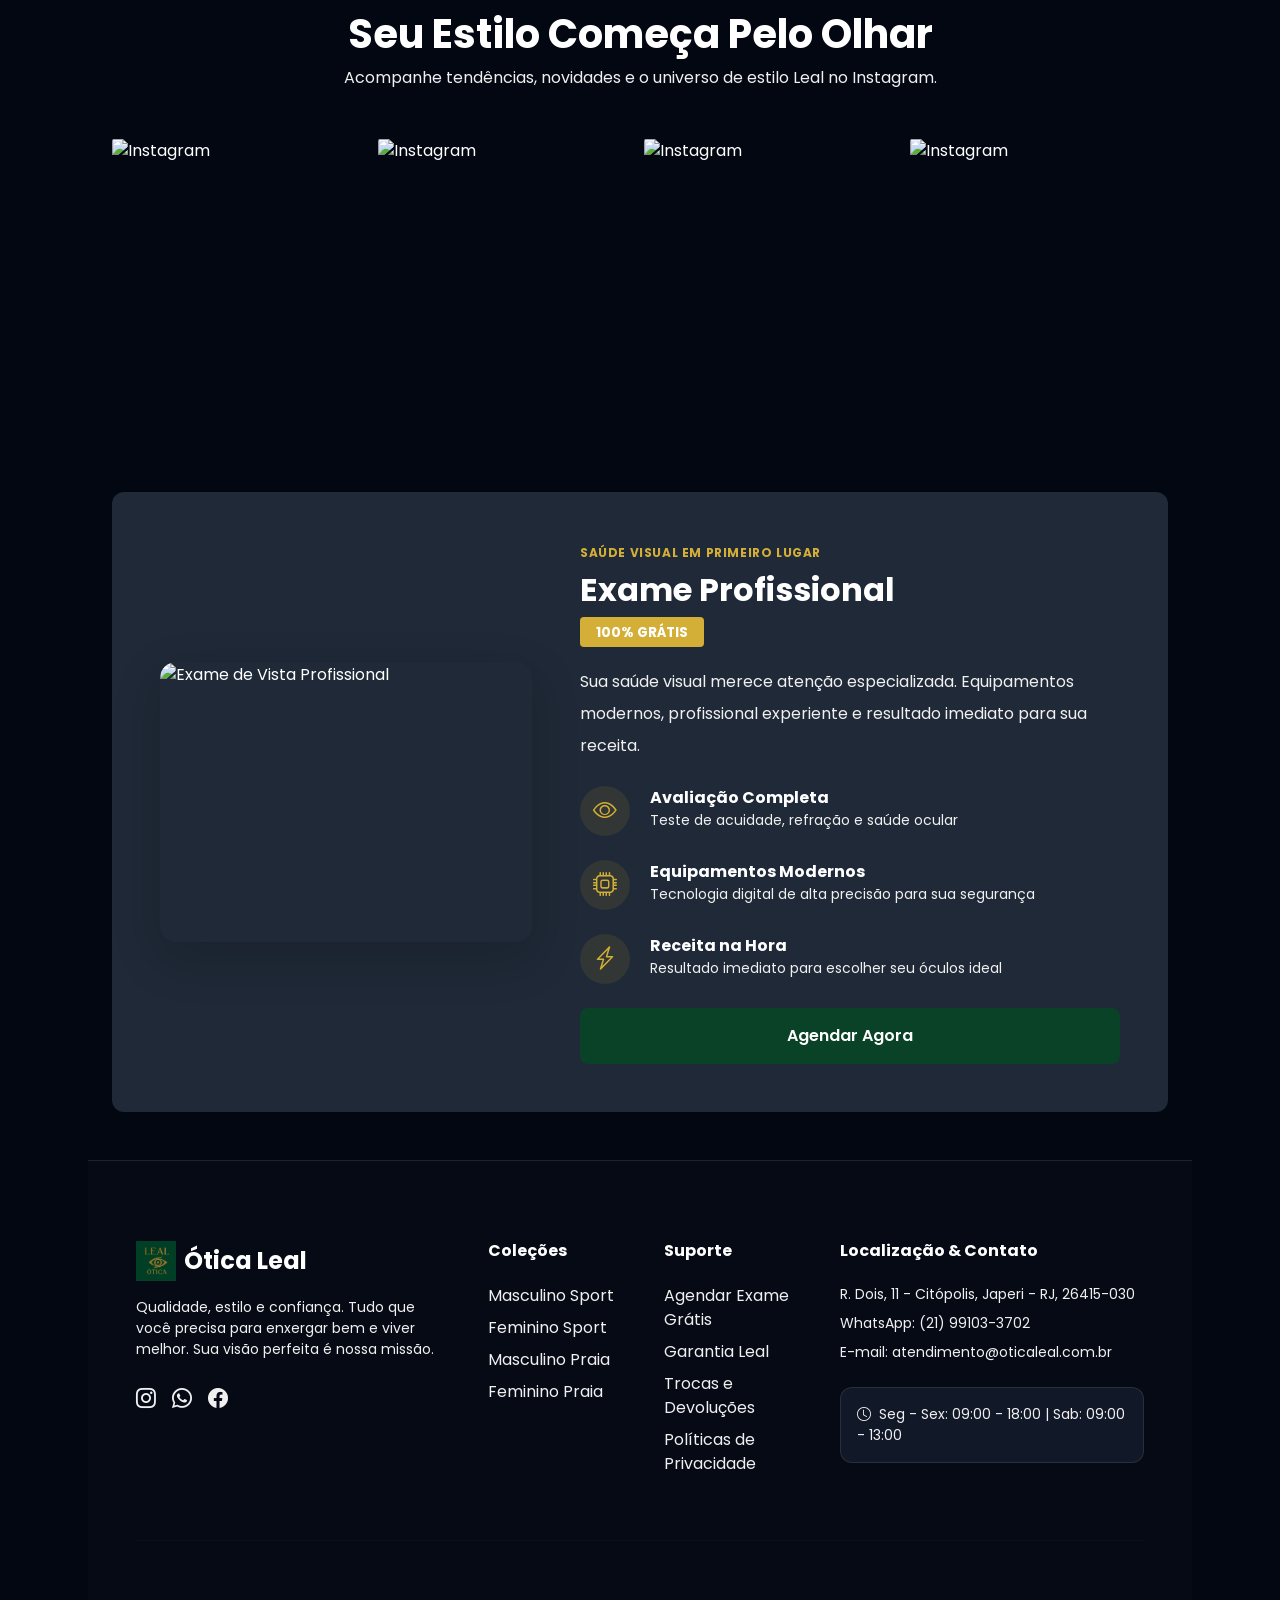
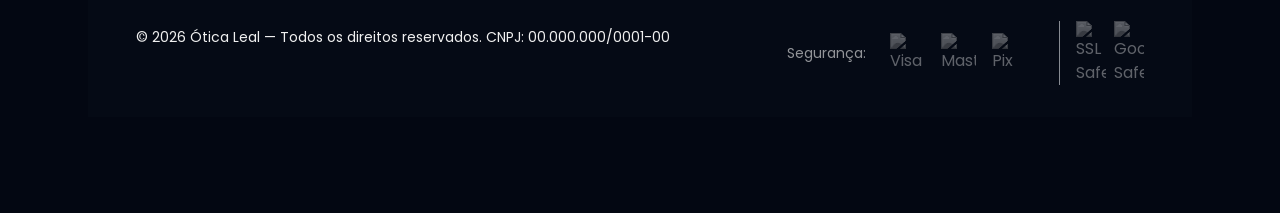
==== commit cd830d0c: "feat: enhance kidsEM page with improved navbar and search functionality - Updated navbar to include " ====
--- a/index.html
+++ b/index.html
@@ -23,7 +23,7 @@
         <div class="loader-bar"></div>
     </div>
 
-    <nav class="navbar navbar-expand-lg fixed-top custom-navbar">
+    <nav class="navbar navbar-expand-lg fixed-top custom-navbar navbar-dark">
         <div class="container">
             <a class="navbar-brand fw-bold" href="index.html" style="font-size: 1.5rem; letter-spacing: -0.5px;">
                 <span style="color: #fff">Ótica</span>
@@ -40,7 +40,7 @@
                     data-bs-target="#navContent">
                     <span class="navbar-toggler-icon"></span>
                 </button>
-
+                <br>
             </div>
             <div class="collapse navbar-collapse" id="navContent">
                 <div class="search-box mx-lg-3 my-3 my-lg-0">
@@ -102,8 +102,8 @@
 
     <!-- STATS SECTION (AUTORIDADE) -->
     <section class="stats-section">
-        <div class="container">
-            <div class="row g-4">
+        <div class="container px-3 px-md-4">
+            <div class="row g-2 g-md-4">
                 <div class="col-md-4 reveal">
                     <div class="stat-card">
                         <span class="stat-number" data-target="250">0</span>
@@ -127,39 +127,40 @@
     </section>
 
     <!-- FEATURED COLLECTIONS -->
-    <section class="container-fluid py-5 px-md-5" style="background: var(--bg-body);">
-        <div class="row g-4">
-            <div class="col-md-4 reveal">
-                <a href="./Html/Esportivos.html" class="feature-box"
-                    style="background-image: url('https://images.unsplash.com/photo-1511499767150-a48a237f0083?w=800&q=80');">
-                    <div class="feature-overlay">
-                        <span class="small-tag">NOVIDADE</span>
-                        <h3 class="fw-bold">Linha Sport</h3>
-                        <p>Leveza, resistência e muito estilo</p>
-                    </div>
-                </a>
-            </div>
-            <div class="col-md-4 reveal">
-                <a href="./Html/Praieras.html" class="feature-box"
-                    style="background-image: url('https://tse4.mm.bing.net/th/id/OIP.QWlL3dZ1kQWaUc0neAYwQQHaE7?rs=1&pid=ImgDetMain&o=7&rm=3');">
-                    <div class="feature-overlay">
-                        <span class="small-tag">LUXO</span>
-                        <h3 class="fw-bold">Elegância Sol</h3>
-                        <p>Sofisticação e proteção para você brilhar</p>
-                    </div>
-                </a>
-            </div>
-            <div class="col-md-4 reveal">
-                <a href="./Html/kidsEF.html" class="feature-box"
-                    style="background-image: url('https://images.unsplash.com/photo-1516627145497-ae6968895b74?w=800&q=80');">
-                    <div class="feature-overlay">
-                        <span class="small-tag">KIDS</span>
-                        <h3 class="fw-bold">Espaço Kids</h3>
-                        <p>Confortável, divertido e durável</p>
-                    </div>
-                </a>
-            </div>
-        </div>
+    <section class="container-fluid py-5 px-2 px-md-5" style="background: var(--bg-body);">
+        <div class="container-fluid">
+            <div class="row g-3 g-md-4">
+                <div class="col-md-4 reveal">
+                    <a href="./Html/Esportivos.html" class="feature-box"
+                        style="background-image: url('https://images.unsplash.com/photo-1511499767150-a48a237f0083?w=800&q=80');">
+                        <div class="feature-overlay">
+                            <span class="small-tag">NOVIDADE</span>
+                            <h3 class="fw-bold">Linha Sport</h3>
+                            <p>Leveza, resistência e muito estilo</p>
+                        </div>
+                    </a>
+                </div>
+                <div class="col-md-4 reveal">
+                    <a href="./Html/Praieras.html" class="feature-box"
+                        style="background-image: url('https://tse4.mm.bing.net/th/id/OIP.QWlL3dZ1kQWaUc0neAYwQQHaE7?rs=1&pid=ImgDetMain&o=7&rm=3');">
+                        <div class="feature-overlay">
+                            <span class="small-tag">LUXO</span>
+                            <h3 class="fw-bold">Elegância Sol</h3>
+                            <p>Sofisticação e proteção para você brilhar</p>
+                        </div>
+                    </a>
+                </div>
+                <div class="col-md-4 reveal">
+                    <a href="./Html/kidsEF.html" class="feature-box"
+                        style="background-image: url('https://images.unsplash.com/photo-1516627145497-ae6968895b74?w=800&q=80');">
+                        <div class="feature-overlay">
+                            <span class="small-tag">KIDS</span>
+                            <h3 class="fw-bold">Espaço Kids</h3>
+                            <p>Confortável, divertido e durável</p>
+                        </div>
+                    </a>
+                </div>
+            </div>
     </section>
 
     <!-- DESTAQUES / LANÇAMENTOS -->
@@ -178,7 +179,7 @@
             <div class="product-card" id="alpha-pro-carbon-gold">
                 <div class="badge-popular">Mais Vendido</div>
                 <div class="product-img-box"><img
-                        src="https://images.unsplash.com/photo-1572635196237-14b3f281503f?w=800&q=80"
+                        src="https://tse3.mm.bing.net/th/id/OIP.l-sgQX4aTZmp708jnjX57wHaE8?rs=1&pid=ImgDetMain&o=7&rm=3"
                         alt="Alpha Pro Carbon Gold"></div>
                 <div class="product-body">
                     <span class="product-category">Esportivo • Premium</span>
@@ -194,7 +195,7 @@
             <!-- PRODUTO 2 -->
             <div class="product-card" id="breeze-drift-tartaruga">
                 <div class="product-img-box"><img
-                        src="https://images.unsplash.com/photo-1591076482161-42ce6da69f67?w=800&q=80"
+                        src="https://tse1.mm.bing.net/th/id/OIP.gd-D5rrNjlSZwUJfighHTAHaE-?rs=1&pid=ImgDetMain&o=7&rm=3"
                         alt="Breeze Drift Tartaruga"></div>
                 <div class="product-body">
                     <span class="product-category">Casual • Praia</span>
@@ -211,7 +212,7 @@
             <div class="product-card" id="titan-stealth-fosco">
                 <div class="badge-scarcity">Últimas Unidades</div>
                 <div class="product-img-box"><img
-                        src="https://images.unsplash.com/photo-1577803645773-f96470509666?w=800&q=80"
+                        src="https://tse1.mm.bing.net/th/id/OIP.7IZO0Fg54zcuZHjt52ZPbAHaEK?rs=1&pid=ImgDetMain&o=7&rm=3"
                         alt="Titan Stealth Fosco"></div>
                 <div class="product-body">
                     <span class="product-category">Esportivo • Performance</span>
@@ -227,7 +228,7 @@
             <!-- PRODUTO 4 -->
             <div class="product-card" id="ocean-wave-azul">
                 <div class="product-img-box"><img
-                        src="https://images.unsplash.com/photo-1511499767150-a48a237f0083?w=800&q=80"
+                        src="https://acdn-us.mitiendanube.com/stores/004/467/039/products/img_8080-grande-157a5498d95302d77917261657588530-1024-1024.jpeg"
                         alt="Ocean Wave Azul"></div>
                 <div class="product-body">
                     <span class="product-category">Unissex • Praia</span>
@@ -241,14 +242,14 @@
             </div>
         </div>
         <!-- POR QUE ESCOLHER A ÓTICA LEAL (AUTORIDADE) -->
-        <section class="container py-5">
+        <section class="container px-3 px-md-4 py-5">
             <div class="text-center mb-5 reveal">
                 <span class="small-tag">Seu Conforto em Primeiro Lugar</span>
                 <h2 class="fw-bold fs-1">Qualidade que Você Enxerga</h2>
                 <p class="text-secondary mx-auto" style="max-width: 600px;">Muito mais que óculos. Oferecemos saúde
                     visual, estilo pessoal e confiança. Seu conforto é nosso compromisso.</p>
             </div>
-            <div class="row g-4 text-center">
+            <div class="row g-2 g-md-4 text-center">
                 <div class="col-md-4 reveal">
                     <div class="trust-icon-box glass-card h-100">
                         <i class="bi bi-clock-history"></i>
@@ -277,8 +278,8 @@
         </section>
 
         <!-- SOBRE A LOJA & COMPROMISSO (AUTORIDADE) -->
-        <section class="container py-5" id="sobre">
-            <div class="row align-items-center g-5">
+        <section class="container px-3 px-md-4 py-5" id="sobre">
+            <div class="row align-items-center g-4 g-md-5">
                 <div class="col-lg-6 reveal">
                     <div class="position-relative">
                         <img src="./images/ChatGPT Image 4 de mai. de 2026, 17_01_38.png"
@@ -291,7 +292,6 @@
                                 Japeri - RJ<br>
                                 CEP: 26450-000
                             </p>
-                            </p>
                         </div>
                     </div>
                 </div>
@@ -332,12 +332,12 @@
         </section>
 
         <!-- DEPOIMENTOS (SOCIAL PROOF) -->
-        <section class="container py-5">
+        <section class="container px-3 px-md-4 py-5">
             <div class="text-center mb-5 reveal">
                 <span class="small-tag">Experiência do Cliente</span>
                 <h2 class="fw-bold fs-1">Quem Compra Conosco Volta</h2>
             </div>
-            <div class="row g-4">
+            <div class="row g-2 g-md-4">
                 <div class="col-md-4 reveal">
                     <div class="testimonial-card glass-card">
                         <div class="product-rating">
@@ -399,7 +399,7 @@
         </section>
 
         <!-- WHATSAPP FEEDBACK CAROUSEL (PROVA SOCIAL) -->
-        <section class="container py-5">
+        <section class="container px-3 px-md-4 py-5">
             <div class="text-center mb-5 reveal">
                 <span class="small-tag">Prova Social</span>
                 <h2 class="fw-bold fs-1">Conforto e Estilo em Cada Detalhe</h2>
@@ -522,15 +522,15 @@
             </div>
 
             <!-- INSTAGRAM FEED (INSPIRAÇÃO) -->
-            <section class="container py-5">
+            <section class="container px-3 px-md-4 py-5">
                 <div class="text-center mb-5 reveal">
                     <span class="small-tag">Mundo da Ótica Leal</span>
                     <h2 class="fw-bold fs-1">Seu Estilo Começa Pelo Olhar</h2>
                     <p class="text-secondary mx-auto" style="max-width: 600px;">Acompanhe tendências, novidades e o
                         universo de estilo Leal no Instagram.</p>
                 </div>
-                <div class="row g-2 reveal-stagger">
-                    <div class="col-md-3 col-6">
+                <div class="row g-1 g-md-2 reveal-stagger">
+                    <div class="col-6 col-md-3">
                         <div class="insta-item">
                             <img src="https://images.unsplash.com/photo-1511499767150-a48a237f0083?w=800&q=80"
                                 class="img-fluid" alt="Instagram">
@@ -562,49 +562,54 @@
             </section>
 
             <!-- SEÇÃO EXAMES -->
-            <section id="exames" class="container mt-5">
-                <div class="exames-section p-4 p-lg-5 reveal">
-                    <div class="row align-items-center g-5">
-                        <div class="col-lg-6">
-                            <div class="exame-img-container rounded-3 overflow-hidden shadow-sm">
+            <section id="exames" class="container px-2 px-sm-3 px-md-4 mt-5 mb-5">
+                <div class="exames-section p-3 p-sm-4 p-md-5 reveal">
+                    <div class="row align-items-center g-4 g-lg-5">
+                        <div class="col-lg-5 mb-3 mb-lg-0">
+                            <div class="exame-img-container rounded-4 overflow-hidden shadow-lg"
+                                style="max-height: 400px;">
                                 <img src="https://images.unsplash.com/photo-1579684385127-1ef15d508118?w=800&q=80"
-                                    alt="Exame de Vista Profissional" class="img-fluid">
-                            </div>
-                        </div>
-                        <div class="col-lg-6">
-                            <span class="product-category mb-2 d-block">Saúde Visual em Primeiro Lugar</span>
-                            <h2 class="fw-bold mb-3">Exame Profissional <span class="badge-free">100% GRÁTIS</span></h2>
-                            <p class="text-secondary mb-4">Sua saúde visual merece atenção especializada. Equipamentos
-                                modernos, profissional experiente e resultado imediato para sua receita.</p>
+                                    alt="Exame de Vista Profissional" class="img-fluid w-100 h-100"
+                                    style="object-fit: cover;">
+                            </div>
+                        </div>
+                        <div class="col-lg-7">
+                            <span class="product-category mb-2 d-inline-block">Saúde Visual em Primeiro Lugar</span>
+                            <h2 class="fw-bold mb-3 lh-sm">Exame Profissional <br class="d-none d-sm-block"><span
+                                    class="badge-free d-inline-block mt-2 mt-sm-0">100% GRÁTIS</span></h2>
+                            <p class="text-secondary mb-4 lh-lg">Sua saúde visual merece atenção especializada.
+                                Equipamentos modernos, profissional experiente e resultado imediato para sua receita.
+                            </p>
 
                             <div class="benefits-list mb-4">
                                 <div class="benefit-item">
-                                    <div class="benefit-icon"><i class="bi bi-eye"></i></div>
-                                    <div>
+                                    <div class="benefit-icon flex-shrink-0"><i class="bi bi-eye"></i></div>
+                                    <div class="flex-grow-1">
                                         <strong class="d-block">Avaliação Completa</strong>
-                                        <small class="text-muted">Teste de acuidade, refração e saúde ocular</small>
+                                        <small class="text-muted d-block">Teste de acuidade, refração e saúde
+                                            ocular</small>
                                     </div>
                                 </div>
                                 <div class="benefit-item">
-                                    <div class="benefit-icon"><i class="bi bi-cpu"></i></div>
-                                    <div>
+                                    <div class="benefit-icon flex-shrink-0"><i class="bi bi-cpu"></i></div>
+                                    <div class="flex-grow-1">
                                         <strong class="d-block">Equipamentos Modernos</strong>
-                                        <small class="text-muted">Tecnologia digital de alta precisão para sua
+                                        <small class="text-muted d-block">Tecnologia digital de alta precisão para sua
                                             segurança</small>
                                     </div>
                                 </div>
                                 <div class="benefit-item">
-                                    <div class="benefit-icon"><i class="bi bi-lightning-charge"></i></div>
-                                    <div>
+                                    <div class="benefit-icon flex-shrink-0"><i class="bi bi-lightning-charge"></i></div>
+                                    <div class="flex-grow-1">
                                         <strong class="d-block">Receita na Hora</strong>
-                                        <small class="text-muted">Resultado imediato para escolher seu óculos
+                                        <small class="text-muted d-block">Resultado imediato para escolher seu óculos
                                             ideal</small>
                                     </div>
                                 </div>
                             </div>
 
-                            <button class="btn btn-hero-primary px-5 py-3" data-bs-toggle="modal"
-                                data-bs-target="#modalAgendamento">Agendar Agora</button>
+                            <button class="btn btn-hero-primary px-4 px-md-5 py-2 py-md-3 w-100 w-md-auto"
+                                data-bs-toggle="modal" data-bs-target="#modalAgendamento">Agendar Agora</button>
                         </div>
                     </div>
                 </div>
@@ -612,8 +617,8 @@
 
             <!-- FOOTER -->
             <footer class="site-footer">
-                <div class=" container px-3 px-md-5">
-                    <div class="row g-5">
+                <div class="container-fluid px-2 px-md-5">
+                    <div class="row g-3 g-md-5">
                         <div class="col-lg-4">
                             <div class="footer-brand d-flex align-items-center gap-2 mb-3">
                                 <img src="./images/logo-otica-leal.png" width="40" alt="Logo">
--- a/Css/Home.css
+++ b/Css/Home.css
@@ -366,6 +366,13 @@
   padding: 0 1.5rem;
 }
 
+@media (max-width: 576px) {
+  .container {
+    padding: 0 0.75rem;
+    margin: 0 auto;
+  }
+}
+
 /* ================================================
    NAVBAR
    ================================================ */
@@ -474,6 +481,10 @@
   padding: 0.35em 0.5em !important;
 }
 
+.search-box {
+  position: relative;
+}
+
 .search-box .form-control {
   border-radius: 0 var(--radius-sm) var(--radius-sm) 0;
   background: var(--bg-card);
@@ -487,6 +498,46 @@
   border-radius: var(--radius-sm) 0 0 var(--radius-sm);
   border-color: var(--border);
   color: var(--text-muted);
+}
+
+.search-results {
+  position: absolute;
+  top: calc(100% + 0.4rem);
+  left: 0;
+  right: 0;
+  background: var(--bg-card);
+  color: var(--text);
+  border: 1px solid var(--border);
+  border-radius: 12px;
+  box-shadow: var(--shadow-lg);
+  z-index: 1200;
+  max-height: 320px;
+  overflow-y: auto;
+}
+
+.search-results.hidden {
+  display: none;
+}
+
+.search-results .search-result-item {
+  padding: 0.85rem 1rem;
+  cursor: pointer;
+  transition: background 0.2s ease;
+}
+
+.search-results .search-result-item:hover,
+.search-results .search-result-item.active {
+  background: rgba(212, 175, 55, 0.08);
+}
+
+.search-results .search-result-title {
+  font-weight: 700;
+  margin-bottom: 0.2rem;
+}
+
+.search-results .search-result-meta {
+  font-size: 0.82rem;
+  color: var(--text-secondary);
 }
 
 .search-box .form-control:focus {
@@ -803,7 +854,7 @@
   color: var(--text-secondary);
   margin-bottom: 1rem;
   display: -webkit-box;
-  -webkit-line-clam: 2;
+  -webkit-line-clamp: 2;
   -webkit-box-orient: vertical;
   overflow: hidden;
   line-height: 1.4;
@@ -921,7 +972,7 @@
 .exames-section {
   background: var(--bg-elevated);
   border-radius: var(--radius);
-  margin: 4rem 0;
+  margin: 2rem 0;
   overflow: hidden;
 }
 
@@ -932,19 +983,93 @@
   object-fit: cover;
 }
 
+.exame-img-container {
+  width: 100%;
+  height: 100%;
+  min-height: 280px;
+  overflow: hidden;
+}
+
+.exame-img-container img {
+  width: 100%;
+  height: 100%;
+  object-fit: cover;
+}
+
 .badge-free {
   background: var(--secondary);
   color: #fff;
-  padding: 0.2rem 0.6rem;
+  padding: 0.4rem 1rem;
   border-radius: var(--radius-xs);
-  font-size: 0.9rem;
+  font-size: 0.85rem;
+  font-weight: 700;
   vertical-align: middle;
+  white-space: nowrap;
 }
 
 .benefit-item {
   display: flex;
-  gap: 1rem;
+  gap: 1.25rem;
   margin-bottom: 1.5rem;
+  align-items: flex-start;
+}
+
+.benefit-icon {
+  width: 50px;
+  height: 50px;
+  background: rgba(212, 175, 55, 0.1);
+  border-radius: 50%;
+  display: flex;
+  align-items: center;
+  justify-content: center;
+  font-size: 1.5rem;
+  color: var(--secondary);
+  flex-shrink: 0;
+}
+
+@media (max-width: 768px) {
+  .exames-section {
+    margin: 1.5rem 0 !important;
+  }
+
+  .exame-img-container {
+    min-height: 220px;
+    margin-bottom: 1.5rem;
+  }
+
+  .benefit-item {
+    gap: 1rem;
+    margin-bottom: 1.25rem;
+  }
+
+  .benefit-icon {
+    width: 45px;
+    height: 45px;
+    font-size: 1.25rem;
+  }
+
+  .badge-free {
+    padding: 0.35rem 0.8rem;
+    font-size: 0.8rem;
+  }
+}
+
+@media (max-width: 576px) {
+  .exames-section {
+    margin: 1rem 0 !important;
+  }
+
+  .exame-img-container {
+    min-height: 200px;
+    margin-bottom: 1.5rem;
+    border-radius: 16px !important;
+  }
+
+  .badge-free {
+    display: block;
+    margin-top: 0.5rem;
+    text-align: center;
+  }
 }
 
 /* ================================================
@@ -1149,6 +1274,87 @@
   }
 }
 
+@media (max-width: 576px) {
+  .feature-box,
+  .product-card,
+  .glass-card,
+  .stat-card,
+  .trust-icon-box {
+    border-radius: 16px;
+  }
+
+  .hero-section {
+    padding: 0;
+    min-height: 70vh;
+  }
+
+  .hero-content-box {
+    margin: 0 !important;
+    border-radius: 0 !important;
+    padding: 1.5rem !important;
+  }
+
+  .page-header {
+    padding: 3rem 0 2rem !important;
+    margin-bottom: 0;
+  }
+
+  .page-header-content {
+    padding: 1.5rem !important;
+    margin: 0 0.75rem;
+  }
+
+  section {
+    padding-left: 0 !important;
+    padding-right: 0 !important;
+  }
+
+  .stats-section {
+    padding: 3rem 0.75rem !important;
+  }
+
+  .exames-section {
+    margin: 2rem 0.75rem !important;
+  }
+
+  .site-footer {
+    padding: 3rem 0.75rem 1rem !important;
+  }
+
+  .footer-full {
+    padding-left: 0.75rem !important;
+    padding-right: 0.75rem !important;
+  }
+
+  .row.g-4,
+  .row.g-5 {
+    gap: 1rem !important;
+  }
+
+  .product-grid {
+    gap: 1.5rem;
+  }
+
+  .search-box .form-control {
+    min-width: 100px !important;
+  }
+
+  .badge-popular,
+  .badge-scarcity {
+    font-size: 0.6rem;
+    padding: 3px 8px;
+  }
+
+  .modal-content {
+    margin: 0 !important;
+    border-radius: 24px 24px 0 0;
+  }
+
+  .modal-dialog {
+    margin-bottom: 0 !important;
+  }
+}
+
 /* ================================================
    CRO & TRUST COMPONENTS
    ================================================ */
@@ -1594,6 +1800,16 @@
   }
   .whatsapp-card {
     min-width: 280px;
+  }
+
+  section.container-fluid {
+    padding-left: 0 !important;
+    padding-right: 0 !important;
+  }
+
+  .container-fluid.px-md-5 {
+    padding-left: 0.75rem !important;
+    padding-right: 0.75rem !important;
   }
 }
 
@@ -1698,7 +1914,17 @@
   font-weight: 800 !important;
   box-shadow: 0 0 15px rgba(212, 175, 55, 0.4);
   border: 2px solid #111;
-  transform: translate(20%, -20%);
+  padding: 2px 6px !important;
+  min-width: 22px;
+  height: 22px;
+  display: flex !important;
+  align-items: center;
+  justify-content: center;
+  font-size: 0.65rem !important;
+}
+
+.btn-cart {
+  position: relative;
 }
 
 @media (max-width: 768px) {
@@ -2008,133 +2234,3 @@
 .search-box .form-control {
   height: 40px;
 }
-.search-box {
-  width: 100%;
-}
-
-@media (min-width: 992px) {
-  .search-box {
-    width: 300px;
-  }
-}
-.btn-cart {
-  position: relative;
-}
-.security-seals {
-  flex-wrap: wrap;
-}
-.site-footer p {
-  word-break: break-word;
-}
-@media (max-width: 768px) {
-  .whatsapp-float {
-    bottom: 80px;
-  }
-}
-@media (max-width: 768px) {
-  .row.g-5 {
-    --bs-gutter-x: 1rem;
-    --bs-gutter-y: 1rem;
-  }
-}
-@media (max-width: 768px) {
-  .row.g-5 {
-    --bs-gutter-x: 1rem;
-    --bs-gutter-y: 1rem;
-  }
-}
-.custom-navbar .container {
-  flex-wrap: nowrap;
-}
-
-.btn-cart {
-  position: relative;
-}
-
-.search-box {
-  width: 100%;
-}
-
-.input-group-text {
-  display: flex;
-  align-items: center;
-}
-
-@media (min-width: 992px) {
-  .search-box {
-    width: 280px;
-  }
-}
-@media (max-width: 768px) {
-  .row.g-5 {
-    --bs-gutter-x: 1rem;
-    --bs-gutter-y: 1rem;
-  }
-
-  .row.g-4 {
-    --bs-gutter-x: 0.8rem;
-    --bs-gutter-y: 0.8rem;
-  }
-}
-@media (max-width: 768px) {
-  .exames-section,
-  .hero-content-box,
-  .glass-card {
-    padding: 20px !important;
-  }
-}
-section,
-.container,
-.container-fluid {
-  max-width: 100%;
-  overflow-x: hidden;
-}
-body::after {
-  content: "";
-  position: fixed;
-  right: 0;
-  width: 0;
-  height: 0;
-  overflow: hidden;
-}
-.feedback-carousel-container {
-  overflow: hidden;
-}
-
-.feedback-track {
-  display: flex;
-  gap: 15px;
-  width: max-content;
-}
-* {
-  max-width: 100%;
-}
-p,
-h1,
-h2,
-h3,
-h4,
-h5,
-h6,
-span {
-  word-wrap: break-word;
-}
-button,
-.btn {
-  white-space: normal;
-}
-.product-card,
-.feature-box,
-.insta-item {
-  width: 100%;
-  overflow: hidden;
-}
-.feedback-carousel-container {
-  overflow: hidden;
-}
-
-.feedback-track {
-  display: flex;
-  gap: 15px;
-  width: max-content;
-}
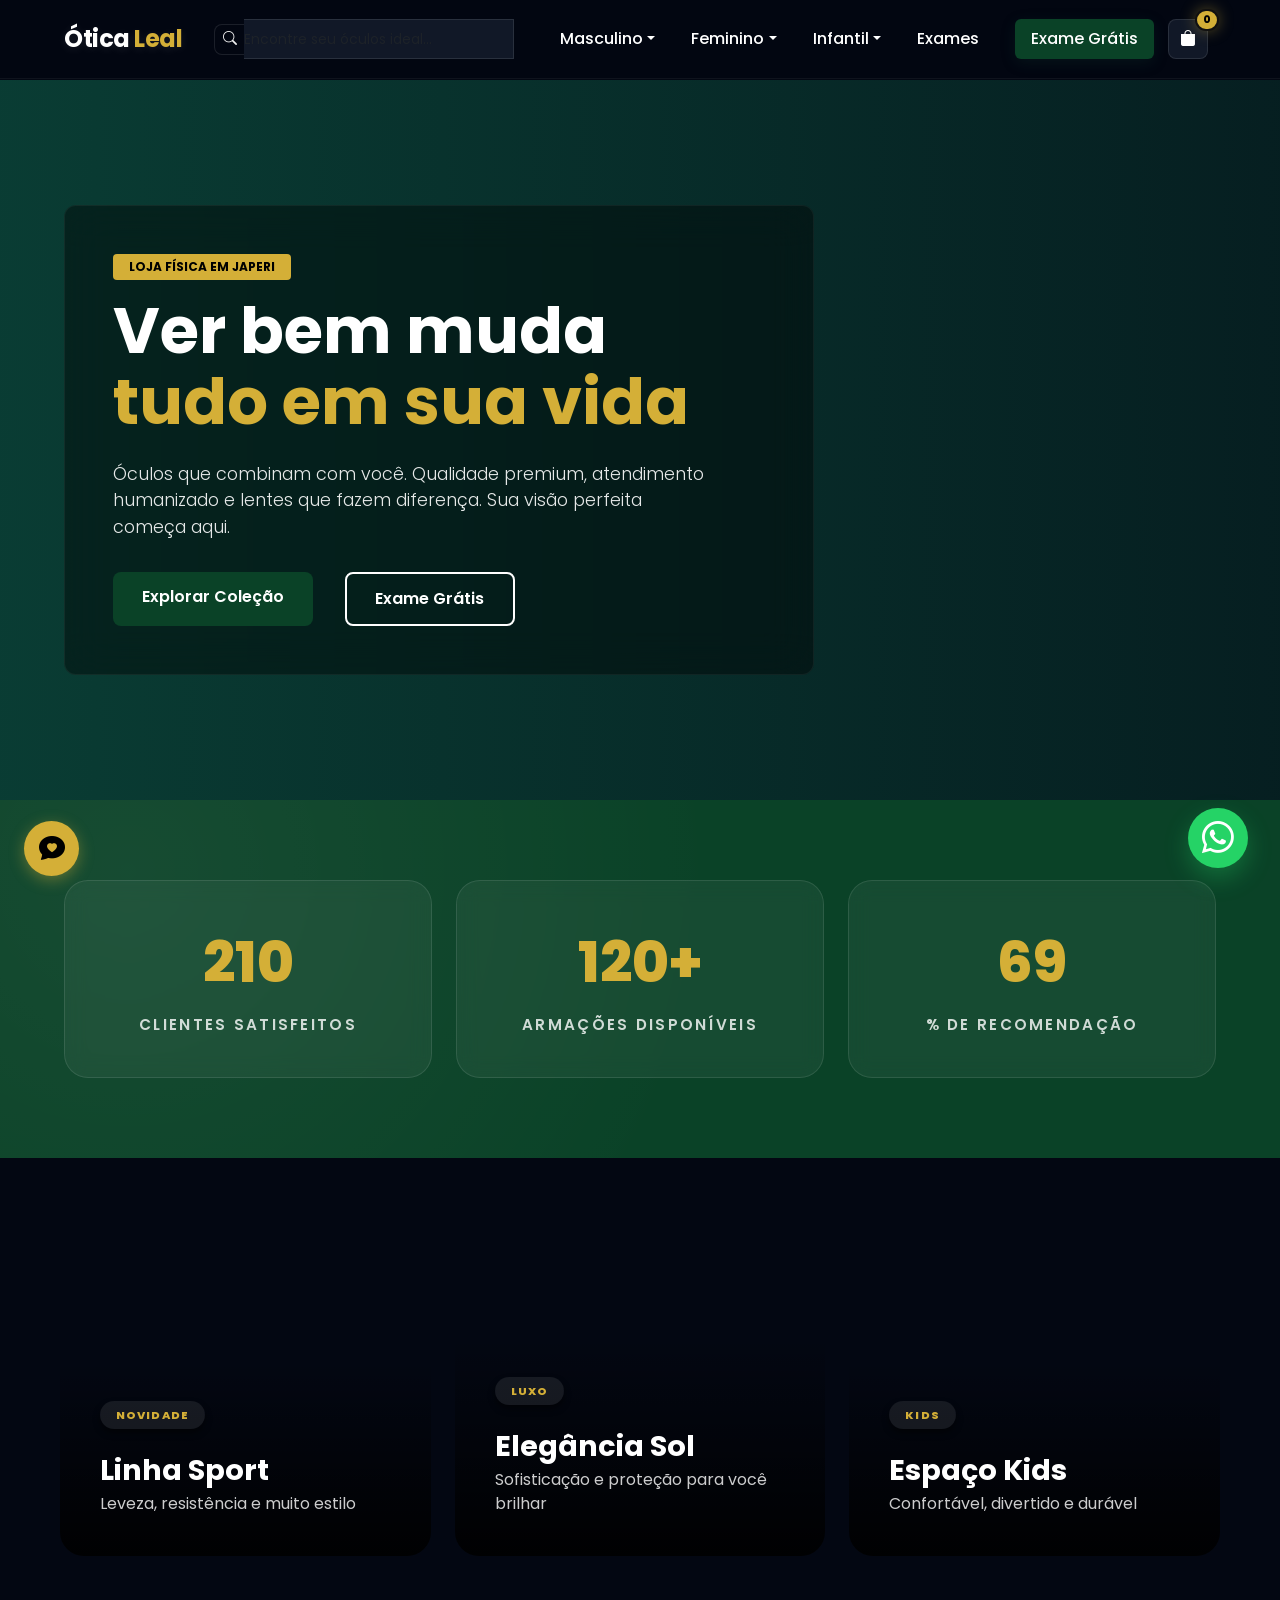
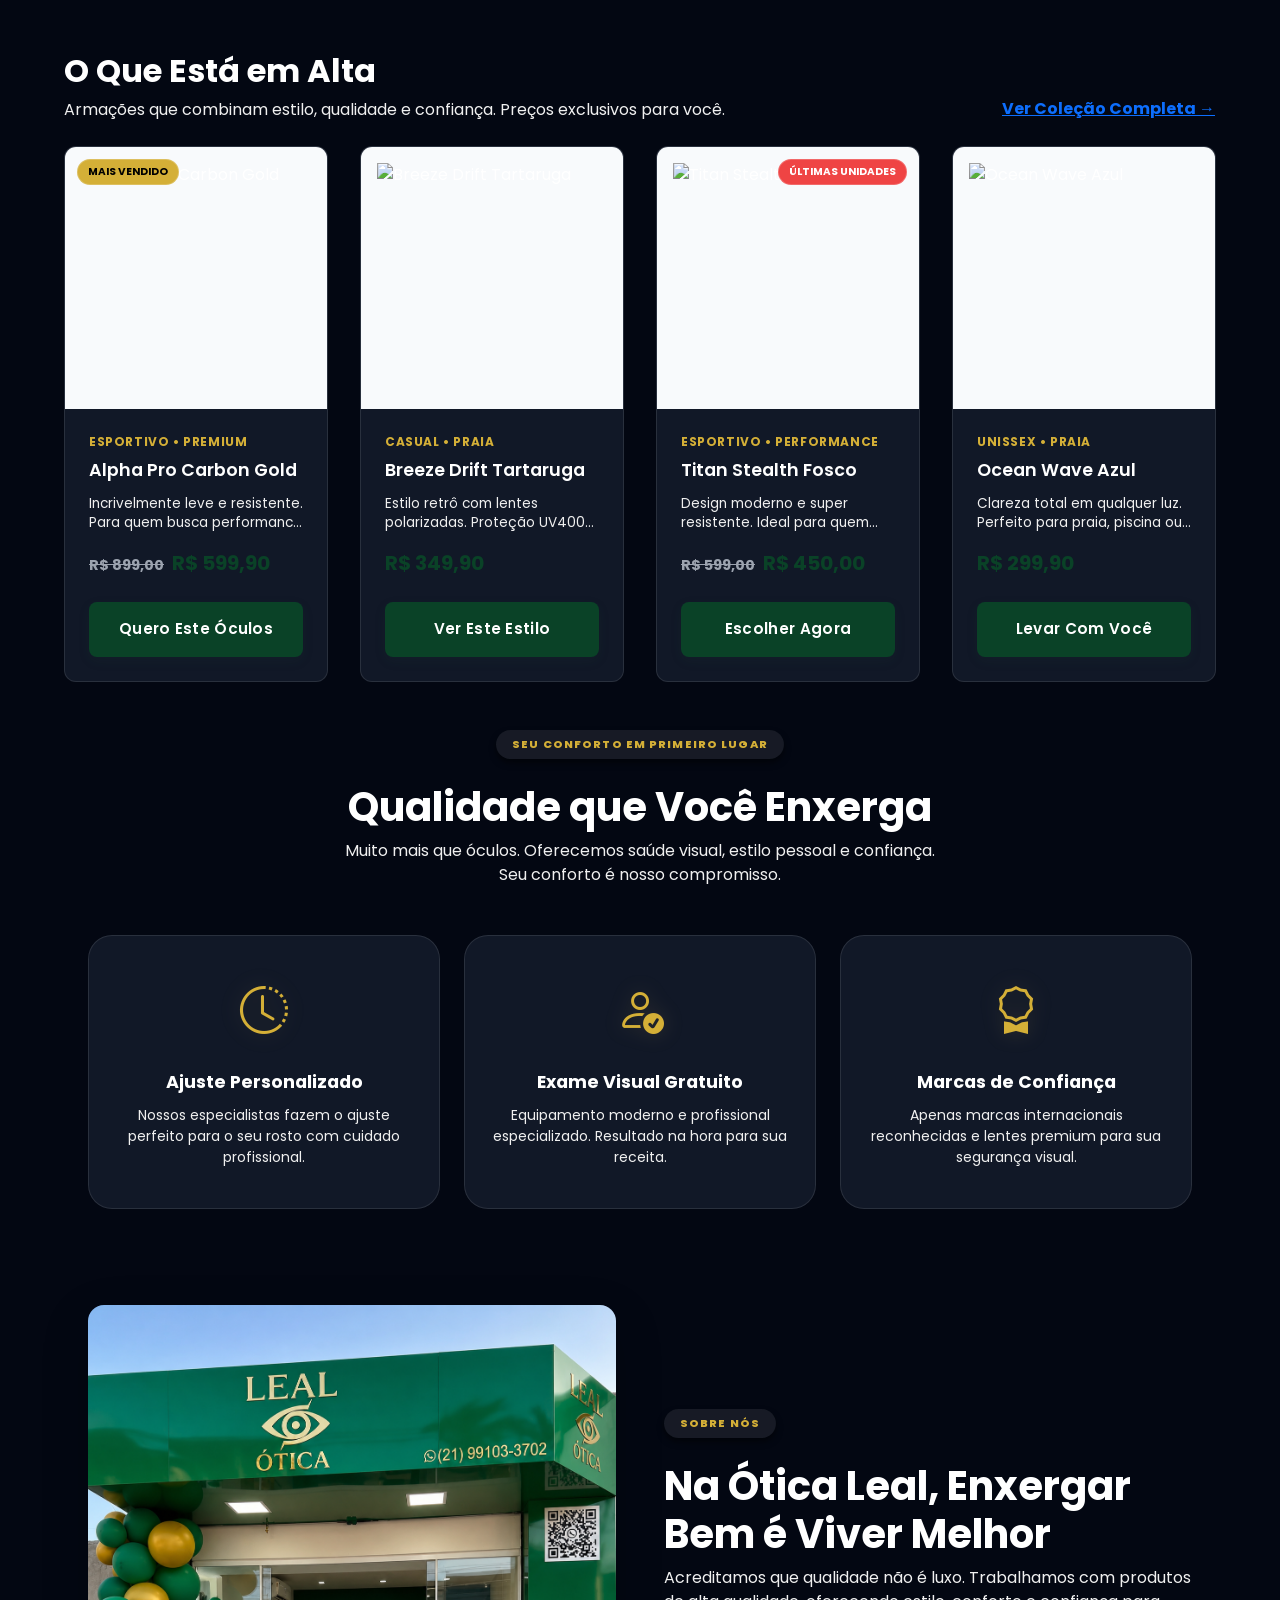
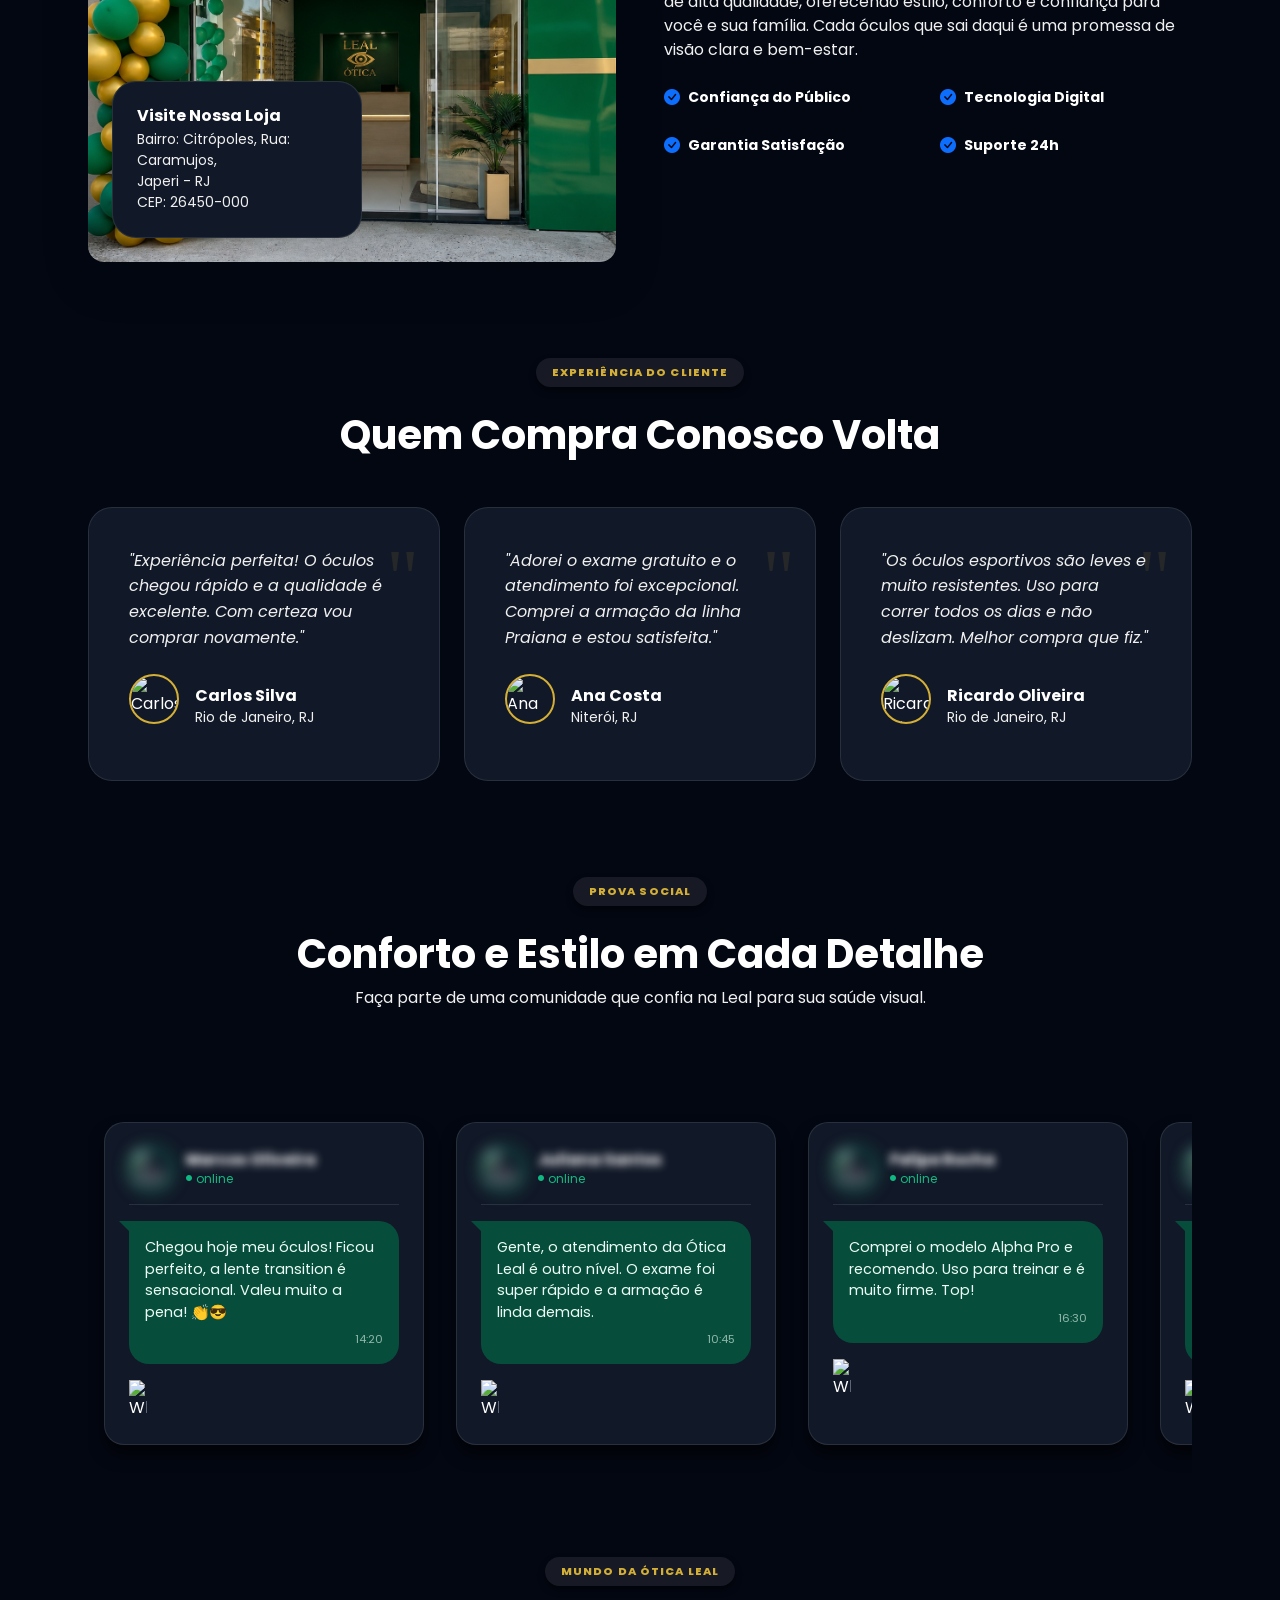
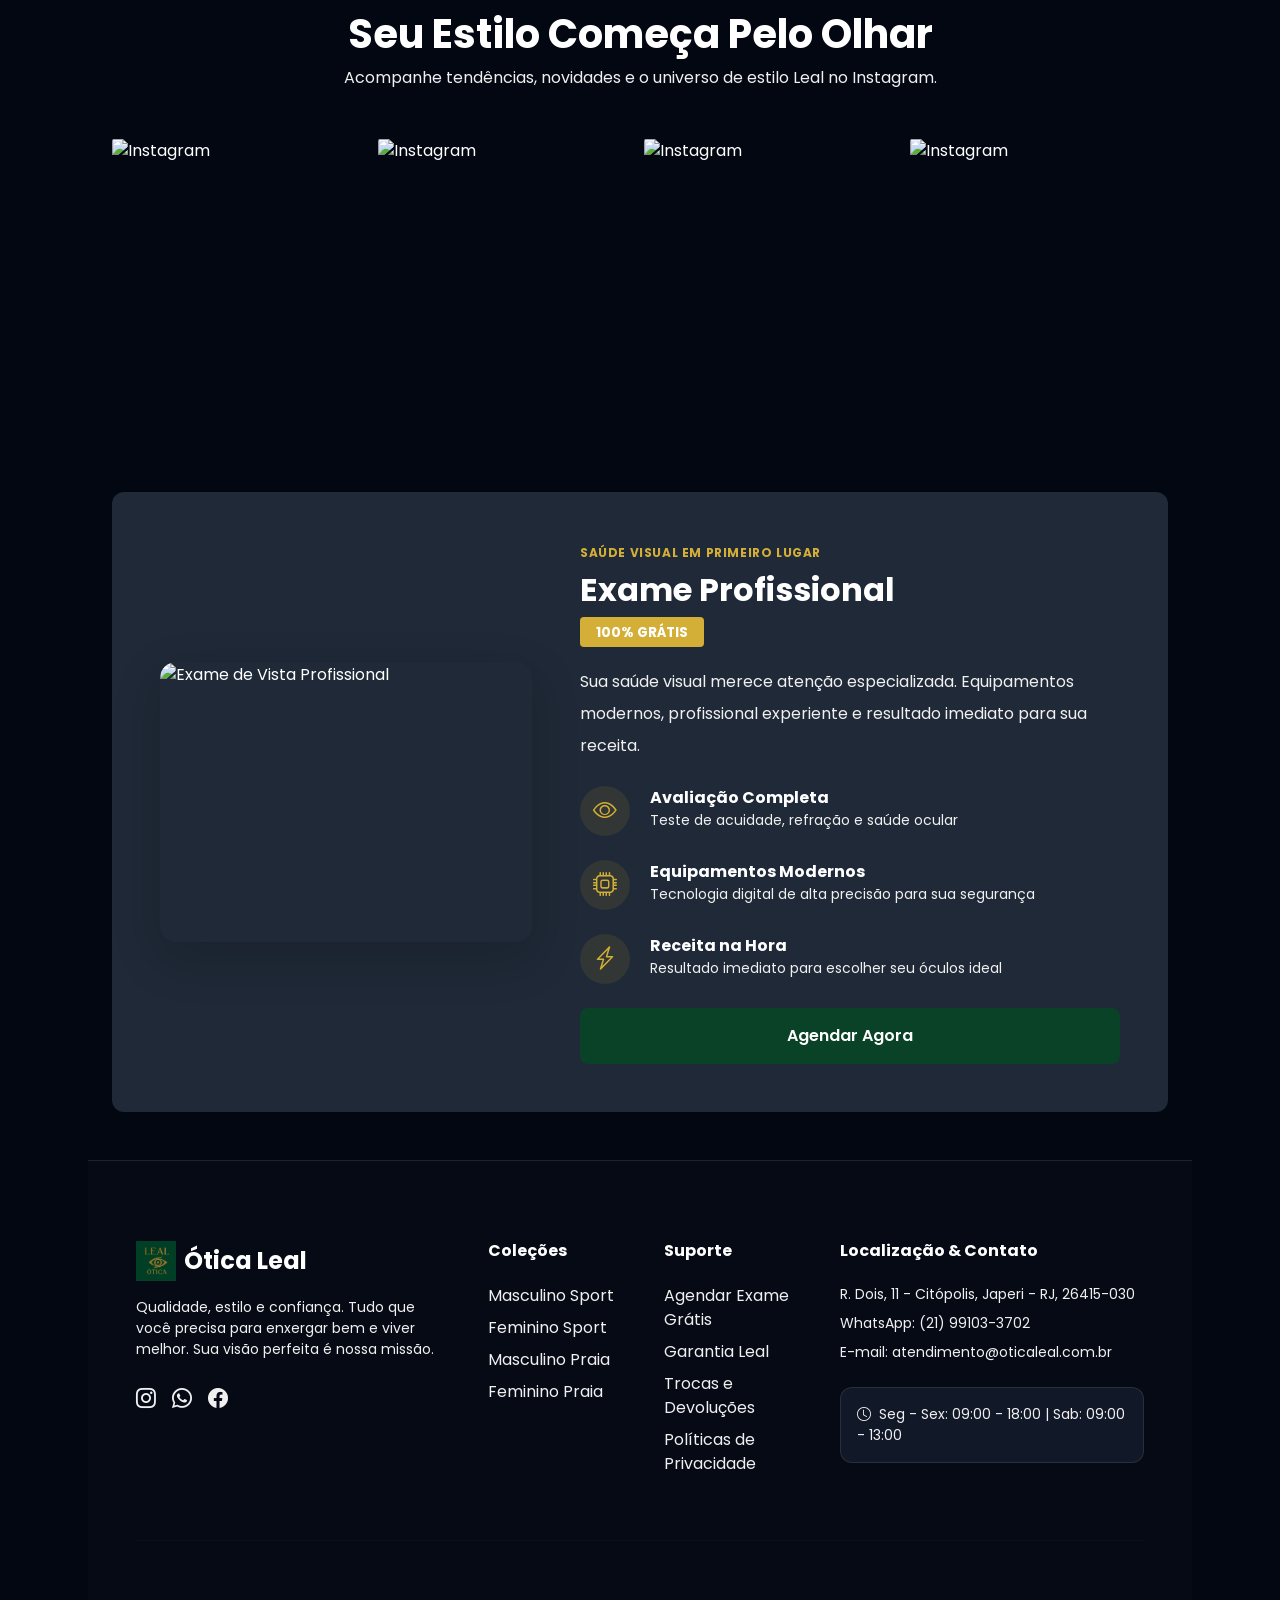
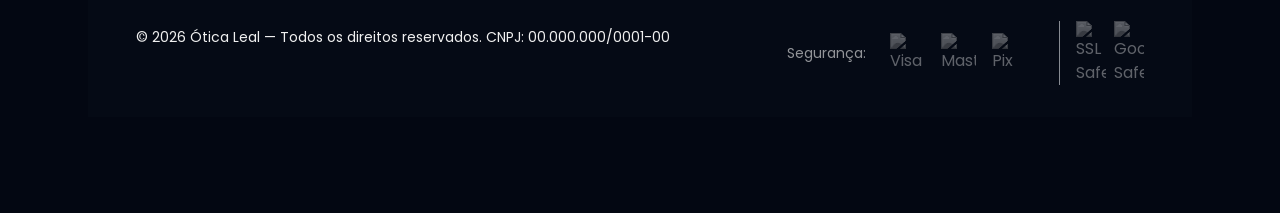
==== commit 4b8212e7: "feat: improve search box layout and enhance footer container styling" ====
--- a/index.html
+++ b/index.html
@@ -45,8 +45,7 @@
             <div class="collapse navbar-collapse" id="navContent">
                 <div class="search-box mx-lg-3 my-3 my-lg-0">
                     <div class="input-group input-group-sm">
-                        <span style="padding: 5px; padding-bottom: 9px; padding-top: 9px; padding-right: 10px;"
-                            class="input-group-text bg-transparent border-end-0"><i
+                        <span class="input-group-text bg-transparent border-end-0"><i
                                 class="bi bi-search text-muted"></i></span>
                         <input type="text" id="searchInput" class="form-control border-start-0 ps-0"
                             placeholder="Encontre seu óculos ideal..." aria-label="Buscar">
@@ -617,7 +616,7 @@
 
             <!-- FOOTER -->
             <footer class="site-footer">
-                <div class="container-fluid px-2 px-md-5">
+                <div class="container px-3 px-md-5">
                     <div class="row g-3 g-md-5">
                         <div class="col-lg-4">
                             <div class="footer-brand d-flex align-items-center gap-2 mb-3">
--- a/Css/Home.css
+++ b/Css/Home.css
@@ -2234,3 +2234,30 @@
 .search-box .form-control {
   height: 40px;
 }
+.search-box {
+  width: 100%;
+}
+
+@media (min-width: 992px) {
+  .search-box {
+    width: 300px;
+  }
+}
+.input-group-text {
+  display: flex;
+  align-items: center;
+}
+.btn-cart {
+  position: relative;
+}
+.security-seals {
+  flex-wrap: wrap;
+}
+.site-footer p {
+  word-break: break-word;
+}
+@media (max-width: 768px) {
+  .whatsapp-float {
+    bottom: 80px;
+  }
+}
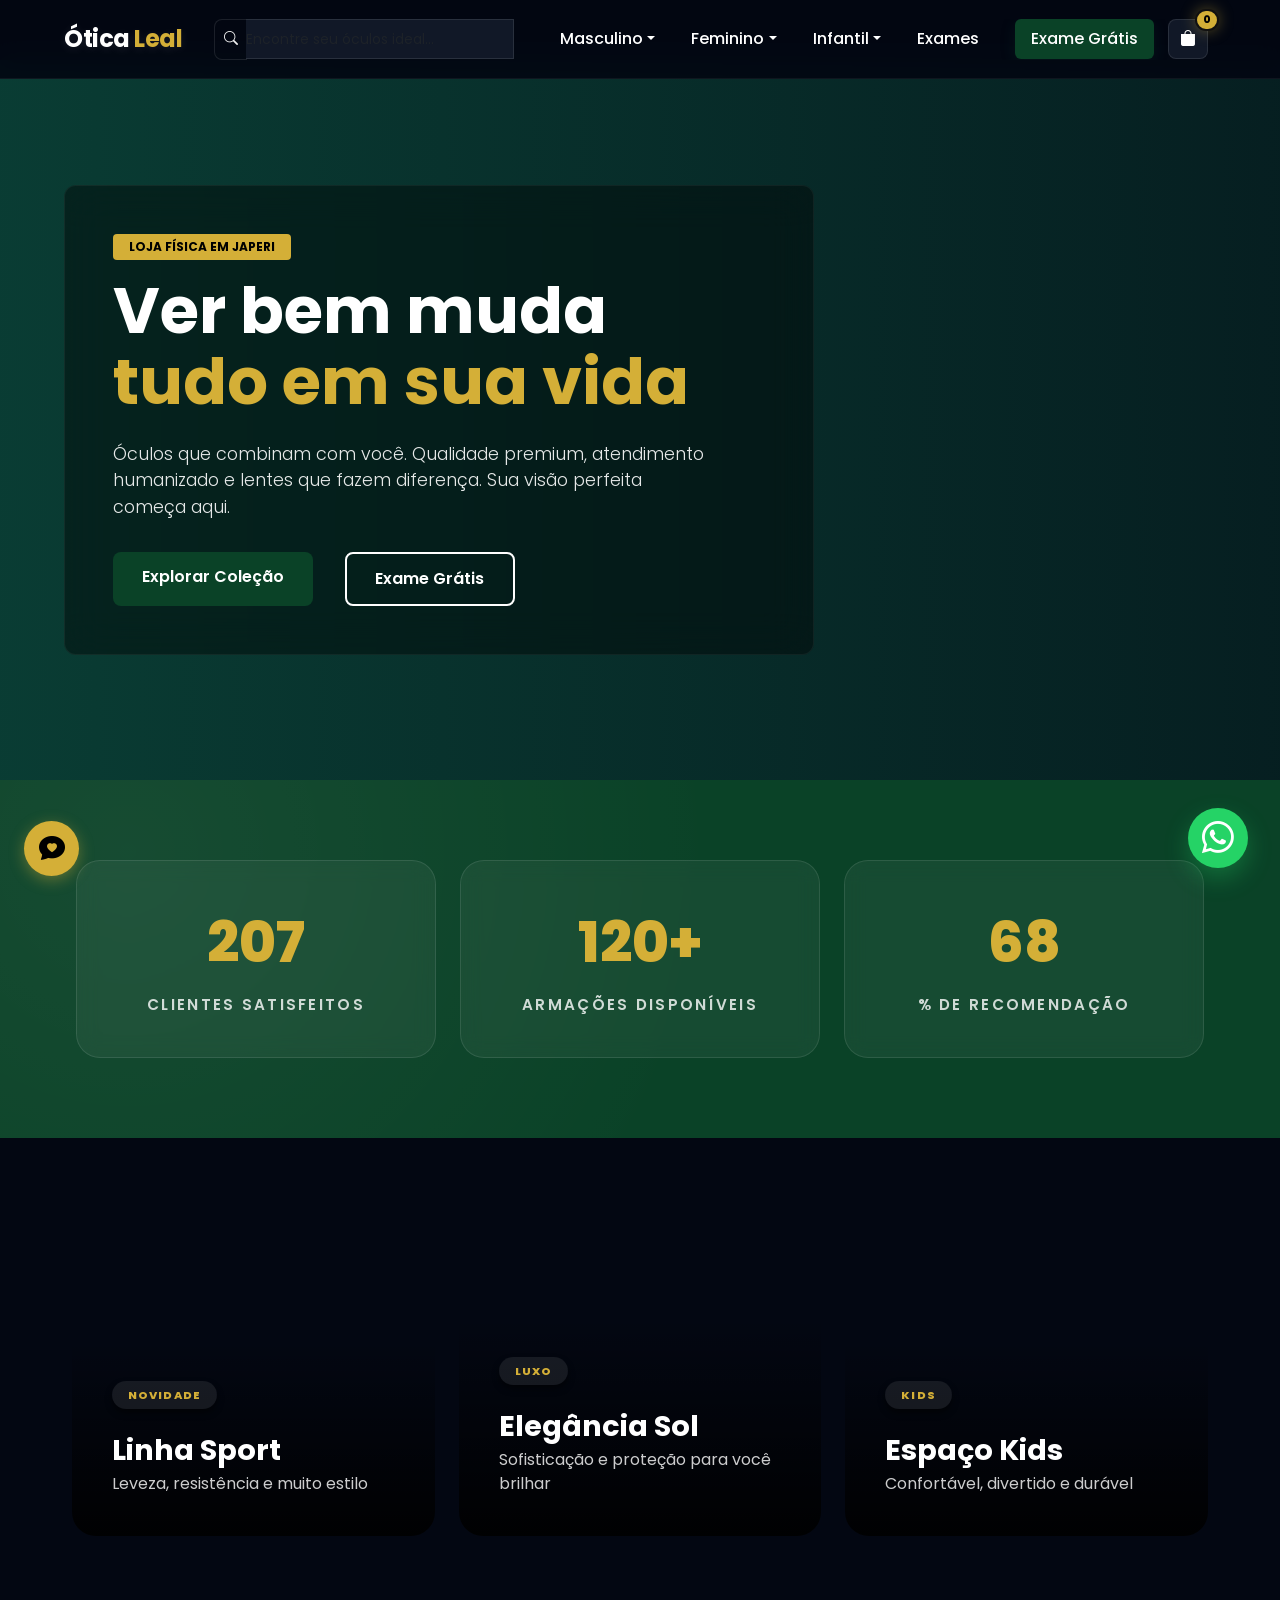
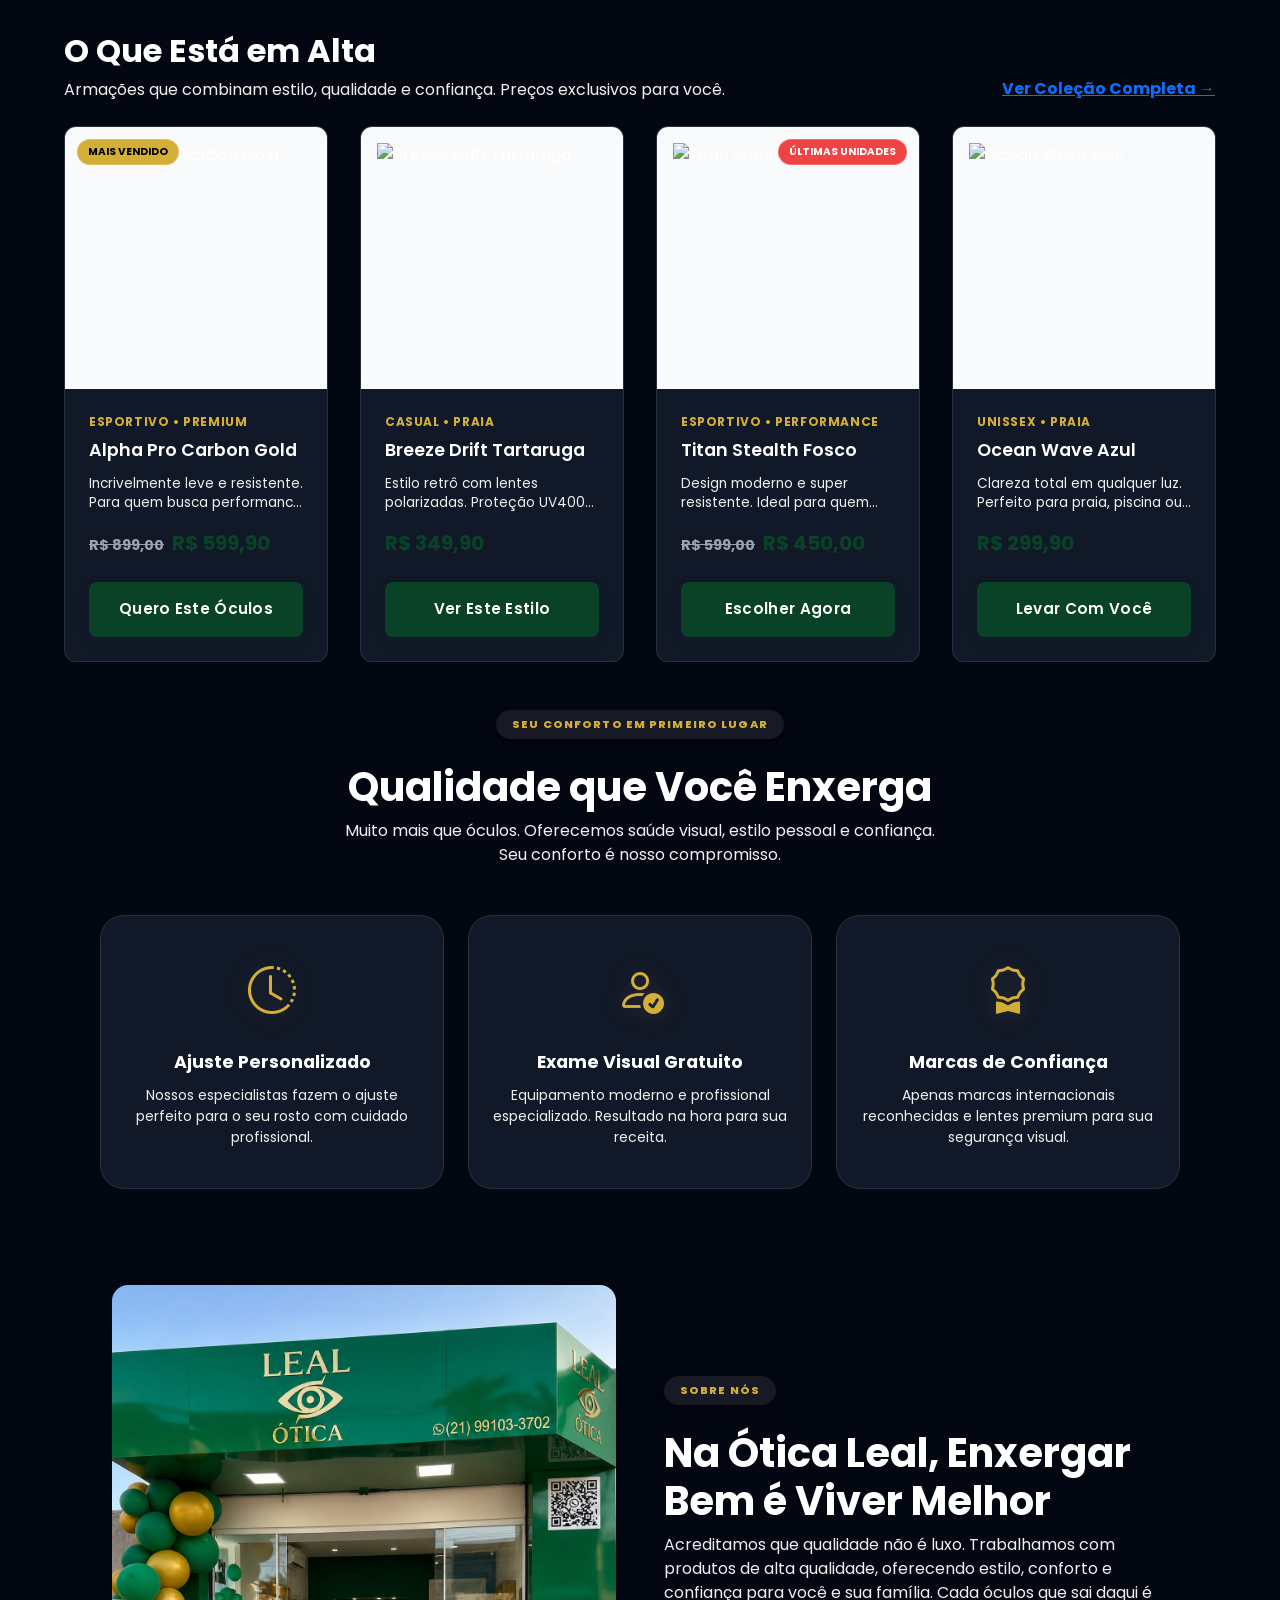
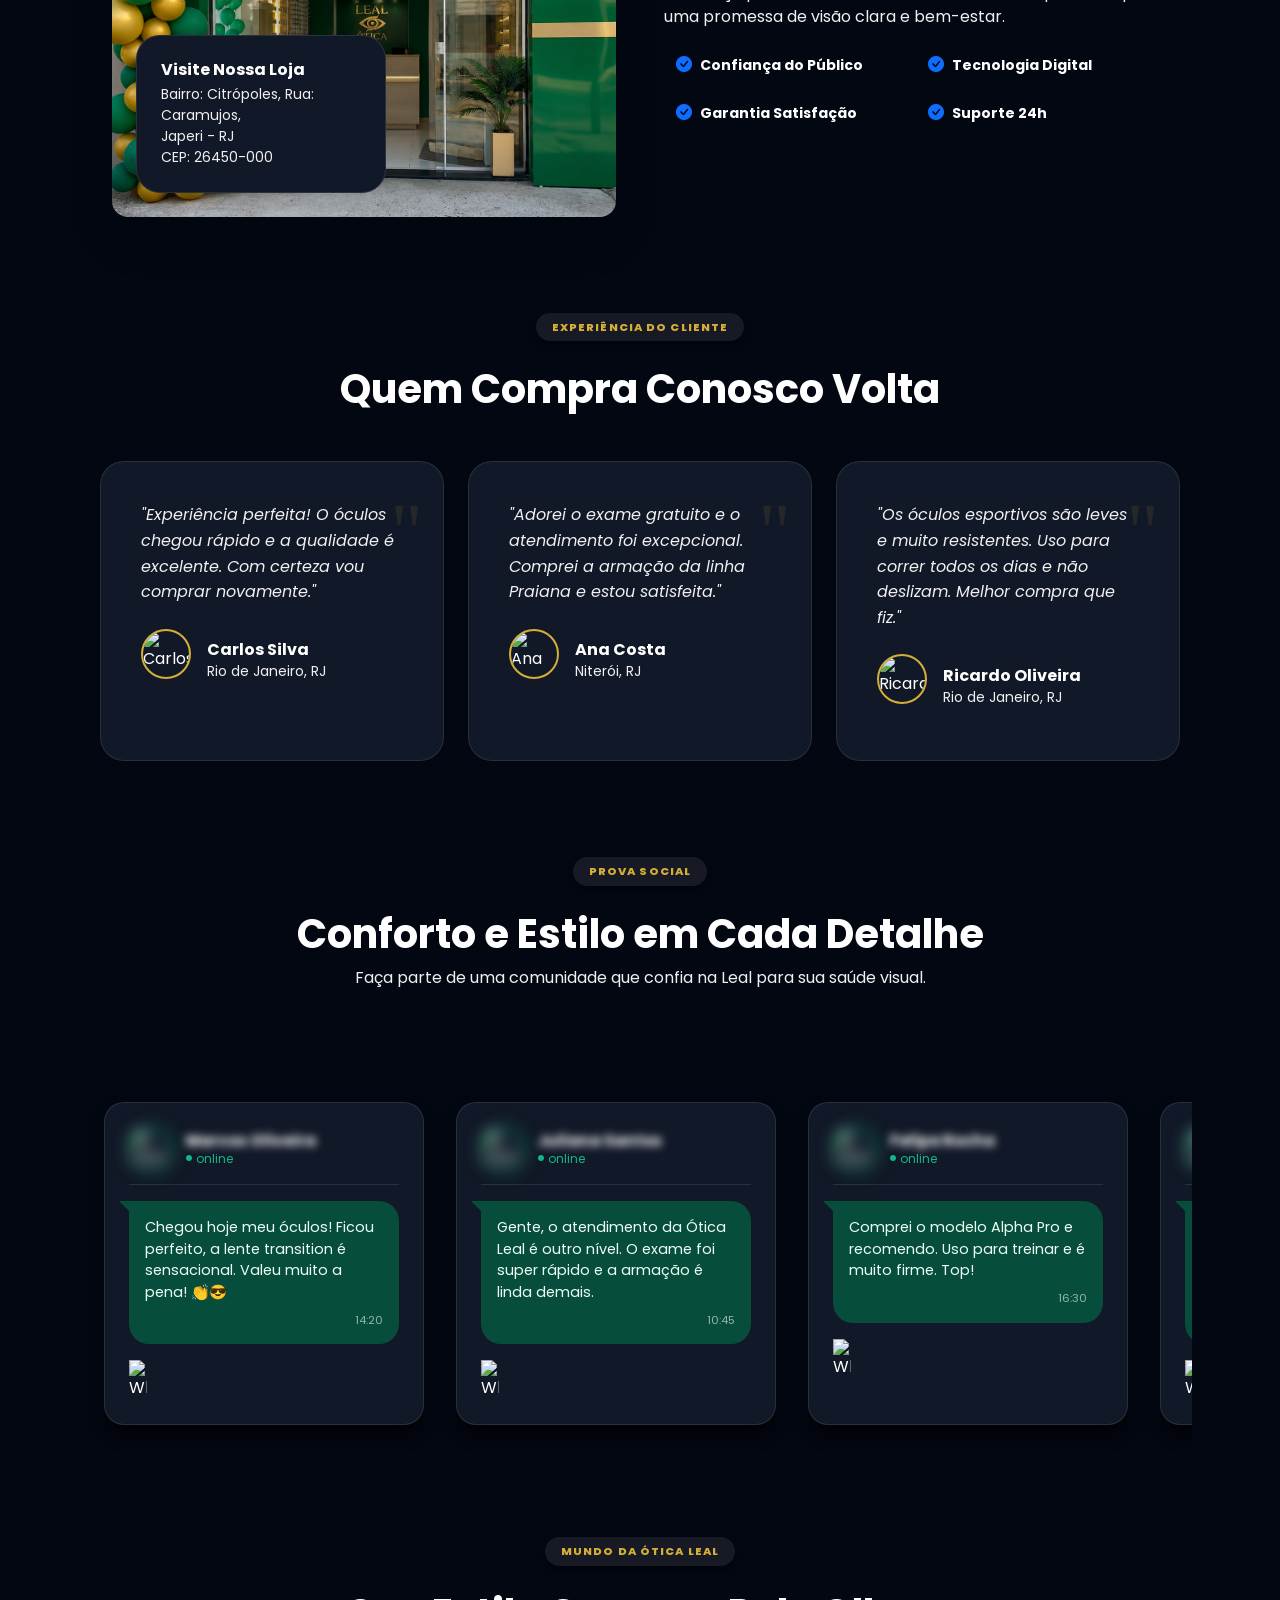
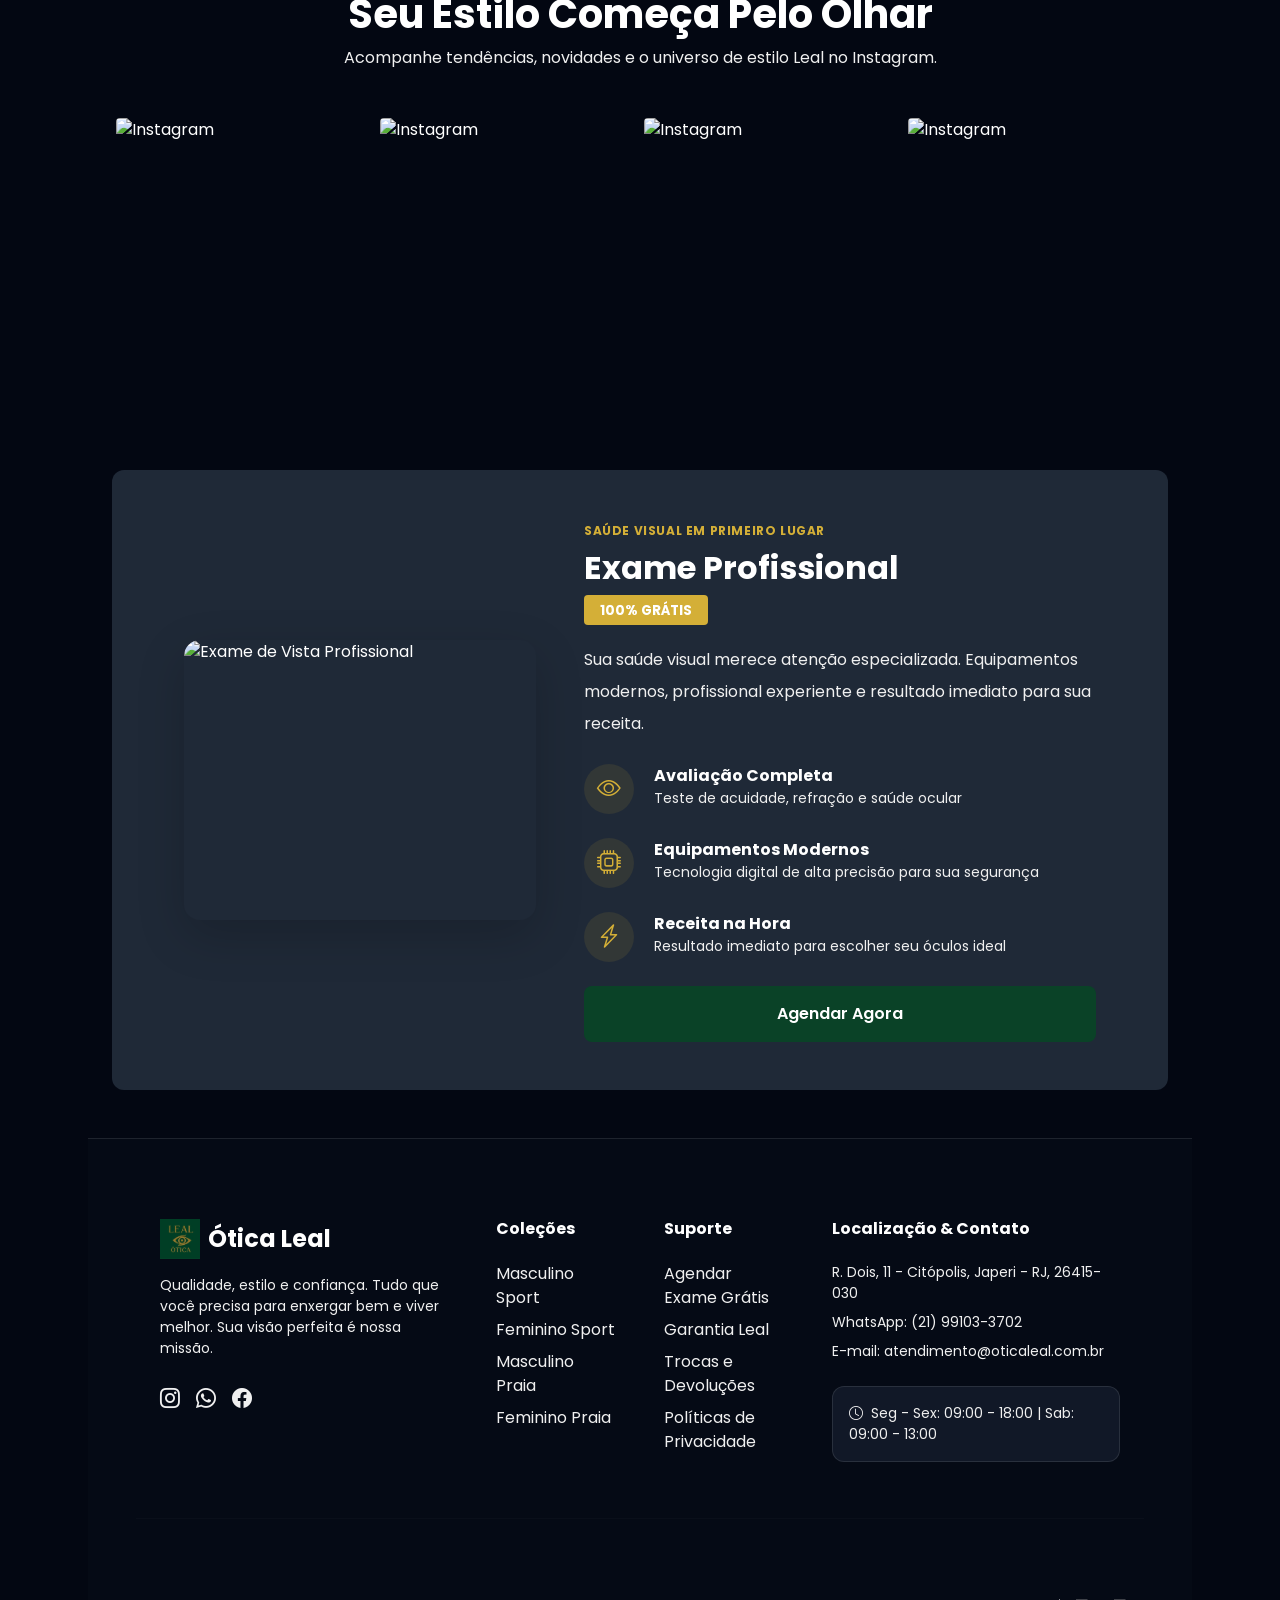
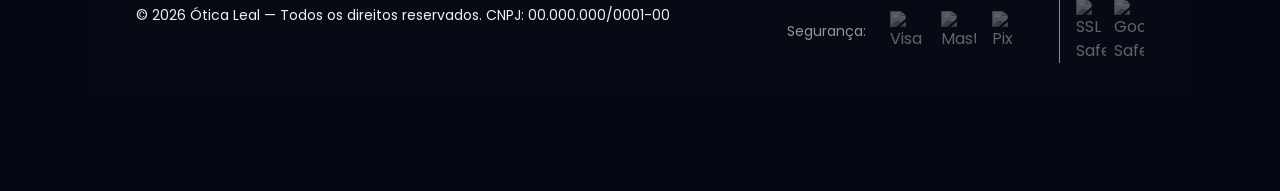
==== commit 542daf02: "fix: adjust padding for search box icon for improved layout" ====
--- a/index.html
+++ b/index.html
@@ -45,7 +45,7 @@
             <div class="collapse navbar-collapse" id="navContent">
                 <div class="search-box mx-lg-3 my-3 my-lg-0">
                     <div class="input-group input-group-sm">
-                        <span class="input-group-text bg-transparent border-end-0"><i
+                        <span style="padding: 9px;" class="input-group-text bg-transparent border-end-0"><i
                                 class="bi bi-search text-muted"></i></span>
                         <input type="text" id="searchInput" class="form-control border-start-0 ps-0"
                             placeholder="Encontre seu óculos ideal..." aria-label="Buscar">
--- a/Css/Home.css
+++ b/Css/Home.css
@@ -2261,3 +2261,143 @@
     bottom: 80px;
   }
 }
+/* =========================================
+   🔥 RESET GLOBAL ANTI-BUG (SCROLL HORIZONTAL)
+========================================= */
+html,
+body {
+  overflow-x: hidden;
+  max-width: 100%;
+}
+
+/* Evita qualquer elemento estourar */
+* {
+  max-width: 100%;
+}
+
+/* =========================================
+   📱 CONTAINER AJUSTADO (MOBILE FIRST)
+========================================= */
+@media (max-width: 768px) {
+  .container,
+  .container-fluid {
+    padding-left: 12px !important;
+    padding-right: 12px !important;
+  }
+
+  /* Remove aquele "efeito caixa" no mobile */
+  section.container,
+  .container {
+    max-width: 100% !important;
+  }
+}
+
+/* =========================================
+   🔥 HERO FIX (navbar overlap)
+========================================= */
+body {
+  padding-top: 80px; /* altura da navbar */
+}
+
+.hero-section {
+  margin-top: -20px;
+}
+
+/* =========================================
+   📦 SEÇÕES GRANDES (EXAMES, HERO, ETC)
+========================================= */
+.exames-section,
+.hero-content-box,
+.glass-card,
+.feature-box {
+  overflow: hidden;
+}
+
+/* =========================================
+   🖼️ IMAGENS RESPONSIVAS (ANTI ESTOURO)
+========================================= */
+img {
+  max-width: 100%;
+  height: auto;
+  display: block;
+}
+
+/* =========================================
+   🚫 CORREÇÃO DO FOOTER (SCROLL BUG)
+========================================= */
+.site-footer {
+  overflow: hidden;
+}
+
+.site-footer .row {
+  margin-left: 0;
+  margin-right: 0;
+}
+
+.site-footer img {
+  max-width: 100%;
+}
+
+/* =========================================
+   📱 MOBILE - SEÇÕES MAIS "GRANDES"
+========================================= */
+@media (max-width: 768px) {
+  /* Seções ocupam mais espaço lateral */
+  .exames-section,
+  .stats-section,
+  .testimonial-card,
+  .glass-card {
+    margin-left: -8px;
+    margin-right: -8px;
+    border-radius: 12px;
+  }
+
+  /* Imagem da loja maior */
+  #sobre img {
+    width: 100%;
+    height: auto;
+    transform: scale(1.05);
+  }
+}
+
+/* =========================================
+   🧠 NAVBAR BUG FIX
+========================================= */
+.navbar .container {
+  overflow: visible;
+}
+
+.navbar-collapse {
+  overflow: hidden;
+}
+
+/* Remove quebra estranha */
+.navbar-nav {
+  flex-wrap: wrap;
+}
+
+/* =========================================
+   🔍 SEARCH BOX BUG (ALINHAMENTO)
+========================================= */
+.search-box .input-group-text {
+  display: flex;
+  align-items: center;
+  justify-content: center;
+}
+
+/* =========================================
+   🚫 ELEMENTOS QUE CAUSAM OVERFLOW
+========================================= */
+.row {
+  margin-left: 0 !important;
+  margin-right: 0 !important;
+}
+
+/* =========================================
+   📱 MOBILE NAV SAFE AREA
+========================================= */
+.mobile-bottom-nav {
+  width: 100%;
+  left: 0;
+  right: 0;
+}
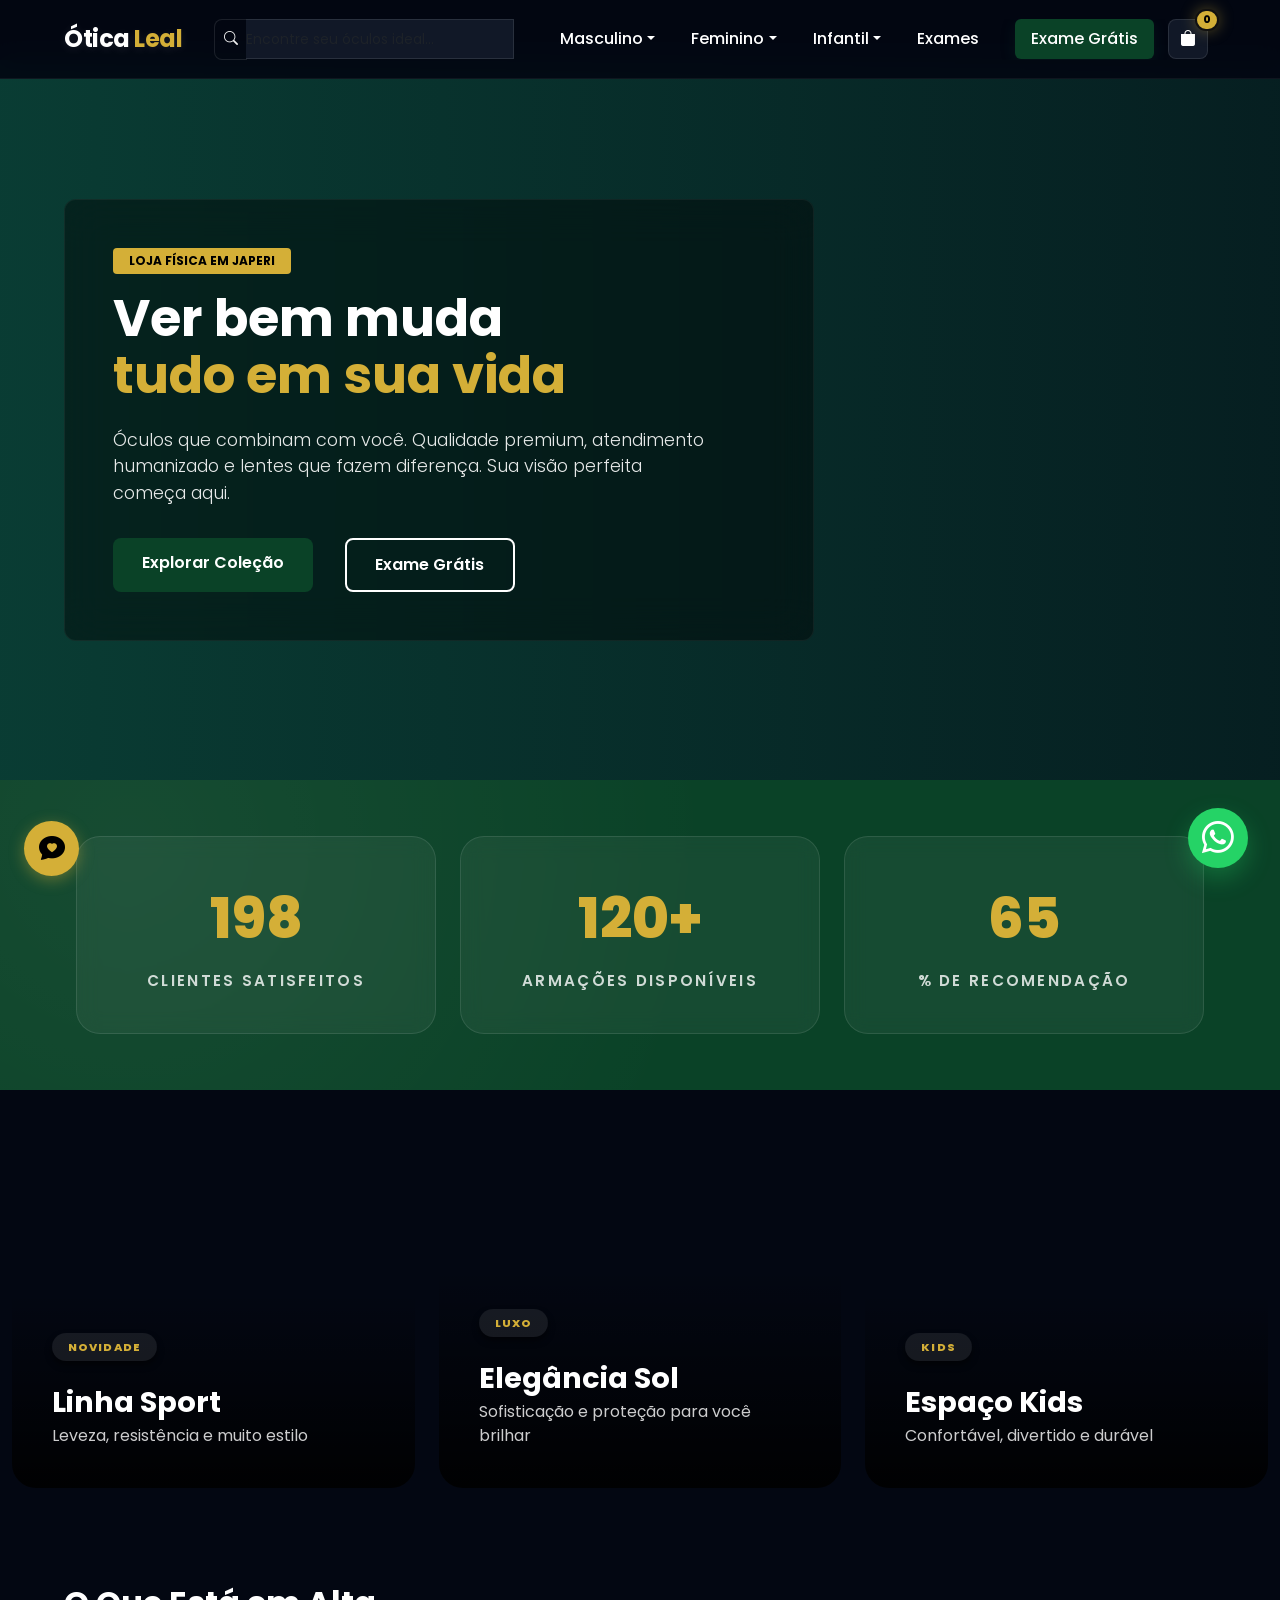
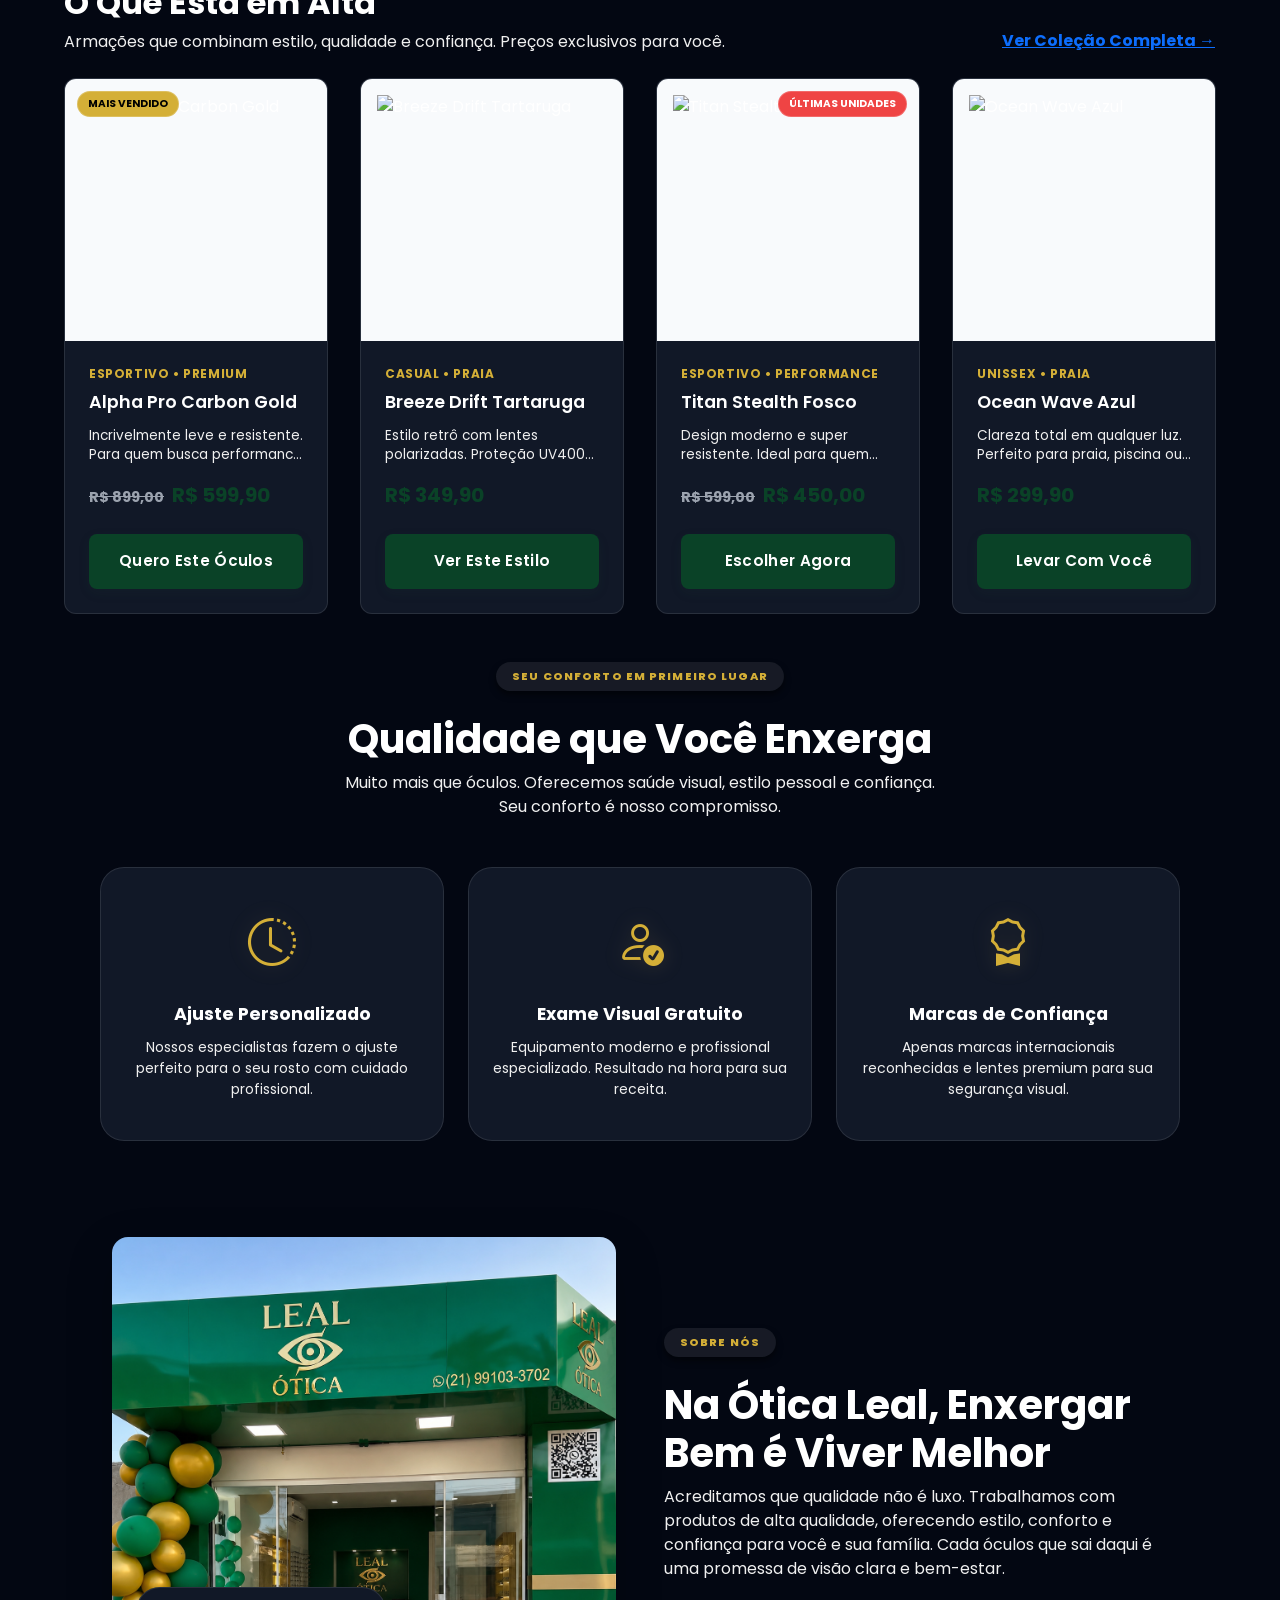
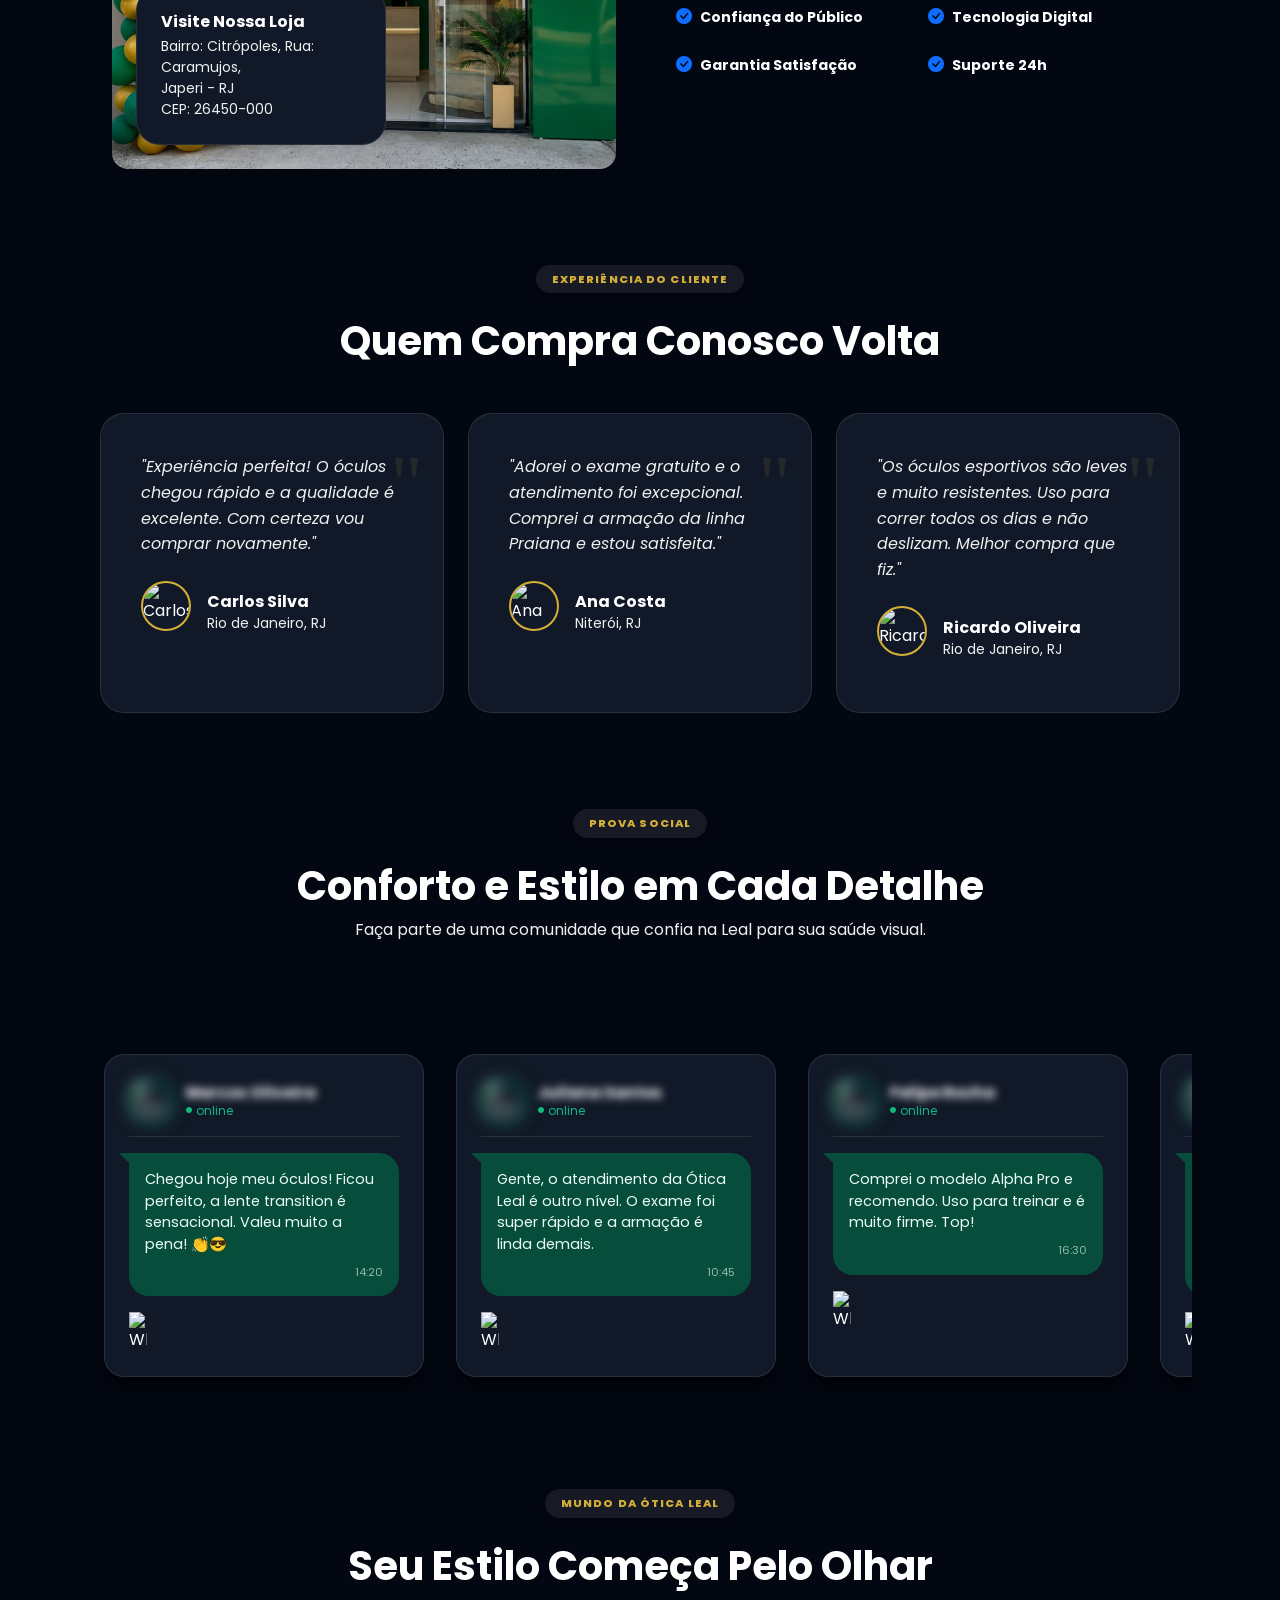
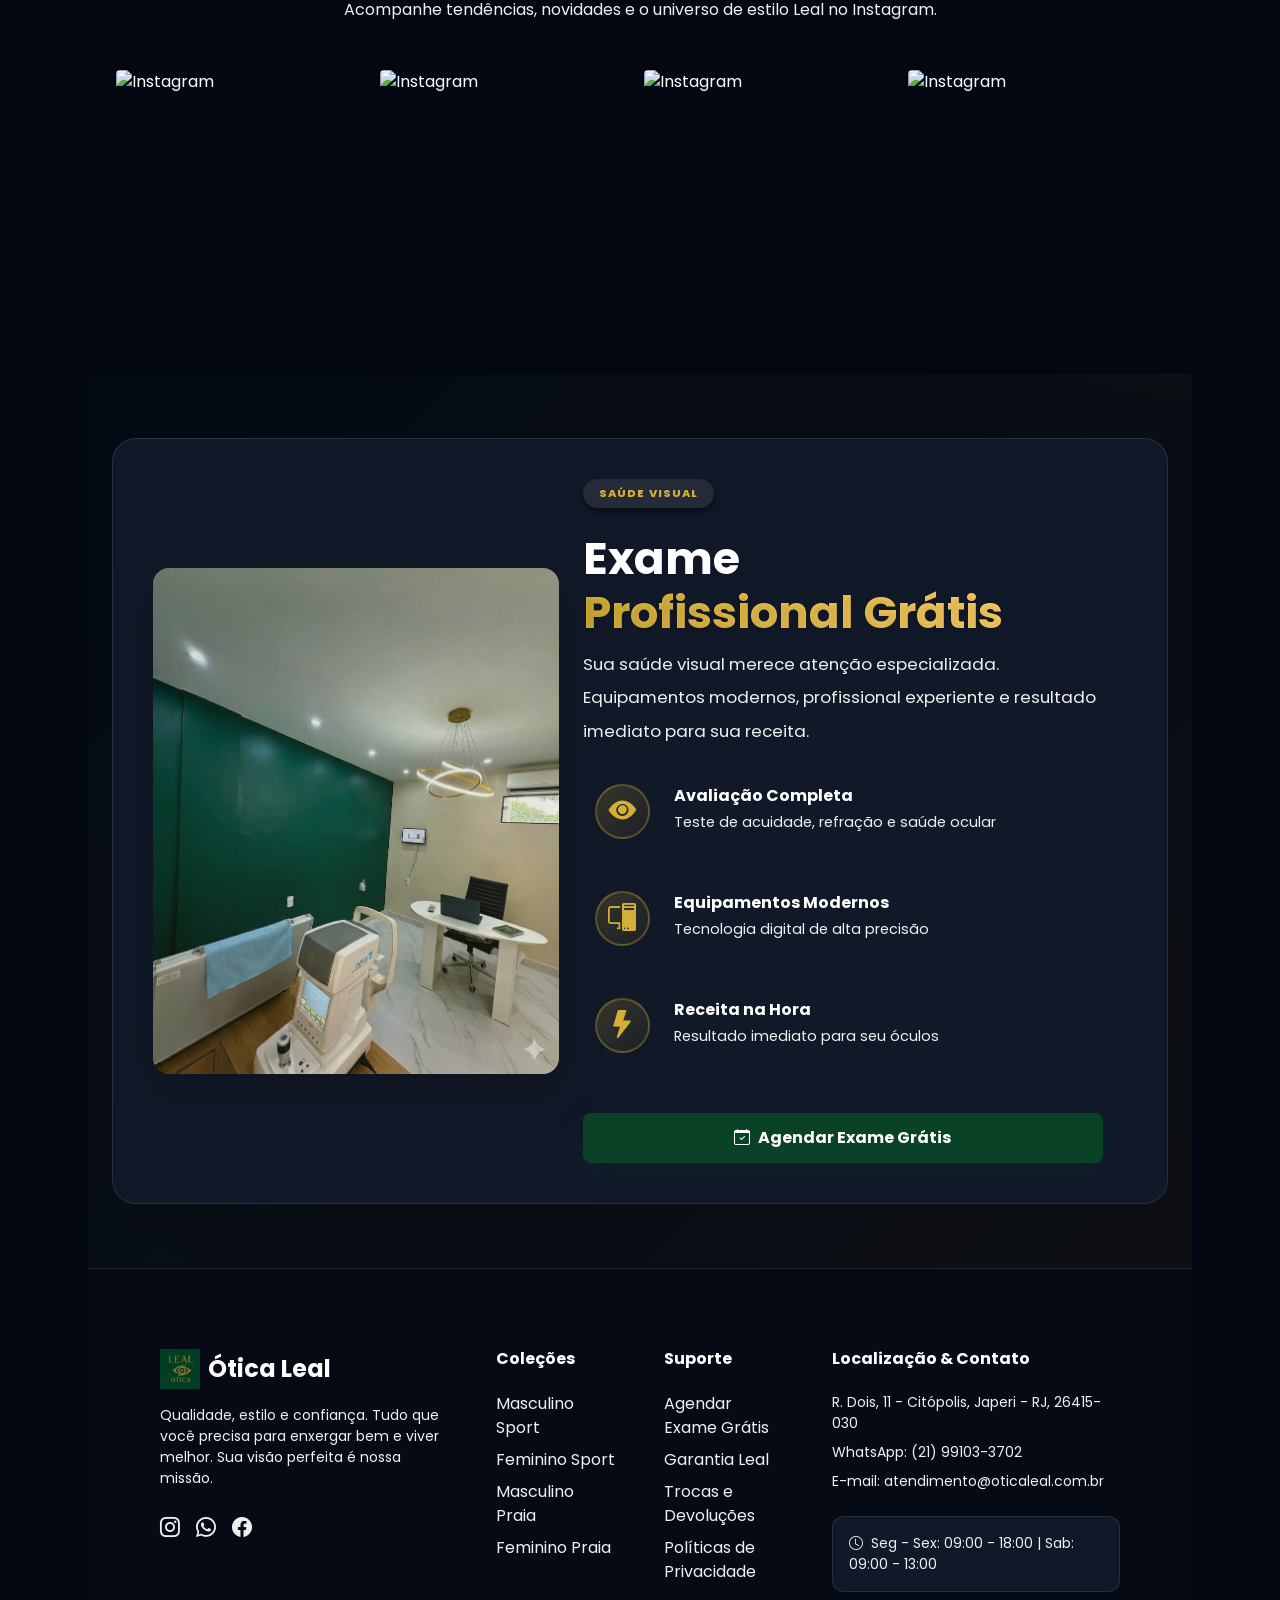
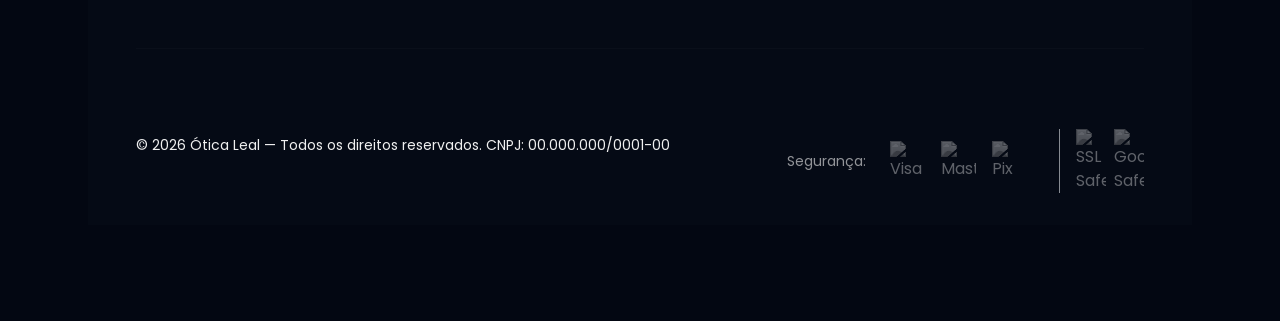
==== commit fe079b27: "Refactor code structure for improved readability and maintainability Co-authored-by: Copilot <copilo" ====
--- a/index.html
+++ b/index.html
@@ -3,7 +3,7 @@
 
 <head>
     <meta charset="UTF-8">
-    <meta name="viewport" content="width=device-width, initial-scale=1.0">
+    <meta name="viewport" content="width=device-width, initial-scale=1.0, viewport-fit=cover">
     <meta name="description"
         content="Ótica Leal — Sua loja de óculos no Rio de Janeiro. Armações masculinas, femininas e infantis com os melhores preços.">
     <title>Ótica Leal — Qualidade e Estilo para sua Visão</title>
@@ -561,54 +561,64 @@
             </section>
 
             <!-- SEÇÃO EXAMES -->
-            <section id="exames" class="container px-2 px-sm-3 px-md-4 mt-5 mb-5">
-                <div class="exames-section p-3 p-sm-4 p-md-5 reveal">
-                    <div class="row align-items-center g-4 g-lg-5">
-                        <div class="col-lg-5 mb-3 mb-lg-0">
-                            <div class="exame-img-container rounded-4 overflow-hidden shadow-lg"
-                                style="max-height: 400px;">
-                                <img src="https://images.unsplash.com/photo-1579684385127-1ef15d508118?w=800&q=80"
-                                    alt="Exame de Vista Profissional" class="img-fluid w-100 h-100"
-                                    style="object-fit: cover;">
-                            </div>
-                        </div>
-                        <div class="col-lg-7">
-                            <span class="product-category mb-2 d-inline-block">Saúde Visual em Primeiro Lugar</span>
-                            <h2 class="fw-bold mb-3 lh-sm">Exame Profissional <br class="d-none d-sm-block"><span
-                                    class="badge-free d-inline-block mt-2 mt-sm-0">100% GRÁTIS</span></h2>
-                            <p class="text-secondary mb-4 lh-lg">Sua saúde visual merece atenção especializada.
-                                Equipamentos modernos, profissional experiente e resultado imediato para sua receita.
-                            </p>
-
-                            <div class="benefits-list mb-4">
-                                <div class="benefit-item">
-                                    <div class="benefit-icon flex-shrink-0"><i class="bi bi-eye"></i></div>
-                                    <div class="flex-grow-1">
-                                        <strong class="d-block">Avaliação Completa</strong>
-                                        <small class="text-muted d-block">Teste de acuidade, refração e saúde
-                                            ocular</small>
+            <section id="exames" class="exames-hero-section py-5">
+                <div class="container">
+                    <div class="exames-wrapper glass-card reveal">
+                        <div class="row align-items-center g-4 g-lg-0">
+                            <div class="col-lg-5 col-md-6">
+                                <div class="exame-image-box">
+                                    <div class="exame-img-container rounded-4 overflow-hidden shadow-lg h-100">
+                                        <img src="./images/Foto-laboratório.jpg" alt="Exame de Vista Profissional"
+                                            class="img-fluid w-100 h-100" style="object-fit: cover;">
+                                        <div class="exame-overlay"></div>
                                     </div>
                                 </div>
-                                <div class="benefit-item">
-                                    <div class="benefit-icon flex-shrink-0"><i class="bi bi-cpu"></i></div>
-                                    <div class="flex-grow-1">
-                                        <strong class="d-block">Equipamentos Modernos</strong>
-                                        <small class="text-muted d-block">Tecnologia digital de alta precisão para sua
-                                            segurança</small>
+                            </div>
+                            <div class="col-lg-7 col-md-6">
+                                <div class="exame-content px-3 px-md-4">
+                                    <span class="small-tag">Saúde Visual</span>
+                                    <h2 class="fw-bold mb-2">Exame <span class="accent-text">Profissional Grátis</span>
+                                    </h2>
+                                    <p class="text-secondary mb-4 lh-lg">Sua saúde visual merece atenção especializada.
+                                        Equipamentos modernos, profissional experiente e resultado imediato para sua
+                                        receita.</p>
+
+                                    <div class="benefits-list mb-5">
+                                        <div class="benefit-item">
+                                            <div class="benefit-icon flex-shrink-0"><i class="bi bi-eye-fill"></i></div>
+                                            <div class="flex-grow-1">
+                                                <strong class="d-block">Avaliação Completa</strong>
+                                                <small class="text-muted d-block">Teste de acuidade, refração e saúde
+                                                    ocular</small>
+                                            </div>
+                                        </div>
+                                        <div class="benefit-item">
+                                            <div class="benefit-icon flex-shrink-0"><i class="bi bi-pc-display"></i>
+                                            </div>
+                                            <div class="flex-grow-1">
+                                                <strong class="d-block">Equipamentos Modernos</strong>
+                                                <small class="text-muted d-block">Tecnologia digital de alta
+                                                    precisão</small>
+                                            </div>
+                                        </div>
+                                        <div class="benefit-item">
+                                            <div class="benefit-icon flex-shrink-0"><i class="bi bi-lightning-fill"></i>
+                                                <br>
+                                            </div>
+                                            <div class="flex-grow-1">
+                                                <strong class="d-block">Receita na Hora</strong>
+                                                <small class="text-muted d-block">Resultado imediato para seu
+                                                    óculos</small>
+                                            </div>
+                                        </div>
                                     </div>
+
+                                    <button class="btn btn-hero-primary btn-lg w-100 btn-exame fw-bold"
+                                        data-bs-toggle="modal" data-bs-target="#modalAgendamento">
+                                        <i class="bi bi-calendar-check me-2"></i>Agendar Exame Grátis
+                                    </button>
                                 </div>
-                                <div class="benefit-item">
-                                    <div class="benefit-icon flex-shrink-0"><i class="bi bi-lightning-charge"></i></div>
-                                    <div class="flex-grow-1">
-                                        <strong class="d-block">Receita na Hora</strong>
-                                        <small class="text-muted d-block">Resultado imediato para escolher seu óculos
-                                            ideal</small>
-                                    </div>
-                                </div>
-                            </div>
-
-                            <button class="btn btn-hero-primary px-4 px-md-5 py-2 py-md-3 w-100 w-md-auto"
-                                data-bs-toggle="modal" data-bs-target="#modalAgendamento">Agendar Agora</button>
+                            </div>
                         </div>
                     </div>
                 </div>
--- a/Css/Home.css
+++ b/Css/Home.css
@@ -128,7 +128,7 @@
   border: 1px solid rgba(255, 255, 255, 0.05);
 }
 
-/* ---- PREMIUM FEATURE BOXES ---- */
+/* Premium FEATURE BOXES ---- */
 .feature-box {
   position: relative;
   display: block;
@@ -139,6 +139,18 @@
   overflow: hidden;
   transition: all 0.5s var(--ease);
   text-decoration: none;
+}
+
+@media (max-width: 768px) {
+  .feature-box {
+    height: 280px;
+  }
+}
+
+@media (max-width: 576px) {
+  .feature-box {
+    height: 240px;
+  }
 }
 
 .feature-box:hover {
@@ -209,6 +221,7 @@
     color 0.3s ease;
   -webkit-font-smoothing: antialiased;
   overflow-x: hidden;
+  max-width: 100vw;
 }
 
 .navbar-brand {
@@ -373,6 +386,21 @@
   }
 }
 
+.container-fluid {
+  overflow-x: hidden;
+  max-width: 100% !important;
+  width: 100%;
+  margin: 0 !important;
+  padding-left: 0 !important;
+  padding-right: 0 !important;
+}
+
+@media (max-width: 768px) {
+  .container-fluid {
+    padding: 0 !important;
+  }
+}
+
 /* ================================================
    NAVBAR
    ================================================ */
@@ -575,7 +603,7 @@
 }
 
 .hero-section h1 {
-  font-size: clamp(2.5rem, 5vw, 4rem);
+  font-size: clamp(1.75rem, 4vw, 3.8rem);
   font-weight: 800;
   line-height: 1.1;
   margin-bottom: 1.5rem;
@@ -969,106 +997,407 @@
 /* ================================================
    EXAMES SECTION
    ================================================ */
-.exames-section {
-  background: var(--bg-elevated);
-  border-radius: var(--radius);
-  margin: 2rem 0;
+.exames-hero-section {
+  background: linear-gradient(
+    135deg,
+    rgba(10, 66, 55, 0.05) 0%,
+    rgba(212, 175, 55, 0.05) 100%
+  );
+  position: relative;
   overflow: hidden;
-}
-
-.exame-img {
-  width: 100%;
+  padding: 4rem 0 !important;
+}
+
+.exames-hero-section::before {
+  content: "";
+  position: absolute;
+  top: -50%;
+  right: -20%;
+  width: 500px;
+  height: 500px;
+  background: radial-gradient(
+    circle,
+    rgba(212, 175, 55, 0.08) 0%,
+    transparent 70%
+  );
+  border-radius: 50%;
+  pointer-events: none;
+}
+
+.exames-hero-section::after {
+  content: "";
+  position: absolute;
+  bottom: -30%;
+  left: -15%;
+  width: 400px;
+  height: 400px;
+  background: radial-gradient(
+    circle,
+    rgba(10, 66, 55, 0.08) 0%,
+    transparent 70%
+  );
+  border-radius: 50%;
+  pointer-events: none;
+}
+
+.exames-wrapper {
+  background: rgba(255, 255, 255, 0.04);
+  backdrop-filter: blur(20px);
+  border: 1px solid rgba(212, 175, 55, 0.2);
+  border-radius: 24px;
+  padding: 2.5rem;
+  position: relative;
+  z-index: 1;
+  transition: all 0.5s var(--ease);
+  overflow: hidden;
+}
+
+.exames-wrapper:hover {
+  border-color: rgba(212, 175, 55, 0.4);
+  background: rgba(255, 255, 255, 0.06);
+  box-shadow: 0 20px 60px rgba(212, 175, 55, 0.1);
+}
+
+.exame-image-box {
+  position: relative;
   height: 100%;
-  min-height: 300px;
-  object-fit: cover;
+  min-height: 380px;
 }
 
 .exame-img-container {
-  width: 100%;
+  position: relative;
+  overflow: hidden;
   height: 100%;
-  min-height: 280px;
-  overflow: hidden;
+  border-radius: 20px;
+  box-shadow: 0 20px 50px rgba(0, 0, 0, 0.3);
 }
 
 .exame-img-container img {
   width: 100%;
   height: 100%;
   object-fit: cover;
-}
-
-.badge-free {
-  background: var(--secondary);
-  color: #fff;
-  padding: 0.4rem 1rem;
-  border-radius: var(--radius-xs);
-  font-size: 0.85rem;
-  font-weight: 700;
-  vertical-align: middle;
-  white-space: nowrap;
+  transition: transform 0.6s var(--ease);
+}
+
+.exames-wrapper:hover .exame-img-container img {
+  transform: scale(1.05);
+}
+
+.exame-overlay {
+  position: absolute;
+  top: 0;
+  left: 0;
+  width: 100%;
+  height: 100%;
+  background: linear-gradient(
+    135deg,
+    rgba(10, 66, 55, 0.2) 0%,
+    rgba(212, 175, 55, 0.1) 100%
+  );
+  pointer-events: none;
+}
+
+.exame-content h2 {
+  font-size: clamp(1.8rem, 5vw, 2.8rem);
+  line-height: 1.2;
+  margin-bottom: 1rem;
+  text-shadow: 0 2px 4px rgba(0, 0, 0, 0.1);
+}
+
+.exame-content .accent-text {
+  background: linear-gradient(135deg, var(--secondary), #ffd166);
+  -webkit-background-clip: text;
+  -webkit-text-fill-color: transparent;
+  background-clip: text;
+  display: inline-block;
+}
+
+.exame-content p {
+  font-size: 1.05rem;
+  line-height: 1.6;
+}
+
+.benefits-list {
+  display: flex;
+  flex-direction: column;
+  gap: 1.75rem;
 }
 
 .benefit-item {
   display: flex;
-  gap: 1.25rem;
-  margin-bottom: 1.5rem;
+  gap: 1.5rem;
   align-items: flex-start;
+  transition: all 0.3s var(--ease);
+  padding: 0.75rem;
+  border-radius: 12px;
+  cursor: pointer;
+}
+
+.benefit-item:hover {
+  background: rgba(212, 175, 55, 0.08);
+  transform: translateX(8px);
 }
 
 .benefit-icon {
-  width: 50px;
-  height: 50px;
-  background: rgba(212, 175, 55, 0.1);
+  width: 55px;
+  height: 55px;
+  min-width: 55px;
+  background: linear-gradient(
+    135deg,
+    rgba(212, 175, 55, 0.2) 0%,
+    rgba(212, 175, 55, 0.05) 100%
+  );
+  border: 2px solid rgba(212, 175, 55, 0.3);
   border-radius: 50%;
   display: flex;
   align-items: center;
   justify-content: center;
-  font-size: 1.5rem;
+  font-size: 1.75rem;
   color: var(--secondary);
-  flex-shrink: 0;
+  transition: all 0.3s var(--ease);
+}
+
+.benefit-item:hover .benefit-icon {
+  background: rgba(212, 175, 55, 0.3);
+  border-color: var(--secondary);
+  transform: scale(1.1) rotate(10deg);
+  box-shadow: 0 8px 20px rgba(212, 175, 55, 0.2);
+}
+
+.benefit-item strong {
+  font-size: 1rem;
+  color: var(--text);
+  display: block;
+  margin-bottom: 0.25rem;
+}
+
+.benefit-item small {
+  font-size: 0.9rem;
+  color: var(--text-muted);
+}
+
+.btn-exame {
+  background: var(--primary);
+  border: none;
+  transition: all 0.3s var(--ease);
+  box-shadow: 0 10px 30px rgba(10, 66, 55, 0.2);
+  font-size: 1rem;
+}
+
+.btn-exame:hover {
+  background: var(--primary-dark);
+  transform: translateY(-4px);
+  box-shadow: 0 15px 40px rgba(10, 66, 55, 0.3);
+}
+
+.btn-exame:active {
+  transform: translateY(-1px);
+}
+
+/* ================================================
+   EXAMES RESPONSIVE
+   ================================================ */
+@media (max-width: 992px) {
+  .exames-wrapper {
+    padding: 2rem;
+  }
+
+  .exame-image-box {
+    min-height: 320px;
+  }
+
+  .exame-content h2 {
+    font-size: 2.2rem;
+  }
 }
 
 @media (max-width: 768px) {
-  .exames-section {
-    margin: 1.5rem 0 !important;
-  }
-
-  .exame-img-container {
-    min-height: 220px;
+  .exames-hero-section {
+    padding: 3rem 0 !important;
+  }
+
+  .exames-wrapper {
+    padding: 1.5rem;
+    border-radius: 20px;
+  }
+
+  .exame-image-box {
+    min-height: 280px;
+    order: 1;
+  }
+
+  .exame-content {
+    order: 2;
+    padding: 1.5rem 0 0 0;
+  }
+
+  .exame-content h2 {
+    font-size: 1.8rem;
+    margin-bottom: 0.75rem;
+  }
+
+  .exame-content p {
+    font-size: 0.95rem;
+    margin-bottom: 1.5rem;
+  }
+
+  .benefits-list {
+    gap: 1.25rem;
     margin-bottom: 1.5rem;
   }
 
   .benefit-item {
     gap: 1rem;
+    padding: 0.5rem;
+  }
+
+  .benefit-icon {
+    width: 48px;
+    height: 48px;
+    font-size: 1.5rem;
+  }
+
+  .benefit-item strong {
+    font-size: 0.95rem;
+  }
+
+  .benefit-item small {
+    font-size: 0.85rem;
+  }
+
+  .btn-exame {
+    padding: 0.75rem 1.5rem !important;
+    font-size: 0.95rem;
+  }
+
+  body {
+    padding-top: 75px;
+  }
+
+  .hero-content {
+    padding-top: 2rem;
+  }
+
+  .hero-section h1 {
+    font-size: clamp(1.8rem, 5vw, 2.8rem);
+  }
+
+  .hero-section p {
+    font-size: 1rem;
+  }
+
+  .feature-grid,
+  .product-grid {
+    grid-template-columns: repeat(2, 1fr);
+  }
+
+  .custom-navbar {
+    padding: 0.6rem 0;
+  }
+
+  .page-header {
+    min-height: 400px;
+  }
+
+  .page-header h1 {
+    font-size: 2.2rem;
+  }
+
+  .page-header .breadcrumb {
+    font-size: 0.82rem;
+  }
+
+  .stats-section {
+    padding: 3rem 0.75rem !important;
+  }
+
+  .product-img-box {
+    height: 240px;
+  }
+
+  .section-header {
+    flex-direction: column;
+    align-items: flex-start !important;
+  }
+
+  section > .container {
+    padding: 0 0.75rem;
+  }
+}
+
+/* ================================================
+   EXAMES MOBILE EXTRA SMALL (<576px)
+   ================================================ */
+@media (max-width: 576px) {
+  .exames-hero-section {
+    padding: 2rem 0 !important;
+  }
+
+  .exames-wrapper {
+    padding: 1.25rem;
+    border-radius: 16px;
+  }
+
+  .exame-image-box {
+    min-height: 240px;
+  }
+
+  .exame-content {
+    padding: 1rem 0 0 0;
+  }
+
+  .exame-content h2 {
+    font-size: 1.5rem;
+    margin-bottom: 0.5rem;
+  }
+
+  .exame-content p {
+    font-size: 0.9rem;
     margin-bottom: 1.25rem;
   }
 
+  .benefits-list {
+    gap: 1rem;
+    margin-bottom: 1.25rem;
+  }
+
+  .benefit-item {
+    gap: 0.75rem;
+    padding: 0.4rem;
+  }
+
   .benefit-icon {
-    width: 45px;
-    height: 45px;
-    font-size: 1.25rem;
-  }
-
-  .badge-free {
-    padding: 0.35rem 0.8rem;
+    width: 44px;
+    height: 44px;
+    font-size: 1.3rem;
+    min-width: 44px;
+  }
+
+  .benefit-item strong {
+    font-size: 0.9rem;
+  }
+
+  .benefit-item small {
     font-size: 0.8rem;
   }
-}
-
-@media (max-width: 576px) {
-  .exames-section {
-    margin: 1rem 0 !important;
-  }
-
-  .exame-img-container {
-    min-height: 200px;
-    margin-bottom: 1.5rem;
-    border-radius: 16px !important;
-  }
-
-  .badge-free {
-    display: block;
-    margin-top: 0.5rem;
-    text-align: center;
+
+  .btn-exame {
+    padding: 0.65rem 1rem !important;
+    font-size: 0.9rem;
+  }
+
+  .exames-hero-section::before {
+    width: 300px;
+    height: 300px;
+    top: -30%;
+    right: -15%;
+  }
+
+  .exames-hero-section::after {
+    width: 250px;
+    height: 250px;
+    bottom: -20%;
+    left: -10%;
   }
 }
 
@@ -1214,6 +1543,7 @@
   }
   .product-grid {
     grid-template-columns: repeat(2, minmax(0, 1fr));
+    gap: 1.5rem;
   }
   .exames-grid {
     grid-template-columns: 1fr;
@@ -1222,55 +1552,270 @@
 
 @media (max-width: 820px) {
   body {
-    padding-top: 110px;
+    padding-top: 75px;
   }
   .hero-content {
-    padding-top: 3rem;
+    padding-top: 2rem;
   }
   .hero-section h1 {
-    font-size: clamp(2.5rem, 8vw, 3.6rem);
+    font-size: clamp(1.8rem, 5vw, 2.8rem);
+  }
+  .hero-section p {
+    font-size: 1rem;
   }
   .feature-grid,
   .product-grid {
-    grid-template-columns: 1fr;
+    grid-template-columns: repeat(2, 1fr);
+    gap: 1.25rem;
   }
   .custom-navbar {
-    padding: 14px 0;
+    padding: 0.6rem 0;
   }
   .page-header {
-    min-height: 460px;
+    min-height: 400px;
   }
   .page-header h1 {
-    font-size: 2.5rem;
+    font-size: 2.2rem;
   }
   .page-header .breadcrumb {
     font-size: 0.82rem;
   }
+
+  .product-img-box {
+    height: 240px;
+  }
+
+  section > .container,
+  section.container {
+    padding: 0 1rem;
+  }
 }
 
 @media (max-width: 640px) {
+  body {
+    padding-top: 70px;
+  }
+
+  .custom-navbar {
+    padding: 0.5rem 0 !important;
+  }
+
+  .custom-navbar .navbar-brand {
+    font-size: 1.1rem !important;
+    letter-spacing: -0.8px !important;
+  }
+
   .custom-navbar .navbar-collapse {
     background: var(--bg-card);
-    margin-top: 0.75rem;
-    padding: 1rem;
-    border-radius: 24px;
-  }
+    margin-top: 0.5rem;
+    padding: 0.75rem;
+    border-radius: 16px;
+  }
+
   .custom-navbar .nav-link {
-    padding: 12px 14px !important;
-  }
+    padding: 8px 10px !important;
+    font-size: 0.9rem;
+  }
+
+  .hero-section {
+    min-height: 60vh;
+    padding: 1rem 0;
+  }
+
+  .hero-content-box {
+    padding: 1.25rem !important;
+    margin: 0 !important;
+  }
+
+  .hero-section h1 {
+    font-size: clamp(1.75rem, 4vw, 2.2rem) !important;
+    margin-bottom: 1rem;
+    line-height: 1.1;
+  }
+
+  .hero-section p {
+    font-size: 0.95rem;
+    margin-bottom: 1.25rem;
+  }
+
   .hero-actions {
     flex-direction: column;
     align-items: stretch;
-  }
+    gap: 0.75rem !important;
+  }
+
   .btn-hero-primary,
   .btn-hero-secondary {
     width: 100%;
-  }
+    padding: 0.65rem 1rem !important;
+    font-size: 0.9rem;
+  }
+
+  .btn-hero-secondary {
+    margin-left: 0 !important;
+  }
+
+  .badge-new {
+    font-size: 0.65rem !important;
+    padding: 0.35rem 0.75rem !important;
+  }
+
+  .product-grid {
+    grid-template-columns: 1fr;
+    gap: 1rem;
+  }
+
+  .product-card {
+    border-radius: 12px;
+  }
+
+  .product-img-box {
+    height: 220px;
+  }
+
   .product-body {
-    padding: 1.35rem;
-  }
+    padding: 1rem;
+  }
+
+  .product-name {
+    font-size: 1rem;
+    margin-bottom: 0.5rem;
+  }
+
+  .product-category {
+    font-size: 0.7rem;
+    margin-bottom: 0.4rem;
+  }
+
+  .product-short-desc {
+    font-size: 0.8rem;
+    margin-bottom: 0.75rem;
+  }
+
+  .product-price {
+    font-size: 1.1rem;
+    margin-bottom: 1rem;
+  }
+
   .btn-buy {
     width: 100%;
+    padding: 0.75rem 1rem !important;
+    font-size: 0.9rem;
+  }
+
+  .feature-box {
+    height: 280px !important;
+    border-radius: 16px;
+  }
+
+  .feature-overlay {
+    padding: 1.5rem !important;
+  }
+
+  .feature-box h3 {
+    font-size: 1.4rem;
+  }
+
+  .feature-box p {
+    font-size: 0.85rem;
+  }
+
+  .small-tag {
+    font-size: 0.65rem;
+  }
+
+  .stat-card {
+    padding: 1.5rem !important;
+    border-radius: 16px;
+  }
+
+  .stat-number {
+    font-size: 2.5rem !important;
+    margin-bottom: 0.3rem;
+  }
+
+  .stat-label {
+    font-size: 0.85rem;
+  }
+
+  section {
+    padding-left: 0 !important;
+    padding-right: 0 !important;
+  }
+
+  .container {
+    padding: 0 0.75rem;
+  }
+
+  .stats-section {
+    padding: 2rem 0.75rem !important;
+  }
+
+  .page-header {
+    padding: 2rem 0 1.5rem !important;
+    margin-bottom: 0;
+    min-height: 350px;
+  }
+
+  .page-header h1 {
+    font-size: 1.8rem !important;
+  }
+
+  .page-header p {
+    font-size: 0.95rem;
+  }
+
+  .page-header-content {
+    padding: 1rem !important;
+    max-width: 100%;
+  }
+
+  .trust-icon-box {
+    padding: 1.5rem 1rem !important;
+    border-radius: 12px;
+  }
+
+  .trust-icon-box i {
+    font-size: 2rem !important;
+    margin-bottom: 0.75rem;
+  }
+
+  .trust-icon-box h5 {
+    font-size: 0.95rem !important;
+  }
+
+  .testimonial-card {
+    padding: 1.5rem !important;
+    border-radius: 12px;
+  }
+
+  .testimonial-card .italic {
+    font-size: 0.9rem;
+  }
+
+  .modal-content {
+    margin: 0 !important;
+    border-radius: 20px 20px 0 0;
+  }
+
+  .modal-dialog {
+    margin-bottom: 0 !important;
+  }
+
+  .badge-popular,
+  .badge-scarcity {
+    font-size: 0.55rem;
+    padding: 3px 6px;
+  }
+
+  .row.g-4,
+  .row.g-5 {
+    gap: 0.75rem !important;
+  }
+
+  .row.g-2,
+  .row.g-3 {
+    gap: 0.75rem !important;
   }
 }
 
@@ -1447,7 +1992,7 @@
    ================================================ */
 .stats-section {
   background: var(--primary);
-  padding: 5rem 0;
+  padding: 3.5rem 0;
   color: #fff;
   position: relative;
   overflow: hidden;
@@ -2117,6 +2662,134 @@
   box-shadow: 0 6px 20px rgba(212, 175, 55, 0.6);
 }
 
+/* ========================================
+   EXTRA MOBILE OPTIMIZATIONS (<480px)
+   ======================================== */
+@media (max-width: 480px) {
+  html {
+    font-size: 14px;
+  }
+
+  body {
+    padding-top: 65px !important;
+  }
+
+  .custom-navbar {
+    padding: 0.4rem 0 !important;
+  }
+
+  .navbar-brand {
+    font-size: 1rem !important;
+  }
+
+  .hero-section h1 {
+    font-size: clamp(1.5rem, 5vw, 2rem) !important;
+    line-height: 1.15;
+  }
+
+  .hero-content-box {
+    padding: 1rem !important;
+  }
+
+  .badge-new {
+    font-size: 0.6rem !important;
+    padding: 0.25rem 0.6rem !important;
+  }
+
+  .product-img-box {
+    height: 200px;
+  }
+
+  .product-name {
+    font-size: 0.95rem;
+  }
+
+  .product-price {
+    font-size: 1rem;
+  }
+
+  .btn-buy {
+    font-size: 0.85rem;
+    padding: 0.65rem 1rem !important;
+  }
+
+  .feature-box {
+    height: 220px !important;
+  }
+
+  .feature-box h3 {
+    font-size: 1.2rem !important;
+  }
+
+  .container {
+    padding: 0 0.5rem !important;
+  }
+
+  section {
+    padding: 1.5rem 0 !important;
+  }
+
+  .stats-section {
+    padding: 1.5rem 0.5rem !important;
+  }
+
+  .stat-card {
+    padding: 1.25rem !important;
+  }
+
+  .stat-number {
+    font-size: 2rem !important;
+  }
+
+  .trust-icon-box {
+    padding: 1.25rem 0.75rem !important;
+  }
+
+  .trust-icon-box i {
+    font-size: 1.75rem !important;
+  }
+
+  .small-tag {
+    font-size: 0.6rem;
+  }
+
+  .page-header h1 {
+    font-size: 1.6rem !important;
+  }
+
+  .page-header p {
+    font-size: 0.9rem;
+  }
+
+  .whatsapp-card {
+    min-width: 260px;
+    max-width: 260px;
+    padding: 1.25rem;
+  }
+
+  .whatsapp-header {
+    gap: 0.5rem;
+  }
+
+  .whatsapp-bubble {
+    font-size: 0.85rem;
+    padding: 0.8rem;
+  }
+
+  .testimonial-card {
+    padding: 1.25rem !important;
+  }
+
+  .modal-content {
+    border-radius: 20px 20px 0 0;
+  }
+
+  .form-control,
+  .form-select {
+    font-size: 0.95rem;
+  }
+}
+
 .feedback-float .float-tooltip {
   position: absolute;
   left: 120%;
